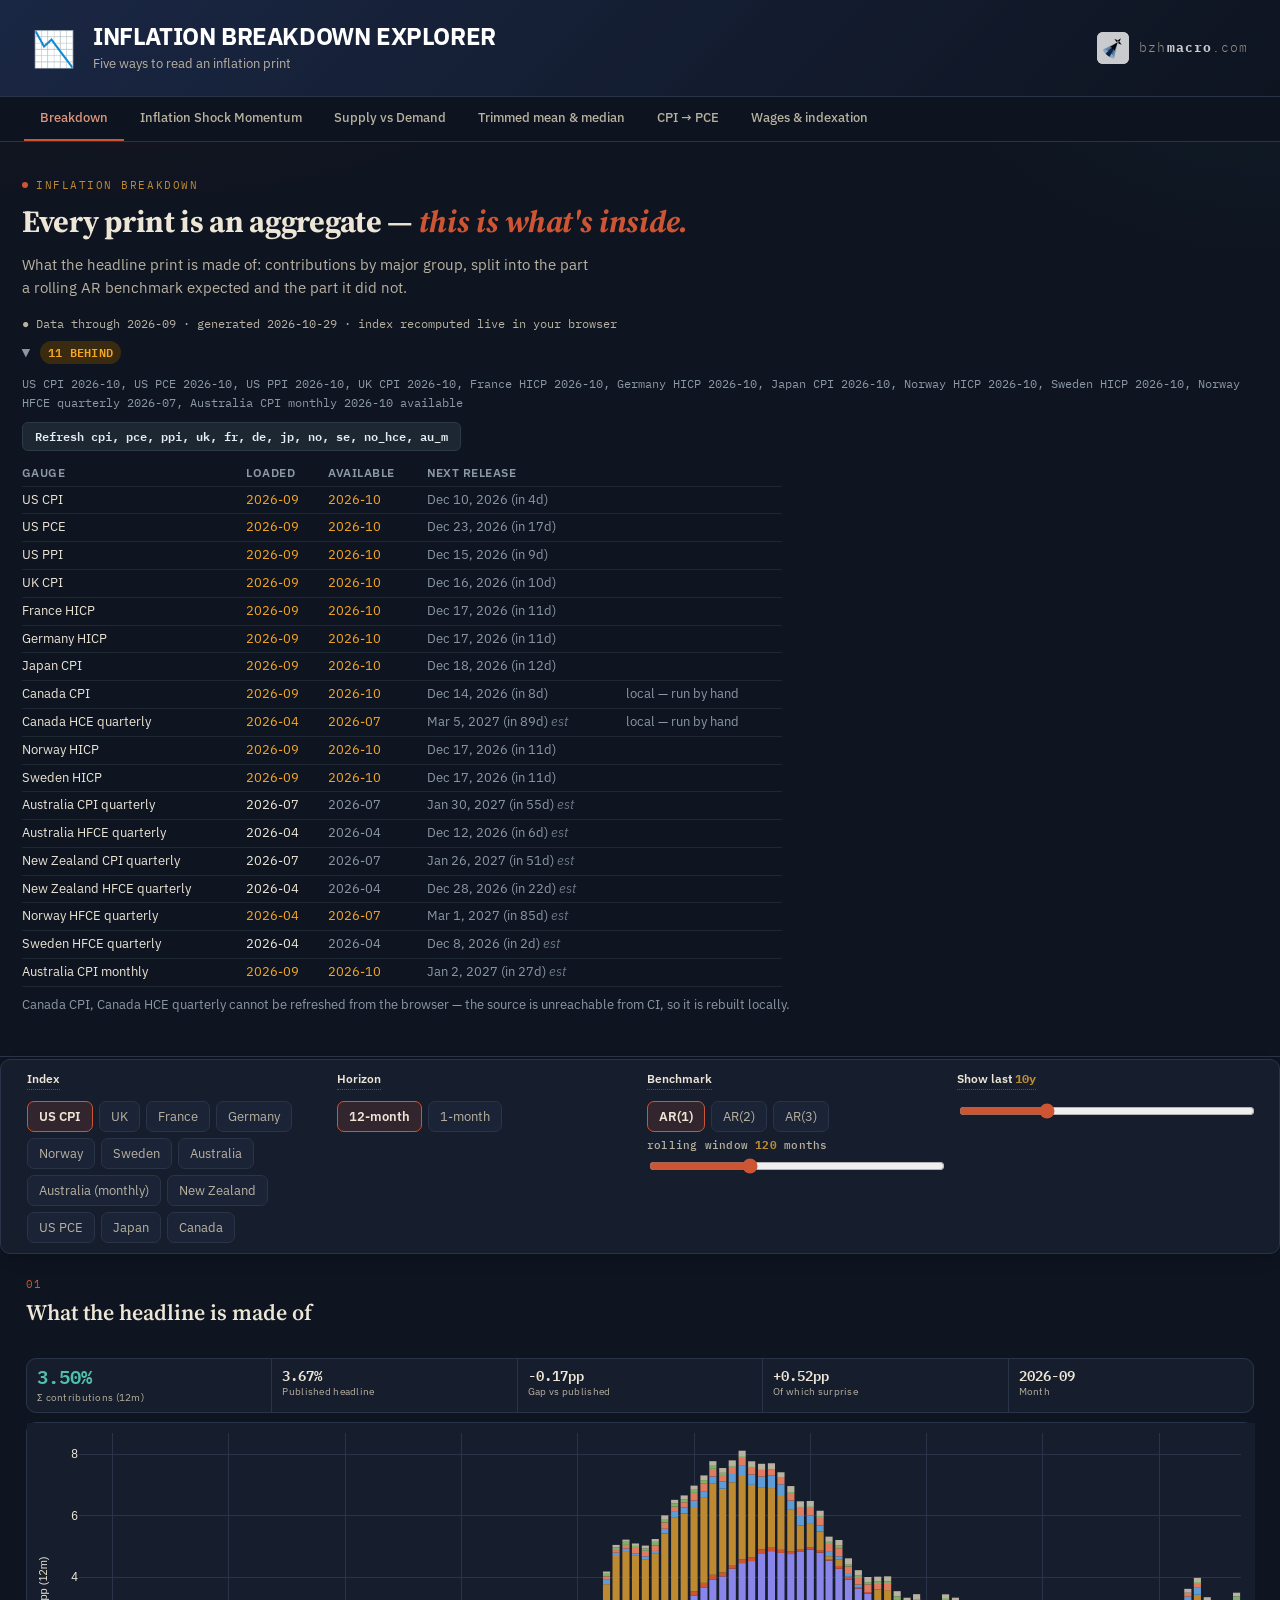
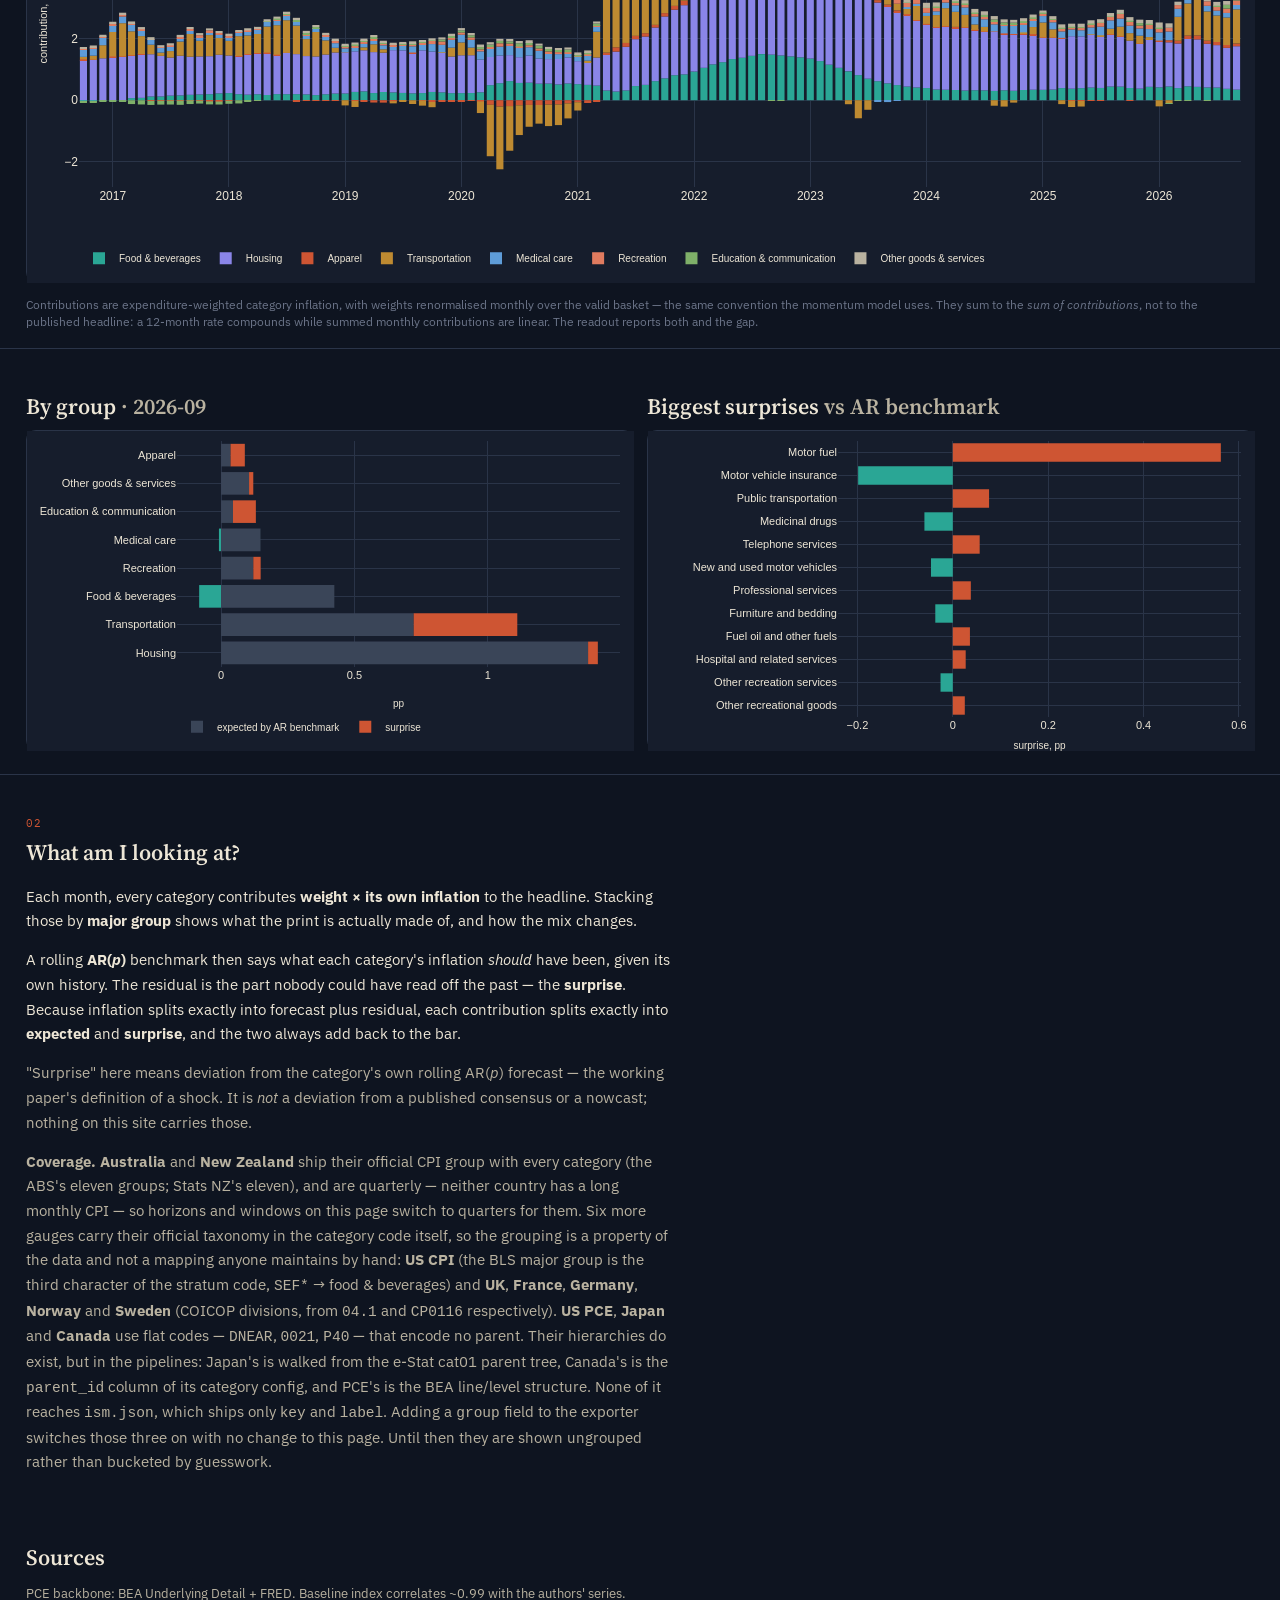
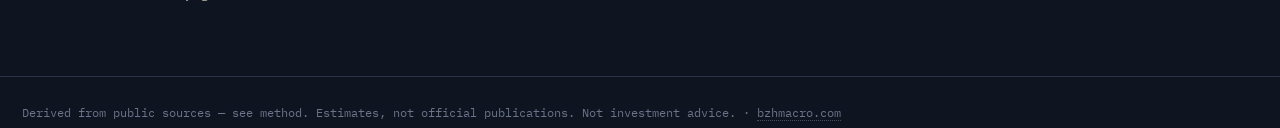
==== web/index.html @ 8781e0fb "Breakdown: add Australia's monthly CPI (other models keep the quarterly) - New `au_m` backbone: ABS " ====
<!doctype html>
<html lang="en">
<head>
  <meta charset="utf-8" />
  <meta name="viewport" content="width=device-width, initial-scale=1" />
  <title>Inflation Breakdown Explorer</title>
  <meta name="description" content="Interactive explorer for five inflation models — the Inflation Shock Momentum index (Lansing &amp; Shapiro 2026), the Supply/Demand decomposition (Shapiro 2022-18), trimmed-mean and median inflation validated against the Cleveland and Dallas Feds, a CPI-to-PCE bridge, and a wage model in which statutory wage floors, indexed benefits and one-off handouts count as part of the wage. Recomputed live in your browser." />
  <!-- bzhmacro house identity. Hosted first, vendored fallback second — see
       assets/bzh.css. styles.css is the project layer and MUST load after it:
       it carries no :root block and expresses everything in the house tokens,
       so on its own it styles nothing. -->
  <link rel="preconnect" href="https://fonts.googleapis.com" />
  <link rel="preconnect" href="https://fonts.gstatic.com" crossorigin />
  <link rel="stylesheet"
        href="https://fonts.googleapis.com/css2?family=IBM+Plex+Sans:wght@400;500;600;700&family=IBM+Plex+Mono:wght@300;400;600&family=Source+Serif+4:ital,wght@0,600;0,700;1,600&display=swap" />
  <link rel="stylesheet" href="https://www.bzhmacro.com/brand/bzh.css"
        onerror="this.onerror=null;this.href='assets/bzh.css';" />
  <link rel="stylesheet" href="styles.css" />
  <style>
    /* .toggles sets display:flex, which outranks the UA sheet's [hidden] rule,
       so a hidden toggle control would still show. Make hidden win. */
    [hidden] { display:none !important }
    /* Everything else that used to live here (.modelbar, .tbl, .notes,
       .stat.big) moved to styles.css so it sits on the house tokens — the old
       rules hard-coded #0d141b / #f5605a / #3fb950 and referenced --accent,
       which no longer exists. */
  </style>
  <script src="https://cdn.plot.ly/plotly-2.35.2.min.js" charset="utf-8"></script>
</head>
<body>
  <!-- House banner. First element in <body>, on every page, unmodified. -->
  <div class="site-banner">
    <span class="header-flag">📉</span>
    <div>
      <h1>INFLATION BREAKDOWN EXPLORER</h1>
      <p>Five ways to read an inflation print</p>
    </div>
    <div class="header-right">
      <a class="bzh-brand" href="https://www.bzhmacro.com" target="_blank" rel="noopener">
        <img src="https://www.bzhmacro.com/brand/bzhmacro-logo.png" alt="bzhmacro"
             onerror="this.src='assets/bzhmacro-logo.png';">
        <span class="bzh-wordmark">bzh<strong>macro</strong>.com</span>
      </a>
    </div>
  </div>

  <!-- The four models are toggled views, not regions of one scrolling page, so
       these links switch views rather than scrolling. They keep real hrefs so
       each model is deep-linkable (#ism, #decomp, #trim, #cpipce). models.js
       builds the links from the registered models — it emits .snav-link
       anchors, so this MUST be the .section-nav and not the old .seg bar. -->
  <nav class="section-nav" id="model" aria-label="Model"></nav>

  <div class="wrap wide">
  <header class="page-head">
    <div class="eyebrow"><span class="dot"></span> Inflation breakdown</div>
    <h1>Every print is an aggregate — <em>this is what's inside.</em></h1>
    <p class="sub" id="model-sub">
      Replication of Lansing &amp; Shapiro (2026): the share of categories with
      sustained inflation surprises, recomputed live in your browser.
    </p>
    <!-- Lives in the page head, not inside a model view: it reports freshness
         for every gauge, and refresh.js anchors its panel here. Inside
         #ism-view it would disappear whenever another model was selected. -->
    <p id="asof" class="asof"></p>
  </header>

  <main>
    <!-- ================ BREAKDOWN (default view) ================ -->
    <div id="breakdown-view" class="model-view">

    <section class="paramgrid">
      <div class="control">
        <label>Index</label>
        <div class="seg" id="b-gauge"></div>
        <small id="b-gauge-note" style="color:var(--c4,#BE8A31)" hidden></small>
        <small>US CPI uses the BLS major expenditure groups; UK, France, Germany, Norway and Sweden use COICOP divisions; Australia and New Zealand use their statistics offices' own CPI groups and are <em>quarterly</em>; <em>Australia (monthly)</em> is the ABS complete monthly CPI from April 2024, on this page only — the other models use the quarterly prints. US PCE, Japan and Canada have flat category codes with no parent in the data yet — see the note below.</small>
      </div>
      <div class="control">
        <label>Horizon</label>
        <div class="seg" id="b-horizon"></div>
        <small>12-month contributions sum the last twelve monthly contributions — the standard linear approximation to a compounding y/y rate.</small>
      </div>
      <div class="control">
        <label>Benchmark</label>
        <div class="seg" id="b-ar"></div>
        <div class="subctl">
          <label class="mini">rolling window <b id="b-W-label">120</b> <span id="b-W-unit">months</span></label>
          <input type="range" id="b-W" min="60" max="240" step="6" value="120" />
        </div>
        <small>The AR(p) forecast each category is measured against. Its residual is the "surprise"; everything else is expected.</small>
      </div>
      <div class="control range">
        <label>Show last <b id="b-span-label">10y</b></label>
        <input type="range" id="b-span" min="24" max="360" step="12" value="120" />
        <small>Length of the stacked history. Click any bar to inspect that month below.</small>
      </div>
    </section>

    <section>
      <h2>What the headline is made of</h2>
      <p id="b-status" class="status"></p>
      <div class="statrow readout-compact" id="b-readout"></div>
      <div id="b-chart" class="chart"></div>
      <p class="note">
        Contributions are expenditure-weighted category inflation, with weights
        renormalised monthly over the valid basket — the same convention the
        momentum model uses. They sum to the <em>sum of contributions</em>, not
        to the published headline: a 12-month rate compounds while summed
        monthly contributions are linear. The readout reports both and the gap.
      </p>
    </section>

    <section class="grid2">
      <div>
        <h2>By group <span id="b-sel-date" class="muted"></span></h2>
        <div id="b-groups" class="chart small"></div>
      </div>
      <div>
        <h2>Biggest surprises <span class="muted">vs AR benchmark</span></h2>
        <div id="b-surprises" class="chart small"></div>
      </div>
    </section>

    <section class="explain">
      <h2>What am I looking at?</h2>
      <p>
        Each month, every category contributes
        <strong>weight × its own inflation</strong> to the headline. Stacking
        those by <strong>major group</strong> shows what the print is actually
        made of, and how the mix changes.
      </p>
      <p>
        A rolling <strong>AR(<em>p</em>)</strong> benchmark then says what each
        category's inflation <em>should</em> have been, given its own history.
        The residual is the part nobody could have read off the past — the
        <strong>surprise</strong>. Because inflation splits exactly into
        forecast plus residual, each contribution splits exactly into
        <strong>expected</strong> and <strong>surprise</strong>, and the two
        always add back to the bar.
      </p>
      <p class="muted">
        "Surprise" here means deviation from the category's own rolling
        AR(<em>p</em>) forecast — the working paper's definition of a shock. It
        is <em>not</em> a deviation from a published consensus or a nowcast;
        nothing on this site carries those.
      </p>
      <p class="muted">
        <strong>Coverage.</strong> <strong>Australia</strong> and
        <strong>New Zealand</strong> ship their official CPI group with every
        category (the ABS's eleven groups; Stats NZ's eleven), and are quarterly —
        neither country has a long monthly CPI — so horizons and windows on this
        page switch to quarters for them. Six more gauges carry their official taxonomy in
        the category code itself, so the grouping is a property of the data and
        not a mapping anyone maintains by hand: <strong>US CPI</strong> (the
        BLS major group is the third character of the stratum code, <code>SEF*</code>
        → food &amp; beverages) and <strong>UK</strong>, <strong>France</strong>,
        <strong>Germany</strong>, <strong>Norway</strong> and <strong>Sweden</strong>
        (COICOP divisions, from <code>04.1</code> and <code>CP0116</code> respectively).
        <strong>US PCE</strong>, <strong>Japan</strong> and <strong>Canada</strong>
        use flat codes — <code>DNEAR</code>, <code>0021</code>, <code>P40</code> —
        that encode no parent. Their hierarchies do exist, but in the pipelines:
        Japan's is walked from the e-Stat cat01 parent tree, Canada's is the
        <code>parent_id</code> column of its category config, and PCE's is the
        BEA line/level structure. None of it reaches <code>ism.json</code>, which
        ships only <code>key</code> and <code>label</code>. Adding a
        <code>group</code> field to the exporter switches those three on with no
        change to this page. Until then they are shown ungrouped rather than
        bucketed by guesswork.
      </p>
    </section>
    </div>

    <!-- ===================== MODEL 1: ISM ===================== -->
    <div id="ism-view" class="model-view">
    <p id="demo-banner" class="banner" hidden></p>

    <section class="paramgrid">
      <div class="control">
        <label>Price gauge</label>
        <div class="seg" id="backbone"></div>
        <small>PCE = BEA underlying detail (the paper's gauge); CPI = BLS item strata; UK = ONS; FR/DE/NO/SE = Eurostat HICP; JP = e-Stat; CA = Statistics Canada; AU = ABS and NZ = Stats NZ, both <em>quarterly</em> (window in quarters, run length k = 2 quarters by default).</small>
      </div>
      <div class="control">
        <label>Benchmark model</label>
        <div class="seg" id="ar"></div>
        <div class="subctl" id="W-ctl">
          <label class="mini">rolling window <b id="W-label">120</b> <span id="W-unit">months</span></label>
          <input type="range" id="W" min="60" max="240" step="6" value="120" />
        </div>
        <small>AR(p) estimated on a rolling W-month window (Eq. 3).</small>
      </div>
      <div class="control">
        <label>Run length <em>k</em> = <span id="k-label">3</span></label>
        <div class="seg" id="k" hidden></div>
        <input type="range" id="k-slider" min="2" max="8" step="1" value="3" />
        <small>Consecutive same-signed residuals to flag momentum (Eqs. 4-5).</small>
      </div>
      <div class="control">
        <label>Weighting</label>
        <div class="seg" id="scheme"></div>
        <div class="subctl" id="rho-ctl" hidden>
          <label class="mini">ρ̂ cap <b id="rho-label">0.90</b></label>
          <input type="range" id="rho" min="0.5" max="0.99" step="0.01" value="0.9" />
        </div>
        <small>extensive = sign only; size = ×|Σ residuals|; stickiness = ×1/(1−ρ̂). <span id="weight-note" class="muted"></span></small>
      </div>
      <div class="control toggles">
        <label class="chk"><input type="checkbox" id="t-author" checked /> Author series</label>
        <label class="chk"><input type="checkbox" id="t-components" /> Components S⁺ / S⁻</label>
        <label class="chk"><input type="checkbox" id="t-pce" checked /> <span id="t-headline-text">PCE inflation (12m)</span></label>
      </div>
      <div class="control range">
        <label>Sample start: <span id="start-label"></span></label>
        <input type="range" id="start" min="0" max="0" value="0" />
      </div>
      <div class="control cats" id="cats-ctl">
        <label>Categories <span class="muted" id="cat-summary"></span></label>
        <details id="cat-details">
          <summary>choose categories…</summary>
          <input type="search" id="cat-search" placeholder="filter, e.g. gasoline" autocomplete="off" />
          <div class="catlist" id="catlist"></div>
          <div class="catbtns">
            <button type="button" id="cat-all">include all</button>
            <button type="button" id="cat-none">exclude shown</button>
          </div>
        </details>
        <small>Untick to drop a category; weights renormalise over the rest.</small>
      </div>
    </section>

    <section>
      <h2>Momentum index</h2>
      <p id="status" class="status"></p>
      <div class="statrow readout-compact" id="readout"></div>
      <div id="chart" class="chart"></div>
    </section>

    <section class="grid2">
      <div>
        <h2>Last 22 ISM prints</h2>
        <div id="bars" class="chart small"></div>
      </div>
      <div>
        <h2>Top drivers <span id="drivers-date" class="muted"></span></h2>
        <div id="drivers" class="chart small"></div>
      </div>
    </section>

    <!-- Per-view CSV replaced by per-chart export (chart_export.js). -->
    <p class="note" id="meta"></p>

    <section class="explain">
      <h2>What am I looking at?</h2>
      <p>
        For each of <span id="cat-count">~130 disaggregated PCE categories</span> we fit a rolling AR(p)
        benchmark for monthly inflation and keep the latest residual. A category
        has <strong>positive momentum</strong> when its last <em>k</em> residuals
        are all positive, <strong>negative</strong> when all negative. The
        <strong>ISM index</strong> is the expenditure-weighted positive share
        (S⁺) minus the negative share (S⁻).
      </p>
      <p class="muted">
        Everything is computed <strong>client-side</strong>: the site ships the raw
        category panels, and a Web Worker re-runs the rolling-regression pipeline
        (a parity-tested port of the Python engine) whenever you move a control.
      </p>
    </section>
    </div>

    <!-- ================ MODEL 2: SUPPLY/DEMAND DECOMPOSITION ================ -->
    <div id="decomp-view" class="model-view" hidden>
    <p id="d-demo-banner" class="banner" hidden></p>

    <section class="paramgrid">
      <div class="control">
        <label>Scope</label>
        <div class="seg" id="d-scope"></div>
        <small>US = monthly BEA PCE (headline / core, ex food &amp; energy). Quarterly national-accounts ports: Canada (StatCan HCE, total / goods / services, Bank of Canada SAP 2026-33), UK (ONS Consumer Trends), France (INSEE), Germany (Eurostat, by durability), Japan (Cabinet Office SNA, by type), Australia (ABS 5206.0, 17 categories), New Zealand (Stats NZ, 10 COICOP divisions), Norway (SSB, 13) and Sweden (SCB, 13).</small>
      </div>
      <div class="control">
        <label>VAR lags <em>J</em></label>
        <div class="seg" id="d-lags"></div>
        <div class="subctl">
          <label class="mini">rolling window <b id="d-W-label">120</b> <span id="d-W-unit">months</span></label>
          <input type="range" id="d-W" min="60" max="240" step="6" value="120" />
        </div>
        <small>Reduced-form VAR of log price &amp; log quantity on J lags of both, rolling W periods (Eqs. 12-13).</small>
      </div>
      <div class="control">
        <label>Precision cut <span id="d-cut-label">0 (binary)</span></label>
        <input type="range" id="d-cut" min="0" max="0.3" step="0.05" value="0" />
        <small>0 = binary labels (working-paper baseline). 0.10 marks near-zero residuals "ambiguous" — the FRBSF published variant (Fig. 5).</small>
      </div>
      <div class="control">
        <label>View</label>
        <div class="seg" id="d-view"></div>
        <small>Contributions to inflation (pp, stacked, summing to the total) or the share of the basket under each shock type (Eq. 14).</small>
      </div>
      <div class="control toggles">
        <label class="chk"><input type="checkbox" id="d-t-author" checked /> FRBSF series</label>
        <label class="chk"><input type="checkbox" id="d-t-headline" checked /> Total &amp; published inflation</label>
      </div>
      <div class="control range">
        <label>Sample start: <span id="d-start-label"></span></label>
        <input type="range" id="d-start" min="0" max="0" value="0" />
      </div>
      <div class="control cats">
        <label>Categories <span class="muted" id="d-cat-summary"></span></label>
        <details>
          <summary>choose categories…</summary>
          <input type="search" id="d-cat-search" placeholder="filter, e.g. gasoline" autocomplete="off" />
          <div class="catlist" id="d-catlist"></div>
        </details>
        <small>Untick to drop a category; weights renormalise over the rest.</small>
      </div>
    </section>

    <section>
      <h2>Supply vs demand contributions</h2>
      <p id="d-status" class="status"></p>
      <div class="statrow readout-compact" id="d-readout"></div>
      <div id="d-chart" class="chart"></div>
    </section>

    <section class="grid2">
      <div>
        <h2>Last 22 periods (supply vs demand)</h2>
        <div id="d-bars" class="chart small"></div>
      </div>
      <div>
        <h2>Top category drivers <span id="d-drivers-date" class="muted"></span></h2>
        <div id="d-drivers" class="chart small"></div>
      </div>
    </section>

    <p class="note" id="d-meta"></p>

    <section class="explain">
      <h2>What am I looking at?</h2>
      <p>
        For each PCE category we estimate a rolling reduced-form VAR of its log
        price and log quantity on <em>J</em> lags of both (Eqs. 12-13), and keep
        the one-step residuals. A category-month is <strong>demand-driven</strong>
        when the price and quantity surprises move the <em>same</em> way
        (both up or both down), and <strong>supply-driven</strong> when they move
        <em>opposite</em> ways. The <strong>supply/demand contributions</strong>
        to inflation are the expenditure-weighted (Laspeyres) sums of those
        categories' inflation (Eq. 15); the year-over-year version is the running
        12-month product. Raising the <em>precision cut</em> moves near-zero
        residuals into an <strong>ambiguous</strong> bucket — the variant FRBSF
        publishes.
      </p>
      <p class="muted">
        The decomposition needs category <em>quantity</em> as well as price. For
        the US, only the BEA PCE underlying detail provides this monthly (headline
        and core). Other countries publish it in their <em>quarterly</em>
        national accounts, so the same estimator (4 lags, 40-quarter window) runs
        on those via the Scope selector: <strong>Canada</strong> (Bank of Canada
        variant, Kang–Sekkel–Taskin–Yang SAP 2026-33; total / goods / services),
        <strong>UK</strong> (ONS Consumer Trends), <strong>France</strong> (INSEE),
        <strong>Germany</strong> (Eurostat, by durability),
        <strong>Japan</strong> (Cabinet Office SNA, by type),
        <strong>Australia</strong> (ABS national accounts, 17 categories),
        <strong>New Zealand</strong> (Stats NZ, 10 COICOP divisions — health and
        education are confidential in the seasonally adjusted series),
        <strong>Norway</strong> (SSB, 13 divisions; SSB adjusts only the volumes,
        so the deflator's seasonal is removed here) and
        <strong>Sweden</strong> (SCB, 13 divisions). Everything is
        recomputed
        <strong>client-side</strong> by a parity-tested port of the Python engine;
        drag <em>J</em>, the window, the precision cut or the category set and
        watch it update. <span id="d-note" class="muted"></span>
      </p>
    </section>
    </div>

    <!-- ================ MODEL 3: TRIMMED MEAN & MEDIAN ================ -->
    <div id="trim-view" class="model-view" hidden>

    <section class="paramgrid">
      <div class="control">
        <label>Cross-section</label>
        <div class="seg" id="t-scope"></div>
        <small>The Cleveland cut is the 45-component cross-section behind the published median CPI (owners' equivalent rent split by census region); the 70-strata cut is this repo's finer CPI partition; PCE is the BEA underlying detail the Dallas Fed trims. The foreign gauges reuse the other models' category panels — only Canada, Japan and Australia have a published measure to check against (Australia's ABS trimmed mean and weighted median are quarterly, like its panel).</small>
      </div>
      <div class="control">
        <label>Preset</label>
        <div class="seg" id="t-preset"></div>
        <small>Or move the two sliders — the asymmetry is the point.</small>
      </div>
      <div class="control">
        <label>Trim from the bottom <b id="t-lower-label">8%</b></label>
        <input type="range" id="t-lower" min="0" max="50" step="1" value="8" />
        <label style="margin-top:8px">Trim from the top <b id="t-upper-label">8%</b></label>
        <input type="range" id="t-upper" min="0" max="50" step="1" value="8" />
        <small><span id="t-keep-label">84% of the basket kept</span>. Fractions of <em>weight</em>, not of categories; the categories straddling each cut enter partially.</small>
      </div>
      <div class="control">
        <label>Weight vintage</label>
        <div class="seg" id="t-weights"></div>
        <small>Versioned = the relative importances that actually applied that month. Freeze them and you are using today's shelter weight in 1998.</small>
      </div>
      <div class="control">
        <label>Seasonal adjustment</label>
        <div class="seg" id="t-sa"></div>
        <small id="t-sa-note"></small>
      </div>
      <div class="control">
        <label>Horizon</label>
        <div class="seg" id="t-view"></div>
        <small>The 12-month rate is the 12-month change of the chained index, not a trim of the cross-section of 12-month changes.</small>
      </div>
      <div class="control toggles">
        <label class="chk"><input type="checkbox" id="t-t-official" checked /> Published series</label>
        <label class="chk"><input type="checkbox" id="t-t-headline" checked /> Headline inflation</label>
      </div>
      <div class="control range">
        <label>Sample start: <span id="t-start-label"></span></label>
        <input type="range" id="t-start" min="0" max="0" value="0" />
      </div>
      <div class="control cats">
        <label>Categories <span class="muted" id="t-cat-summary"></span></label>
        <details>
          <summary>choose categories…</summary>
          <input type="search" id="t-cat-search" placeholder="filter, e.g. shelter" autocomplete="off" />
          <div class="catlist" id="t-catlist"></div>
        </details>
        <small>Untick a line and the trim points move — the trim is a share of the weight that remains.</small>
      </div>
    </section>

    <section>
      <h2>Trimmed mean &amp; median</h2>
      <p id="t-status" class="status"></p>
      <div class="statrow readout-compact" id="t-readout"></div>
      <p class="notes" id="t-spec"></p>
      <p class="notes" id="t-cond"></p>
      <div id="t-chart" class="chart"></div>
      <div class="notes" id="t-notes"></div>
    </section>

    <section class="grid2">
      <div>
        <h2>This month's cross-section <span id="t-cross-date" class="muted"></span></h2>
        <div id="t-cross" class="chart small"></div>
      </div>
      <div>
        <h2>Weights that moved most</h2>
        <div id="t-weights-chart" class="chart small"></div>
        <p class="notes" id="t-weights-note"></p>
      </div>
    </section>


    <section class="explain">
      <h2>What am I looking at?</h2>
      <p>
        Each month the categories are sorted by their seasonally adjusted,
        annualised price change and lined up along their <strong>expenditure
        weight</strong>. Throw away the lowest <em>α</em> and the highest
        <em>β</em> of that weight and average what is left: that is a
        <strong>trimmed mean</strong>. Push both cuts to 50% and you are left
        with the single category holding the middle of the basket — the
        <strong>weighted median</strong>, which is why the Cleveland Fed can
        name it each month.
      </p>
      <p>
        Trimming is not cosmetic. Cross-sectional price changes are fat-tailed,
        so the plain mean — headline inflation — is a noisy estimate of its own
        centre. The trim buys a large variance reduction for a small bias, and
        the bias is removed by choosing the cuts to track a smooth trend, which
        is how the Dallas Fed arrived at cutting <strong>24% off the bottom and
        31% off the top</strong>: the PCE cross-section is right-skewed, so
        symmetric trimming inherits a downward bias.
      </p>
      <p class="muted">
        Everything is recomputed <strong>client-side</strong> by a
        parity-tested port of the Python engine. Our Cleveland-cut median
        reproduces the published median CPI at a 12-month correlation of 0.997
        and the 16% trimmed mean at 0.998; the PCE trim reproduces the Dallas
        Fed series at 0.990 since 1998 (0.997 on the full sample).
      </p>
    </section>
    </div>

    <!-- ================ MODEL 4: CPI -> PCE ================ -->
    <div id="cpipce-view" class="model-view" hidden>

    <section class="paramgrid">
      <div class="control">
        <label>View</label>
        <div class="seg" id="x-view"></div>
        <small>The nowcast is the point of the page; the other three show what it is built from and why it is needed.</small>
      </div>
      <div class="control" id="x-scope-ctl">
        <label>Measure</label>
        <div class="seg" id="x-scope"></div>
        <small>Core is what the Fed targets. Core excludes food and energy on the BEA definition pinned in <code>config/pce_core_exclusions.csv</code>.</small>
      </div>
      <div class="control" id="x-horizon-ctl">
        <label>Horizon</label>
        <div class="seg" id="x-horizon"></div>
        <small>A 12-month estimate is eleven published months plus one estimated month — not a guess about all twelve.</small>
      </div>
      <div class="control toggles" id="x-smooth-ctl" hidden>
        <label class="chk"><input type="checkbox" id="x-smooth" /> Smooth the stack (12m mean)</label>
      </div>
      <div class="control range">
        <label>Sample start: <span id="x-start-label"></span></label>
        <input type="range" id="x-start" min="0" max="0" value="0" />
      </div>
    </section>

    <section>
      <h2>CPI to PCE bridge</h2>
      <div class="statrow readout-compact" id="x-readout"></div>
      <div id="x-chart" class="chart"></div>
      <div id="x-table" hidden></div>
      <div class="notes" id="x-notes"></div>
    </section>

    <section class="grid2" id="x-bridge-panels" hidden>
      <div>
        <h2>What adds up to it <span id="x-bars-date" class="muted"></span></h2>
        <div id="x-bars" class="chart small"></div>
      </div>
      <div class="explain">
        <h2>Why this can be done at all</h2>
        <p>
          The CPI and the producer price index for a month are published about
          two weeks before the PCE for the same month. Between those two dates
          most of the PCE is already determined and simply not yet assembled:
          shelter comes straight from the CPI, food and energy nearly so, and
          the pieces that do <em>not</em> follow the CPI — medical services,
          portfolio management, air fares — follow producer prices that are also
          already out.
        </p>
        <p>
          So the estimate is not a forecast of prices. It is a translation of
          readings that already exist into the aggregate BEA has not published
          yet, group by group, with each group's mapping fitted only on months
          that came before the one being estimated.
        </p>
      </div>
    </section>


    <section class="explain">
      <h2>What am I looking at?</h2>
      <p>
        PCE inflation has run about <strong>0.3pp below</strong> CPI inflation
        since 2000, and the Fed targets the lower one. The <em>Why they differ</em>
        view splits that wedge into the four things that generate it — a different
        aggregation <strong>formula</strong>, different <strong>weights</strong>
        over the same spending, different <strong>price sources</strong> for the
        same goods, and different <strong>scope</strong> — plus the CPI lines PCE
        has no counterpart for, and an explicitly reported rebuild residual. Each
        term is one substitution in a chain from the published CPI to the
        published PCE, so the six add up to the gap by construction.
      </p>
      <p>
        The weight term is the one that moves: shelter is roughly a third of the
        CPI basket and a sixth of PCE, so the 2021-22 rent surge added well over
        a point to CPI relative to PCE and then went into reverse. The price term
        is the one that persists, and it is mostly medical care — which is also
        why the producer price index does most of the work in the nowcast.
      </p>
    </section>
    </div>


    <!-- ================ WAGES & INDEXATION (model 5) ================ -->
    <div id="wage-view" class="model-view" hidden>

    <section class="paramgrid">
      <div class="control">
        <label>Country</label>
        <div class="seg" id="w-country"></div>
        <small>The first four are the paper's subject. Belgium, Italy and Spain are reference cases: &lambda; barely moves inside any one country, so the indexation interaction is identified across the panel, and Belgium and Germany share a currency, a central bank and the 2022 energy shock while differing in exactly the institution under study.</small>
      </div>
      <div class="control">
        <label>View</label>
        <div class="seg" id="w-view"></div>
        <small>Spiral gain is the headline object. Effective wage is what a household actually received. Indexation is the institutional database. Simulator closes the loop. Handouts is the 2021-26 scheme register.</small>
      </div>
      <div class="control" id="w-group-ctl" hidden>
        <label>Income group</label>
        <div class="seg" id="w-group"></div>
        <small>Income composition weights from CBO (US), ONS (UK), INSEE (France) and Destatis EVS (Germany). The bottom quartile takes 39% of its income from indexed benefits in the United States and 52% in Germany; the top quartile takes none from the statutory floor.</small>
      </div>
      <div class="control" id="w-fit-ctl">
        <label>Lag length</label>
        <div class="seg" id="w-lags"></div>
        <label style="margin-top:10px">Gain horizon</label>
        <div class="seg" id="w-horizon"></div>
        <div class="subctl" id="w-anchor"></div>
        <small>The long-run pass-through is one by construction &mdash; the homogeneity restriction makes the Phillips curve vertical &mdash; so the gains are always read at a finite horizon. Three years is the horizon the euro-area pass-through literature reports.</small>
      </div>
      <div class="control" id="w-el-ctl">
        <label>Channel elasticities</label>
        <div class="subctl" id="w-el-automatic"></div>
        <div class="subctl" id="w-el-public"></div>
        <div class="subctl" id="w-el-minwage"></div>
        <div class="subctl" id="w-el-benchmark"></div>
        <small>&lambda; is not measured. It is documented coverage weighted by an assumed pass-through per channel: 0.90 for a contractual escalator (Card 1986), 1.00 for statutory public pay, 0.35 for a minimum-wage-benchmarked agreement (Cengiz et al. 2019 put spillovers at about 40% of the wage gain), 0.30 for a formal inflation reference (ECB OP 299). These four numbers carry the institutional story, so they are the first thing you should be able to disagree with.</small>
      </div>
      <div class="control" id="w-sim-ctl" hidden>
        <label>Simulator</label>
        <div class="subctl" id="w-sim-lam"></div>
        <div class="subctl" id="w-sim-phiE"></div>
        <div class="subctl" id="w-sim-mpc"></div>
        <div class="subctl" id="w-sim-taylor"></div>
        <div class="subctl" id="w-sim-shock"></div>
        <small>The fiscal dial is percentage points of household income handed out per point of inflation above trend. The monetary dial is slack opened per point of excess inflation &mdash; a reduced-form sacrifice rate, not a Taylor rule.</small>
      </div>
    </section>

    <div class="statrow" id="w-stats"></div>

    <div class="chart-wrap"><div class="chart" id="w-chart"></div></div>
    <div class="chart-wrap"><div class="chart" id="w-chart2"></div></div>

    <div id="w-table" hidden></div>

    <p class="status" id="w-status"></p>
    <div class="notes"><p id="w-note"></p></div>

    <div class="explain">
      <h3>What this model is</h3>
      <p>The other four models on this site break a price index apart. This one asks the
      question from the other side: when prices move, what happens to what households are
      paid &mdash; and does that feed back?</p>
      <p>Three things pay a household, and only one of them is a wage. There is the market
      bargain; there is the statutory floor, which in France has been indexed to prices by
      formula since 1970 and in the United States has not moved since 2009; and there are
      indexed benefits and pensions, which cover about 70 million Americans and rose 8.7%
      in a single January in 2023. Since 2021 there is a fourth: discretionary payments and
      energy subsidies worth several percent of GDP across Europe, some of which enter the
      consumer price index and some of which do not. The <strong>effective wage index</strong>
      adds all four, weighted by an income group's actual composition.</p>
      <p>The <strong>spiral gain</strong> is the product of two pass-throughs: how much of a
      real-wage loss gets recovered (&Lambda;), and how much of a wage impulse reaches prices
      (M). A spiral needs both. Belgium has the highest indexation intensity in the panel
      and among the lowest wage-to-price pass-through, which is why automatic indexation
      there did not produce excess inflation; Italy under the <em>scala mobile</em> had
      both, and a gain of 0.76.</p>
      <p><a href="paper/wage_inflation.html"><strong>Read the paper →</strong></a>
      &nbsp;·&nbsp; <a href="paper/wage_inflation.html">The Spiral Gain</a> sets out the
      literature, the institutional database, the twelve equations and the limitations.
      The maths-to-code map is <code>docs/wage_methodology.md</code>; every institutional
      number is sourced row by row in <code>config/indexation_coverage.csv</code>.</p>
    </div>

    </div>

  </main>

  <section id="sources" class="nonum">
    <h2>Sources</h2>
    <div class="src" id="foot-source">
      <div><span class="tag">SRC</span> <b>Momentum</b> — BEA Underlying Detail + FRED (corr ~0.99 vs authors); BLS CPI item strata; ONS, Eurostat, e-Stat and Statistics Canada for the country ports.</div>
      <div><span class="tag">SRC</span> <b>Supply vs demand</b> — Shapiro (2022-18), validated against the FRBSF published series; quarterly national-accounts ports for CA/UK/FR/DE/JP.</div>
      <div><span class="tag">SRC</span> <b>Trimmed mean &amp; median</b> — BLS CPI and BEA PCE, validated against the <a href="https://www.clevelandfed.org/indicators-and-data/median-cpi">Cleveland Fed</a> (corr 0.997) and the <a href="https://www.dallasfed.org/research/pce">Dallas Fed</a>.</div>
      <div><span class="tag">SRC</span> <b>CPI&nbsp;→&nbsp;PCE</b> — exact gap identity plus a rolling group-level bridge.</div>
      <div><span class="tag">SRC</span> <b>Release calendar</b> — agency calendars transcribed in <code>config/release_calendar.yaml</code>.</div>
      <div><span class="tag">SRC</span> <b>Data refresh</b> — rebuilt automatically after each release. <a href="#" id="force-update">Force update</a> to re-fetch every source now (takes a few minutes; the page offers a reload when it lands).<span id="force-update-msg" class="muted"></span></div>
    </div>
  </section>

  </div><!-- /.wrap -->

  <footer class="site-footer">
    Derived from public sources — see method. Estimates, not official publications.
    Not investment advice. · <a href="https://www.bzhmacro.com">bzhmacro.com</a>
  </footer>

  <script src="models.js"></script>
  <!-- Registration order is display order, and the first registered model is
       the default view — so breakdown_app.js must load before app.js. -->
  <script src="breakdown_app.js"></script>
  <script src="app.js"></script>
  <script src="decomp_app.js"></script>
  <script src="trim_app.js"></script>
  <script src="cpipce_app.js"></script>
  <script src="wage_engine.js"></script>
  <script src="wage_app.js"></script>
  <!-- Freshness panel + on-demand refresh button. Self-contained: it injects
       its own markup under #asof and its own styles, reads
       data/release_calendar.json, and hides itself if that file is absent. -->
  <script src="refresh.js"></script>
  <!-- Per-chart PNG / paper-PNG / CSV export. Reads the figure straight off the
       Plotly div, so the four view apps need no knowledge of it. -->
  <script src="chart_export.js"></script>
</body>
</html>
---- web/assets/bzh.css ----
/* ===========================================================================
   bzh.css — bzhmacro.com house design system
   VENDORED FALLBACK COPY. The canonical file is
   https://www.bzhmacro.com/brand/bzh.css and index.html links that first; this
   copy is only used if the hosted one is unreachable (see the onerror handler
   on the <link>).

   DO NOT EDIT. Not the token block, not anything else. Tokens are generated
   from brand/tokens.json by tools/build.py in the brand kit; this file is a
   snapshot. To change the identity, change tokens.json there and re-vendor.
   Fetched 2026-09-12.
   =========================================================================== */

/* @generated:tokens — everything between these markers is rewritten by build.py */
:root{
  /* surfaces */
  --ink:#0E1420;
  --panel:#161D2C;
  --panel-2:#1B2436;
  --line:#2A3448;
  --banner-a:#1A2744;
  --banner-b:#0E1420;

  /* text */
  --paper:#EDE6D6;
  --paper-dim:#B9B2A0;
  --muted:#6B7488;

  /* brand accents */
  --seal:#CE5533;
  --gold:#BE8A31;
  --teal:#2AA695;
  --azure:#5E9CD8;
  --navy:#2A3560;

  /* semantic */
  --pos:#4FBFAE;
  --neg:#E07B5F;
  --warn:#BE8A31;

  /* categorical series — use IN THIS ORDER for charts */
  --c1:#2AA695; --c2:#8A85E8; --c3:#CE5533; --c4:#BE8A31;
  --c5:#5E9CD8; --c6:#E07B5F; --c7:#7FB069; --c8:#B9B2A0;

  /* type */
  --font-sans:'IBM Plex Sans',-apple-system,BlinkMacSystemFont,'Segoe UI',sans-serif;
  --font-mono:'IBM Plex Mono',ui-monospace,SFMono-Regular,Menlo,monospace;
  --font-serif:'Source Serif 4',Georgia,'Times New Roman',serif;
  --fs-base:15px;
  --lh-base:1.6;
  --fs-h1:31px;
  --fs-h2:22px;
  --tracking:0.14em;

  /* shape + density */
  --radius:10px;
  --radius-sm:7px;
  --radius-card:12px;
  --bw:1px;
  --sec-pad-y:36px;
  --sec-pad-x:22px;
  --panel-pad:14px;
  --row-pad:7px;
  --gap:14px;
  --wrap:960px;
  --wrap-wide:1380px;

  /* banner */
  --banner-pad-y:22px;
  --banner-pad-x:32px;
  --banner-title:1.5rem;
  --banner-title-font:var(--font-sans);
  --logo-size:32px;
  --logo-radius:6px;
  --banner-angle:135deg;

  /* nav */
  --nav-pad-y:11px;
  --nav-fs:0.8rem;
  --nav-blur:10px;
  --nav-underline:2px;

  /* hero */
  --stat-cols:4;
  --glow:0.1;
}
/* @end:tokens */

*{box-sizing:border-box;}
html{scroll-behavior:smooth;scroll-padding-top:56px;}

body{
  margin:0;
  background:var(--ink);
  background-image:
    radial-gradient(ellipse 900px 500px at 10% -10%, rgb(206 85 51 / var(--glow)), transparent 60%),
    radial-gradient(ellipse 700px 500px at 100% 0%, rgb(42 166 149 / calc(var(--glow) * 0.7)), transparent 55%);
  background-attachment:fixed;
  color:var(--paper);
  font-family:var(--font-sans);
  font-size:var(--fs-base);
  line-height:var(--lh-base);
  -webkit-font-smoothing:antialiased;
}
body.no-glow{background-image:none;}

.wrap{max-width:var(--wrap);margin:0 auto;padding:0 0 60px;}
.wrap.wide{max-width:var(--wrap-wide);}
.wrap.wide section{padding-left:calc(var(--sec-pad-x) + 4px);padding-right:calc(var(--sec-pad-x) + 4px);}

/* ── Site banner (MANDATORY on every bzhmacro page) ──────────────────────── */
.site-banner{
  background:linear-gradient(var(--banner-angle),var(--banner-a) 0%,var(--banner-b) 100%);
  border-bottom:var(--bw) solid var(--line);
  padding:var(--banner-pad-y) var(--banner-pad-x);
  display:flex;align-items:center;gap:18px;
}
.site-banner .header-flag{font-size:calc(var(--banner-title) * 1.45);line-height:1;flex-shrink:0;}
.site-banner h1{
  font-family:var(--banner-title-font);font-size:var(--banner-title);font-weight:700;
  letter-spacing:-.4px;color:#fff;margin:0;line-height:1.2;
}
.site-banner p{font-size:calc(var(--banner-title) * 0.55);color:var(--paper-dim);margin:2px 0 0;}
.site-banner .header-right{margin-left:auto;display:inline-flex;align-items:center;gap:16px;}
/* left-hand lockup variant */
.site-banner.logo-left{flex-direction:row-reverse;}
.site-banner.logo-left .header-right{margin-left:0;margin-right:auto;}

/* the bzhmacro lockup — never alter proportions, never recolour */
.bzh-brand{display:inline-flex;align-items:center;gap:10px;text-decoration:none;color:inherit;opacity:.78;transition:opacity .2s ease;}
.bzh-brand:hover{opacity:1;}
.bzh-brand img{height:var(--logo-size);width:var(--logo-size);display:block;flex-shrink:0;border-radius:var(--logo-radius);background:#fff;object-fit:contain;}
.bzh-wordmark{font-family:var(--font-mono);font-size:.82rem;font-weight:300;letter-spacing:.08em;color:var(--paper-dim);line-height:1;white-space:nowrap;}
.bzh-wordmark strong{color:#fff;font-weight:700;}

@media(max-width:640px){
  .site-banner{padding:16px 18px;gap:12px;}
  .site-banner h1{font-size:calc(var(--banner-title) * 0.78);}
  .site-banner p,.bzh-wordmark{display:none;}
}

/* ── Sticky section nav ──────────────────────────────────────────────────── */
.section-nav{
  position:sticky;top:0;z-index:100;
  background:color-mix(in srgb,var(--ink) 92%,transparent);
  backdrop-filter:blur(var(--nav-blur));
  border-bottom:var(--bw) solid var(--line);
  display:flex;gap:0;padding:0 24px;overflow-x:auto;scrollbar-width:none;
}
.section-nav.static{position:static;}
.section-nav::-webkit-scrollbar{display:none;}
.snav-link{
  padding:var(--nav-pad-y) 16px;font-size:var(--nav-fs);font-weight:500;color:var(--paper-dim);
  text-decoration:none;border-bottom:var(--nav-underline) solid transparent;white-space:nowrap;
  transition:color .15s ease,border-color .15s ease,background .15s ease;
}
.snav-link:hover{color:var(--paper);}
.snav-link.active{color:color-mix(in srgb,var(--seal) 55%,var(--paper));border-bottom-color:var(--seal);}

/* nav style: pill */
.section-nav.style-pill{gap:4px;padding:6px 24px;}
.section-nav.style-pill .snav-link{border-bottom:none;border-radius:var(--radius-sm);padding:5px 12px;}
.section-nav.style-pill .snav-link.active{
  background:color-mix(in srgb,var(--seal) 14%,transparent);
  border:var(--bw) solid color-mix(in srgb,var(--seal) 45%,transparent);
  color:var(--paper);
}
/* nav style: minimal */
.section-nav.style-minimal{border-bottom:none;background:transparent;backdrop-filter:none;}
.section-nav.style-minimal .snav-link{border-bottom:none;opacity:.6;}
.section-nav.style-minimal .snav-link.active{opacity:1;color:var(--seal);}

/* cross-site pill link, valid in any nav style */
.snav-link.snav-pill{
  --pill:var(--azure);color:var(--pill);
  border:var(--bw) solid color-mix(in srgb,var(--pill) 40%,transparent);
  background:color-mix(in srgb,var(--pill) 10%,transparent);
  border-radius:var(--radius-sm);margin:6px 4px;padding:5px 12px;
  border-bottom:var(--nav-underline) solid transparent;
}

/* ── Page header / hero ──────────────────────────────────────────────────── */
header.page-head{padding:calc(var(--sec-pad-y) * 0.95) var(--sec-pad-x) calc(var(--sec-pad-y) * 0.72);border-bottom:var(--bw) solid var(--line);}
.eyebrow{font-family:var(--font-mono);font-size:11px;letter-spacing:var(--tracking);text-transform:uppercase;color:var(--gold);display:flex;align-items:center;gap:8px;}
.eyebrow .dot{width:6px;height:6px;border-radius:50%;background:var(--seal);display:inline-block;}
h1{font-family:var(--font-serif);font-weight:700;font-size:var(--fs-h1);line-height:1.15;margin:10px 0 6px;letter-spacing:-.01em;}
h1 em{font-style:italic;color:var(--seal);}
.sub{color:var(--paper-dim);font-size:calc(var(--fs-base) - 0.5px);line-height:1.55;max-width:64ch;}

.hero-stats,.statrow{
  display:grid;grid-template-columns:repeat(var(--stat-cols),1fr);gap:1px;background:var(--line);
  margin-top:22px;border:var(--bw) solid var(--line);border-radius:var(--radius);overflow:hidden;
}
.statrow{margin:0 0 16px;}
.stat{background:var(--panel);padding:var(--panel-pad);}
.stat .num{font-family:var(--font-mono);font-size:18px;font-weight:600;}
.stat .num small{font-size:11px;color:var(--paper-dim);font-weight:400;}
.stat .lbl{font-size:11px;color:var(--paper-dim);margin-top:4px;letter-spacing:.03em;line-height:1.4;}

/* ── Sections ────────────────────────────────────────────────────────────── */
section{padding:var(--sec-pad-y) var(--sec-pad-x) 10px;border-bottom:var(--bw) solid var(--line);}
section:last-of-type{border-bottom:none;}
.sec-num{font-family:var(--font-mono);font-size:11px;color:var(--seal);letter-spacing:.08em;}
h2{font-family:var(--font-serif);font-size:var(--fs-h2);font-weight:600;margin:4px 0 6px;}
h3{font-family:var(--font-sans);font-size:13px;font-weight:600;margin:22px 0 8px;color:var(--paper);letter-spacing:.02em;}
.sec-note{font-size:calc(var(--fs-base) - 1.5px);color:var(--paper-dim);line-height:1.6;margin:0 0 16px;max-width:70ch;}

.grid2{display:grid;grid-template-columns:1fr 1fr;gap:var(--gap);}
.grid3{display:grid;grid-template-columns:repeat(3,1fr);gap:var(--gap);}
@media(max-width:700px){.grid2,.grid3{grid-template-columns:1fr;}}

/* ── Panels, cards, charts ───────────────────────────────────────────────── */
.chart-box,.panel{background:var(--panel);border:var(--bw) solid var(--line);border-radius:var(--radius);padding:var(--panel-pad) calc(var(--panel-pad) - 2px) calc(var(--panel-pad) - 6px);margin-bottom:var(--gap);}
.panel{padding:calc(var(--panel-pad) + 4px);}
.chart-box .cap{font-size:11px;color:var(--muted);font-family:var(--font-mono);margin:6px 4px 2px;}

.card-grid{display:grid;grid-template-columns:repeat(auto-fill,minmax(280px,1fr));gap:var(--gap);margin:18px 0;}
.card{background:var(--panel);border:var(--bw) solid var(--line);border-radius:var(--radius-card);padding:calc(var(--panel-pad) + 4px);display:block;text-decoration:none;color:var(--paper);transition:border-color .15s ease,transform .15s ease;position:relative;}
a.card:hover{border-color:var(--gold);transform:translateY(-2px);}
.card .flag{font-size:1.7rem;}
.card h3{margin:8px 0 2px;font-size:1.02rem;}
.card .figure{font-family:var(--font-mono);font-size:1.15rem;font-weight:600;color:var(--paper);margin:6px 0 2px;}
.card .desc{font-size:12px;color:var(--paper-dim);line-height:1.5;}

.chip-status{position:absolute;top:14px;right:14px;font-family:var(--font-mono);font-size:10px;letter-spacing:.06em;padding:3px 8px;border-radius:10px;border:var(--bw) solid;}
.chip-live{color:var(--pos);border-color:color-mix(in srgb,var(--pos) 50%,transparent);background:color-mix(in srgb,var(--pos) 8%,transparent);}
.chip-next{color:var(--gold);border-color:color-mix(in srgb,var(--gold) 50%,transparent);background:color-mix(in srgb,var(--gold) 8%,transparent);}
.chip-dim{color:var(--paper-dim);border-color:color-mix(in srgb,var(--paper-dim) 40%,transparent);background:color-mix(in srgb,var(--paper-dim) 6%,transparent);}
.chip-none{color:var(--muted);border-color:color-mix(in srgb,var(--muted) 40%,transparent);}

/* ── Tables ──────────────────────────────────────────────────────────────── */
.table-scroll{overflow-x:auto;border:var(--bw) solid var(--line);border-radius:var(--radius);background:var(--panel);}
table.data{border-collapse:collapse;width:100%;font-size:12.5px;}
table.data th{font-size:10.5px;color:var(--paper-dim);text-transform:uppercase;letter-spacing:.05em;text-align:right;padding:calc(var(--row-pad) + 1px) 8px;border-bottom:var(--bw) solid var(--line);font-weight:500;white-space:nowrap;background:var(--panel);}
table.data td{padding:var(--row-pad) 8px;text-align:right;border-bottom:var(--bw) solid color-mix(in srgb,var(--line) 50%,transparent);font-family:var(--font-mono);font-size:11.5px;}
table.data th:first-child,table.data td:first-child{text-align:left;font-family:var(--font-sans);font-size:12.5px;}
table.data tbody tr:hover td{background:color-mix(in srgb,var(--azure) 5%,transparent);}
table.data th.sortable{cursor:pointer;user-select:none;}
table.data th.on{color:var(--gold);}
table.data td.nm{text-align:left;font-family:var(--font-sans);font-size:12px;max-width:320px;overflow:hidden;text-overflow:ellipsis;}
table.data.sticky th:first-child,table.data.sticky td:first-child{position:sticky;left:0;background:var(--panel);z-index:1;}

.cell-inner{border-radius:4px;padding:3px 6px;display:inline-block;min-width:54px;cursor:default;}
.legend-strip{display:flex;align-items:center;gap:8px;font-size:11px;color:var(--paper-dim);margin:10px 0 4px;font-family:var(--font-mono);}
.legend-strip .grad{width:120px;height:8px;border-radius:4px;background:linear-gradient(90deg,#243049,var(--seal));}
.ownbar{display:inline-block;height:7px;border-radius:3px;background:var(--seal);vertical-align:middle;margin-right:6px;}
.pos{color:var(--pos);} .neg{color:var(--neg);}

/* ── Controls ────────────────────────────────────────────────────────────── */
.controls{display:flex;flex-wrap:wrap;gap:10px;margin:14px 0 16px;align-items:center;}
.controls select,.controls input{background:var(--panel-2);color:var(--paper);border:var(--bw) solid var(--line);border-radius:var(--radius-sm);padding:7px 10px;font-family:var(--font-sans);font-size:13px;}
.controls input[type=search]{min-width:220px;}
.controls .lbl{font-size:11px;color:var(--muted);font-family:var(--font-mono);text-transform:uppercase;letter-spacing:.06em;}
.chip{cursor:pointer;border:var(--bw) solid var(--line);border-radius:14px;padding:4px 11px;font-size:12px;color:var(--paper-dim);background:transparent;}
.chip.on{border-color:var(--seal);color:var(--paper);background:color-mix(in srgb,var(--seal) 13%,transparent);}
.btn{cursor:pointer;background:var(--panel-2);border:var(--bw) solid var(--line);color:var(--paper-dim);border-radius:var(--radius-sm);padding:7px 12px;font-size:12px;font-family:var(--font-mono);}
.btn:hover{color:var(--paper);border-color:var(--gold);}

/* ── Prose, callouts, links, footer ──────────────────────────────────────── */
a{color:var(--teal);}
.prose a,.src a{color:var(--teal);text-decoration:none;border-bottom:1px dotted color-mix(in srgb,var(--teal) 50%,transparent);}
.prose a:hover,.src a:hover{color:var(--paper);}
.prose p{font-size:calc(var(--fs-base) - 0.5px);line-height:1.7;color:var(--paper);max-width:72ch;}
.prose blockquote{margin:16px 0;padding:2px 0 2px 16px;border-left:3px solid var(--seal);color:var(--paper-dim);font-style:italic;}
.prose code{font-family:var(--font-mono);font-size:.88em;background:var(--panel-2);border:var(--bw) solid var(--line);border-radius:4px;padding:1px 5px;color:var(--gold);}
.prose pre{background:var(--panel);border:var(--bw) solid var(--line);border-radius:var(--radius);padding:14px;overflow-x:auto;font-family:var(--font-mono);font-size:12px;line-height:1.55;}
.prose pre code{background:none;border:none;padding:0;color:var(--paper);}
.prose hr{border:none;border-top:var(--bw) solid var(--line);margin:28px 0;}

.caveat,.callout{background:color-mix(in srgb,var(--seal) 8%,transparent);border:var(--bw) solid color-mix(in srgb,var(--seal) 30%,transparent);border-radius:8px;padding:12px 14px;font-size:12.5px;color:var(--paper-dim);line-height:1.6;margin:8px 0;}
.caveat b,.callout b{color:var(--paper);}
.callout.info{background:color-mix(in srgb,var(--teal) 8%,transparent);border-color:color-mix(in srgb,var(--teal) 30%,transparent);}
.callout.warn{background:color-mix(in srgb,var(--gold) 8%,transparent);border-color:color-mix(in srgb,var(--gold) 35%,transparent);}

.src{font-size:13px;line-height:1.95;color:var(--paper-dim);}
.src .tag{font-family:var(--font-mono);font-size:10px;color:var(--gold);border:var(--bw) solid color-mix(in srgb,var(--gold) 40%,transparent);border-radius:4px;padding:1px 5px;margin-right:8px;}
details{margin:8px 0 14px;}
summary{cursor:pointer;font-size:12px;color:var(--muted);font-family:var(--font-mono);}
.note{font-size:11.5px;color:var(--muted);margin:8px 0;line-height:1.5;}

footer.site-footer{padding:26px var(--sec-pad-x) 10px;font-size:11.5px;color:var(--muted);font-family:var(--font-mono);line-height:1.7;border-top:var(--bw) solid var(--line);}
footer.site-footer a{color:var(--muted);border-bottom:1px dotted color-mix(in srgb,var(--muted) 60%,transparent);text-decoration:none;}
footer.site-footer a:hover{color:var(--paper-dim);}

@media(max-width:560px){
  h1{font-size:calc(var(--fs-h1) * 0.78);}
  .hero-stats,.statrow{grid-template-columns:1fr 1fr;}
  section{padding:calc(var(--sec-pad-y) * 0.78) 16px 8px;}
  header.page-head{padding:26px 16px 22px;}
}

/* ── Print — light "paper" fallback for a site page ──────────────────────── */
@media print{
/* @generated:print */
  :root{
    --ink:#FFFFFF; --panel:#F7F4EC; --panel-2:#FAF7F0; --line:#DAD2C0;
    --paper:#191D26; --paper-dim:#4E5464; --muted:#7B8192;
    --seal:#C75130; --gold:#956D27; --teal:#218174;
  }
/* @end:print */
  body{background:var(--ink);background-image:none;color:var(--paper);font-size:10.5pt;}
  .section-nav,.controls,.btn,.chip{display:none !important;}
  .wrap,.wrap.wide{max-width:none;padding-bottom:0;}
  h1,h2,h3{break-after:avoid;}
  .card,.panel,.chart-box,.table-scroll,table{break-inside:avoid;}
  .prose a,.src a{border-bottom:none;}
  .site-banner,.chip-status,.callout,.caveat,.cell-inner,.stat{-webkit-print-color-adjust:exact;print-color-adjust:exact;}
}
---- web/styles.css ----
/* styles.css — project layer for the inflation-models explorer.
   ===========================================================================
   Loads AFTER bzh.css and only adds what the house system does not already
   own: the parameter grid, segmented buttons, category pickers, Plotly chart
   frames, and the chart export toolbar.

   HOUSE RULES OBSERVED HERE
   -------------------------
   * No :root block. Tokens live in bzh.css and are generated from
     brand/tokens.json — redefining one here would silently fork this site from
     every other bzhmacro surface. Everything below is expressed in var(--…).
   * No shared bzh class is restyled. The old stylesheet used `.controls` for
     the parameter grid, which collides head-on with bzh's `.controls` flex
     filter row — that is why the markup now says `.paramgrid`. `.stat`,
     `.grid2`, `.panel`, `.btn`, `table.data` etc. are used as the system
     defines them.
   * Numerals are mono and the type trio is inherited. The one place raw
     <b>/<span> are styled is inside `.statrow`, where the four view apps emit
     `.stat > b + span` rather than bzh's `.num`/`.lbl`; scoping it to
     `.statrow` keeps `.stat` itself untouched.
   =========================================================================== */

/* ── Parameter grid (was `.controls` — renamed to clear the bzh collision) ── */
/* Compact by design. The controls are the thing you move while watching the
   chart, so they must not push it below the fold: the per-control help text is
   the bulk of the height, and it now lives in a hover/focus tooltip rather than
   permanently under every lever. Labels carrying help get a dotted underline so
   the tooltip is discoverable. */
.paramgrid{
  display:grid;grid-template-columns:repeat(auto-fit,minmax(168px,1fr));
  gap:9px 14px;background:var(--panel);border:var(--bw) solid var(--line);
  border-radius:var(--radius);padding:10px 12px;margin:2px 0 8px;
  /* Stays put while you scroll the chart, so the effect of a change is visible
     without scrolling back up. Offset clears the sticky section nav. */
  position:sticky;top:40px;z-index:20;
  box-shadow:0 6px 18px -12px rgb(0 0 0 / .8);
}
.paramgrid .control{position:relative;min-width:0;}
.paramgrid .control label{
  display:block;font-weight:600;font-size:.74rem;margin-bottom:4px;color:var(--paper);
  white-space:nowrap;overflow:hidden;text-overflow:ellipsis;
}
.paramgrid .control label.mini{
  font-weight:500;font-size:.68rem;color:var(--paper-dim);
  font-family:var(--font-mono);letter-spacing:.02em;margin-bottom:2px;
}
.paramgrid .control label b{font-family:var(--font-mono);color:var(--gold);}
.paramgrid .control:has(small) > label:first-child{
  border-bottom:1px dotted color-mix(in srgb,var(--muted) 60%,transparent);
  display:inline-block;cursor:help;
}
.paramgrid .control small{
  position:absolute;left:0;top:calc(100% + 6px);z-index:40;
  width:max(240px,100%);background:var(--panel-2);
  border:var(--bw) solid var(--line);border-radius:var(--radius-sm);
  padding:8px 10px;color:var(--paper-dim);font-size:.72rem;line-height:1.5;
  box-shadow:0 8px 24px rgb(0 0 0 / .55);
  opacity:0;visibility:hidden;transition:opacity .12s;pointer-events:none;
}
.paramgrid .control:hover > small,
.paramgrid .control:focus-within > small{opacity:1;visibility:visible;}
.paramgrid .subctl{margin-top:5px;}

/* Pull the first content section up against the controls. */
.model-view > .paramgrid + section{padding-top:10px;}

@media(max-width:700px){
  /* Sticky controls would eat a phone screen; let them scroll away, and show
     the help inline again since there is no hover. */
  .paramgrid{position:static;}
  .paramgrid .control small{
    position:static;opacity:1;visibility:visible;box-shadow:none;
    width:auto;background:none;border:none;padding:4px 0 0;
  }
  .paramgrid .control:has(small) > label:first-child{border-bottom:none;cursor:default;}
}
.paramgrid .range input,.paramgrid input[type=range]{width:100%;accent-color:var(--seal);}
.paramgrid .toggles{display:flex;flex-direction:column;gap:7px;justify-content:center;}
.paramgrid input[type=search]{
  width:100%;background:var(--panel-2);color:var(--paper);
  border:var(--bw) solid var(--line);border-radius:var(--radius-sm);
  padding:6px 9px;font-family:var(--font-sans);font-size:12.5px;margin:6px 0;
}

.chk{
  font-weight:500;font-size:.82rem;display:flex;align-items:center;gap:8px;
  cursor:pointer;color:var(--paper-dim);
}
.chk:hover{color:var(--paper);}
.chk input{accent-color:var(--seal);}
.chk input:disabled{cursor:not-allowed;}
.chk:has(input:disabled){cursor:not-allowed;opacity:.55;}

/* ── Segmented button groups ─────────────────────────────────────────────── */
.seg{display:flex;flex-wrap:wrap;gap:6px;}
.seg button{
  background:var(--panel-2);border:var(--bw) solid var(--line);color:var(--paper-dim);
  border-radius:var(--radius-sm);padding:6px 11px;cursor:pointer;
  font-family:var(--font-sans);font-size:.8rem;transition:.12s;
}
.seg button:hover{border-color:var(--gold);color:var(--paper);}
.seg button[aria-pressed="true"]{
  background:color-mix(in srgb,var(--seal) 16%,transparent);
  border-color:var(--seal);color:var(--paper);font-weight:600;
}
/* Scopes whose cross-section is too small for the supply/demand model to be
   meaningful (Japan/Germany): greyed out but still selectable, with a tooltip. */
.seg button.caution{position:relative;opacity:.45;border-style:dashed;}
.seg button.caution:hover{opacity:.7;}
.seg button.caution[aria-pressed="true"]{opacity:.95;border-style:solid;}
.seg button.caution .tip{
  position:absolute;bottom:calc(100% + 9px);left:50%;transform:translateX(-50%);
  width:236px;background:var(--panel-2);border:var(--bw) solid var(--line);
  color:var(--paper);border-radius:var(--radius-sm);padding:9px 11px;
  font-size:.74rem;line-height:1.45;font-weight:400;text-align:left;
  white-space:normal;opacity:0;visibility:hidden;transition:opacity .12s;
  z-index:30;box-shadow:0 6px 22px rgb(0 0 0 / .5);pointer-events:none;
}
.seg button.caution .tip::after{
  content:"";position:absolute;top:100%;left:50%;transform:translateX(-50%);
  border:6px solid transparent;border-top-color:var(--line);
}
.seg button.caution:hover .tip{opacity:1;visibility:visible;}

/* ── Readout strip ───────────────────────────────────────────────────────
   The view apps emit `.stat > b + span`; bzh's own `.stat` expects
   `.num`/`.lbl`. Scoped to `.statrow` so the shared class keeps its
   definition — see the house-rules note at the top. */
.statrow .stat b{
  display:block;font-family:var(--font-mono);font-size:18px;font-weight:600;
  color:var(--paper);
}
.statrow .stat span{
  display:block;font-size:11px;color:var(--paper-dim);margin-top:4px;
  letter-spacing:.03em;line-height:1.4;text-transform:none;
}

/* Compact variant of the house .statrow, used for the per-view result strips.
   bzh's own .statrow is a 4-column hero band sized for a landing page; these
   readouts carry 4-7 short numbers and sat far too tall next to their chart.
   Applied as a co-class so the shared .statrow keeps its definition — see the
   house-rules note at the top. */
.statrow.readout-compact{
  grid-template-columns:repeat(auto-fit,minmax(104px,1fr));
  margin:0 0 9px;
}
.statrow.readout-compact .stat{padding:7px 10px;}
.statrow.readout-compact .stat b{font-size:14px;line-height:1.25;}
.statrow.readout-compact .stat span{font-size:9.5px;margin-top:2px;line-height:1.3;}
/* Headline stat, emphasised by the trim / bridge views. Was 2rem, which
   towered over the chart it was describing. */
.statrow.readout-compact .stat.big{border-color:var(--pos);}
.statrow.readout-compact .stat.big b{font-size:19px;color:var(--pos);}

/* ── Category picker ─────────────────────────────────────────────────────── */
.catlist{
  max-height:210px;overflow:auto;border:var(--bw) solid var(--line);
  border-radius:var(--radius-sm);background:var(--panel-2);padding:6px 8px;
}
.catlist label{
  display:flex;gap:7px;align-items:flex-start;font-size:.76rem;font-weight:400;
  padding:2px 0;color:var(--paper-dim);cursor:pointer;margin:0;
}
.catlist label:hover{color:var(--paper);}
.catbtns{display:flex;gap:7px;margin-top:8px;}
.catbtns button{
  background:var(--panel-2);border:var(--bw) solid var(--line);color:var(--paper-dim);
  border-radius:var(--radius-sm);padding:5px 10px;cursor:pointer;
  font-family:var(--font-mono);font-size:.72rem;
}
.catbtns button:hover{border-color:var(--gold);color:var(--paper);}

/* ── Charts ──────────────────────────────────────────────────────────────── */
.chart{
  height:460px;background:var(--panel);border:var(--bw) solid var(--line);
  border-radius:var(--radius);
}
.chart.small{height:320px;}

/* Wrapper injected by chart_export.js around every registered chart. */
.chart-wrap{position:relative;margin-bottom:var(--gap);}
.chart-tools{
  position:absolute;top:8px;right:10px;z-index:5;display:flex;gap:5px;
  opacity:0;transition:opacity .15s ease;
}
.chart-wrap:hover .chart-tools,
.chart-tools:focus-within{opacity:1;}
.chart-tools button{
  cursor:pointer;background:color-mix(in srgb,var(--panel-2) 88%,transparent);
  border:var(--bw) solid var(--line);color:var(--paper-dim);
  border-radius:var(--radius-sm);padding:3px 8px;
  font-family:var(--font-mono);font-size:10.5px;letter-spacing:.04em;
  backdrop-filter:blur(4px);
}
.chart-tools button:hover{color:var(--paper);border-color:var(--gold);}
.chart-tools button:disabled{opacity:.4;cursor:default;}
.chart-tools .done{color:var(--pos);border-color:color-mix(in srgb,var(--pos) 50%,transparent);}

/* Offscreen stage used to render the paper-palette copy before export.
   Kept in the layout (not display:none) because Plotly cannot measure a
   zero-size node, so it is pushed far off-canvas instead. */
#chart-export-stage{
  position:fixed;left:-10000px;top:0;width:1200px;height:675px;
  pointer-events:none;opacity:0;
}

/* ── Status / notices ────────────────────────────────────────────────────── */
.status{font-size:.76rem;color:var(--muted);font-family:var(--font-mono);margin:2px 0 10px;min-height:1em;}
.asof{font-size:.76rem;color:var(--paper-dim);font-family:var(--font-mono);margin:0 0 10px;}
.banner{
  background:color-mix(in srgb,var(--gold) 10%,transparent);
  border:var(--bw) solid color-mix(in srgb,var(--gold) 38%,transparent);
  color:var(--gold);padding:9px 13px;border-radius:var(--radius-sm);
  font-size:.84rem;margin:0 0 12px;
}

/* ── Model views ─────────────────────────────────────────────────────────── */
/* Section numbering comes from a CSS counter rather than hand-written
   `.sec-num` divs, so the four views stay numbered 01..n independently and the
   markup does not have to carry it. */
.model-view{counter-reset:sec;}
.model-view > section > h2::before{
  counter-increment:sec;content:counter(sec,decimal-leading-zero);
  display:block;font-family:var(--font-mono);font-size:11px;color:var(--seal);
  letter-spacing:.08em;font-weight:400;margin-bottom:2px;
}
.model-view > section.nonum > h2::before{content:none;counter-increment:none;}

.explain p{
  font-size:calc(var(--fs-base) - 0.5px);line-height:1.7;color:var(--paper);max-width:72ch;
}
.explain p.muted{color:var(--paper-dim);}
.muted{color:var(--paper-dim);}

/* Legacy table class used by the CPI→PCE bridge view. bzh's `table.data` is
   the house table; this keeps the existing markup readable until that view is
   migrated to `.table-scroll > table.data`. */
.tbl{
  width:100%;border-collapse:collapse;font-size:.8rem;background:var(--panel);
  border:var(--bw) solid var(--line);border-radius:var(--radius);overflow:hidden;
}
.tbl th,.tbl td{
  padding:7px 10px;text-align:right;border-bottom:var(--bw) solid var(--line);
  font-family:var(--font-mono);font-size:11.5px;
}
.tbl th:first-child,.tbl td:first-child{text-align:left;font-family:var(--font-sans);font-size:12.5px;}
.tbl thead th{
  background:var(--panel);font-size:10.5px;text-transform:uppercase;
  letter-spacing:.05em;color:var(--paper-dim);font-weight:500;
}
.tbl tbody tr:hover td{background:color-mix(in srgb,var(--azure) 5%,transparent);}
.tbl td.low{color:var(--neg);font-weight:600;}
.tbl td.high{color:var(--pos);font-weight:600;}
.tbl td.small,.tbl th.small{font-size:.72rem;}
/* Group separator in the CPI→PCE bridge table. Was `2px solid var(--accent)`;
   --accent did not survive the move to house tokens, so it is the seal red. */
.tbl tr.sep td{border-top:2px solid var(--seal);}
.notes{color:var(--muted);font-size:.76rem;margin:6px 0 14px;max-width:900px;}
.notes div{margin:3px 0;}

/* ---------------------------------------------------------------------------
   Wage model (model 5). Everything here is expressed in the house tokens; the
   only new idea is the scheme-kind chip, which needs three states because the
   price/income/wage distinction is the whole point of that table.
   --------------------------------------------------------------------------- */
#wage-view .subctl { margin-top: 10px; }
#wage-view .subctl input[type="range"] { width: 100%; }
#wage-view .subctl .mini { display: block; margin-bottom: 2px; }

#w-table { margin: 18px 0 8px; overflow-x: auto; }
#w-table .tbl { width: 100%; min-width: 720px; }
#w-table .tbl td.num { text-align: right; font-variant-numeric: tabular-nums; }
#w-table .tbl td.src { font-size: 11px; color: var(--ink-dim, #8b98a5); max-width: 260px; }

.kind {
  display: inline-block; padding: 1px 7px; border-radius: 3px;
  font-size: 11px; font-weight: 600; letter-spacing: .02em; text-transform: uppercase;
}
/* A price measure lowers the recorded index; an income measure never enters it;
   a wage measure arrives through the payslip and lands in measured wages but not
   in the wage base. Three colours because they are three different animals. */
.kind-price  { background: rgba(76,154,255,.18); color: #8fc0ff; }
.kind-income { background: rgba(245,166,35,.18); color: #f5c56a; }
.kind-wage   { background: rgba(63,185,80,.18);  color: #7fd08c; }
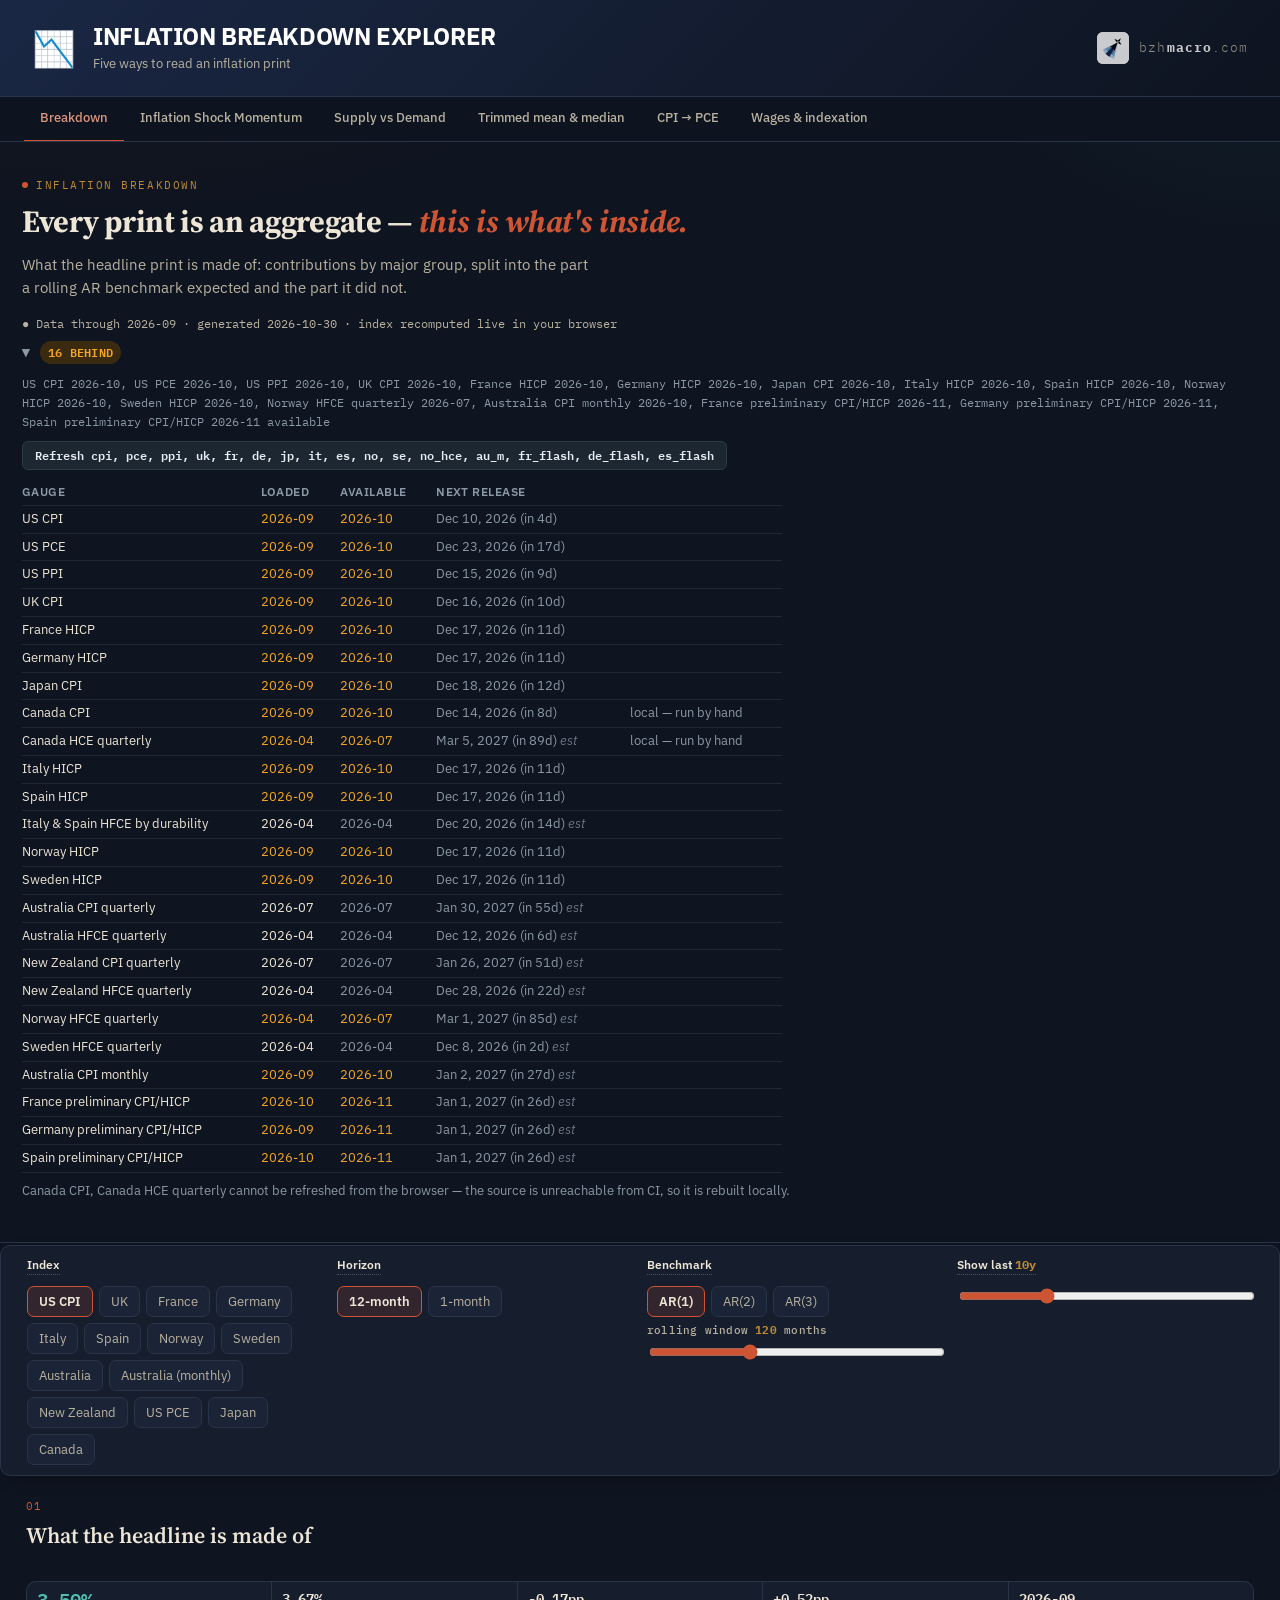
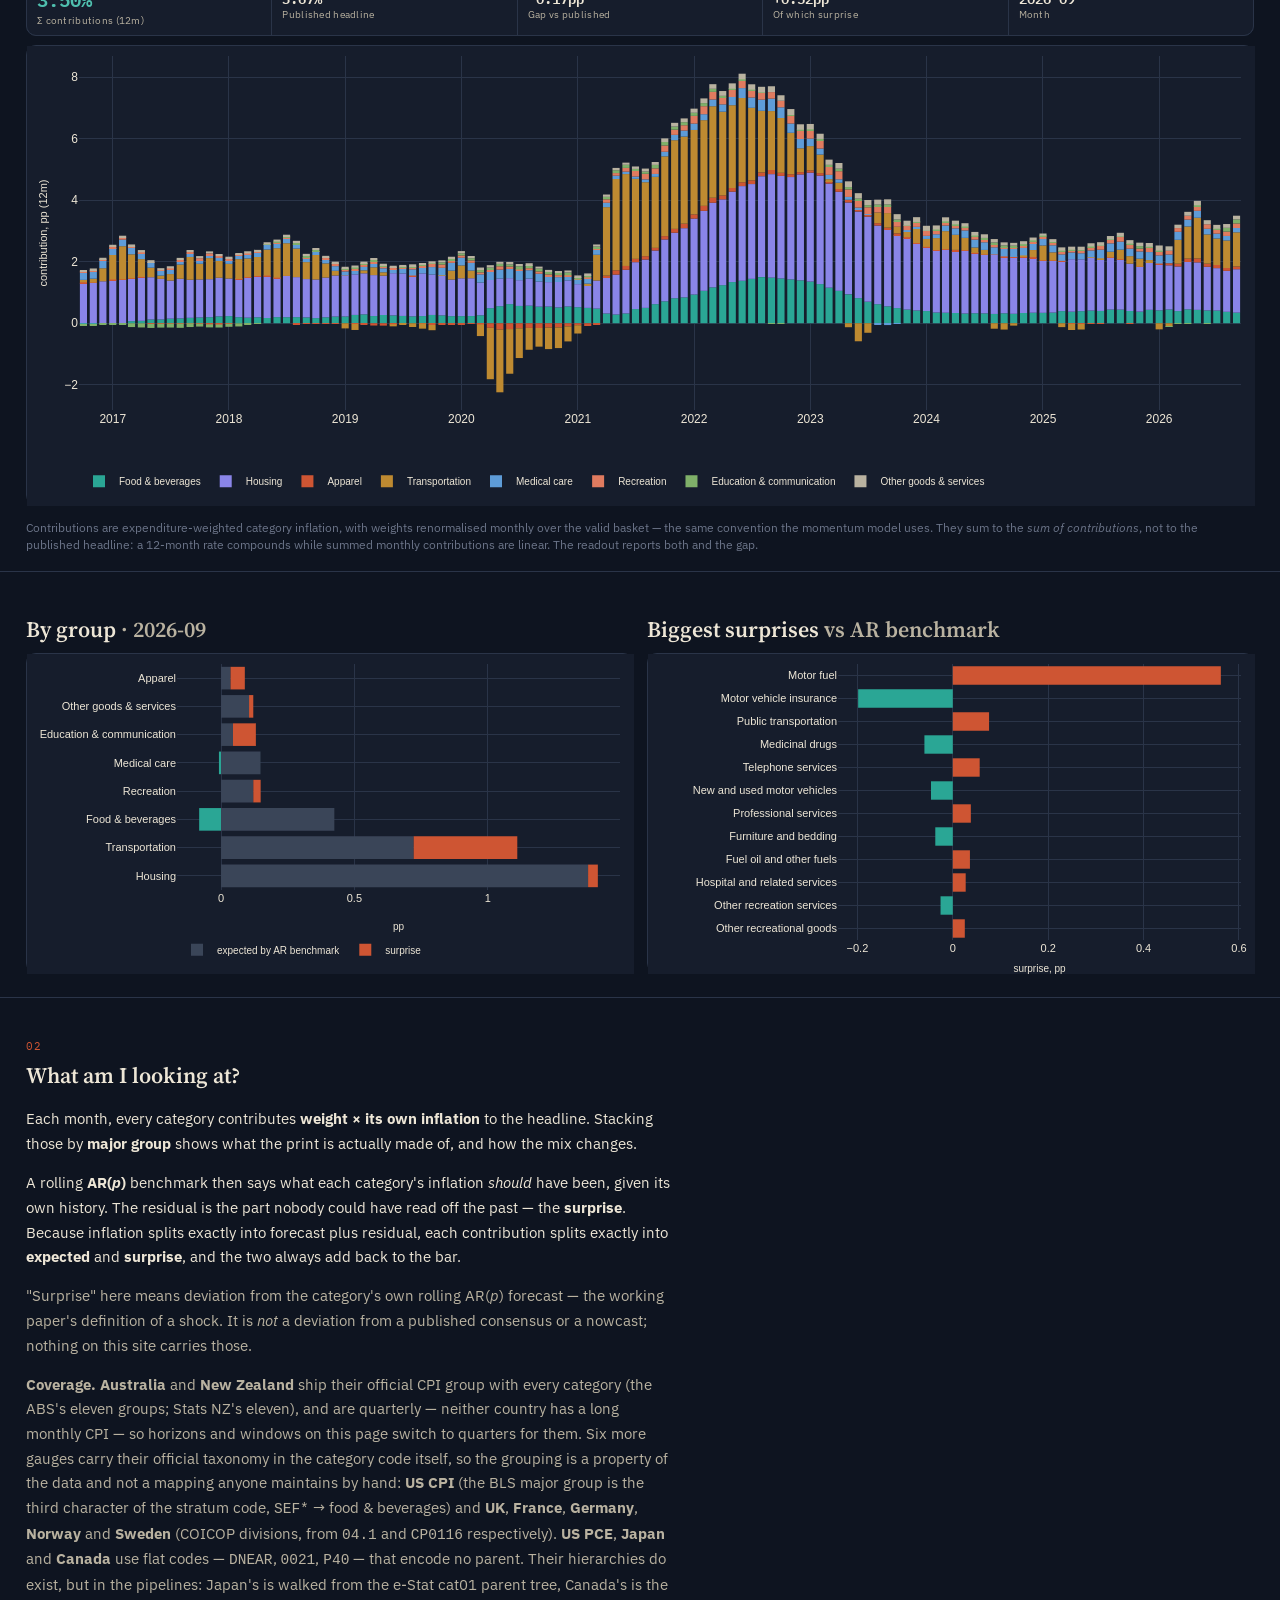
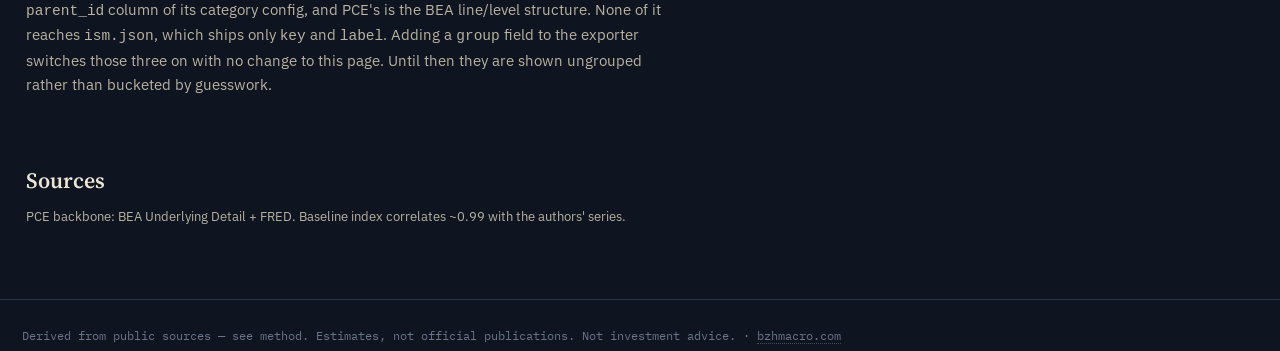
==== commit 3f63da32: "Add Italy and Spain; preliminary (flash) prints; HICP special aggregates - Italy, Spain on every pag" ====
--- a/web/index.html
+++ b/web/index.html
@@ -74,7 +74,12 @@
         <label>Index</label>
         <div class="seg" id="b-gauge"></div>
         <small id="b-gauge-note" style="color:var(--c4,#BE8A31)" hidden></small>
-        <small>US CPI uses the BLS major expenditure groups; UK, France, Germany, Norway and Sweden use COICOP divisions; Australia and New Zealand use their statistics offices' own CPI groups and are <em>quarterly</em>; <em>Australia (monthly)</em> is the ABS complete monthly CPI from April 2024, on this page only — the other models use the quarterly prints. US PCE, Japan and Canada have flat category codes with no parent in the data yet — see the note below.</small>
+        <small>US CPI uses the BLS major expenditure groups; UK, France, Germany, Italy, Spain, Norway and Sweden use COICOP divisions (the HICP gauges can also be grouped by food / energy / goods / services); Australia and New Zealand use their statistics offices' own CPI groups and are <em>quarterly</em>; <em>Australia (monthly)</em> is the ABS complete monthly CPI from April 2024, on this page only — the other models use the quarterly prints. US PCE, Japan and Canada have flat category codes with no parent in the data yet — see the note below.</small>
+      </div>
+      <div class="control" id="b-grouping-ctl" hidden>
+        <label>Group by</label>
+        <div class="seg" id="b-grouping"></div>
+        <small>Food / energy / goods / services are the HICP special aggregates — the only split a preliminary (flash) print comes with.</small>
       </div>
       <div class="control">
         <label>Horizon</label>
@@ -102,6 +107,7 @@
       <p id="b-status" class="status"></p>
       <div class="statrow readout-compact" id="b-readout"></div>
       <div id="b-chart" class="chart"></div>
+      <p id="b-flash-note" class="muted" style="font-size:12px;margin:4px 0 0" hidden></p>
       <p class="note">
         Contributions are expenditure-weighted category inflation, with weights
         renormalised monthly over the valid basket — the same convention the
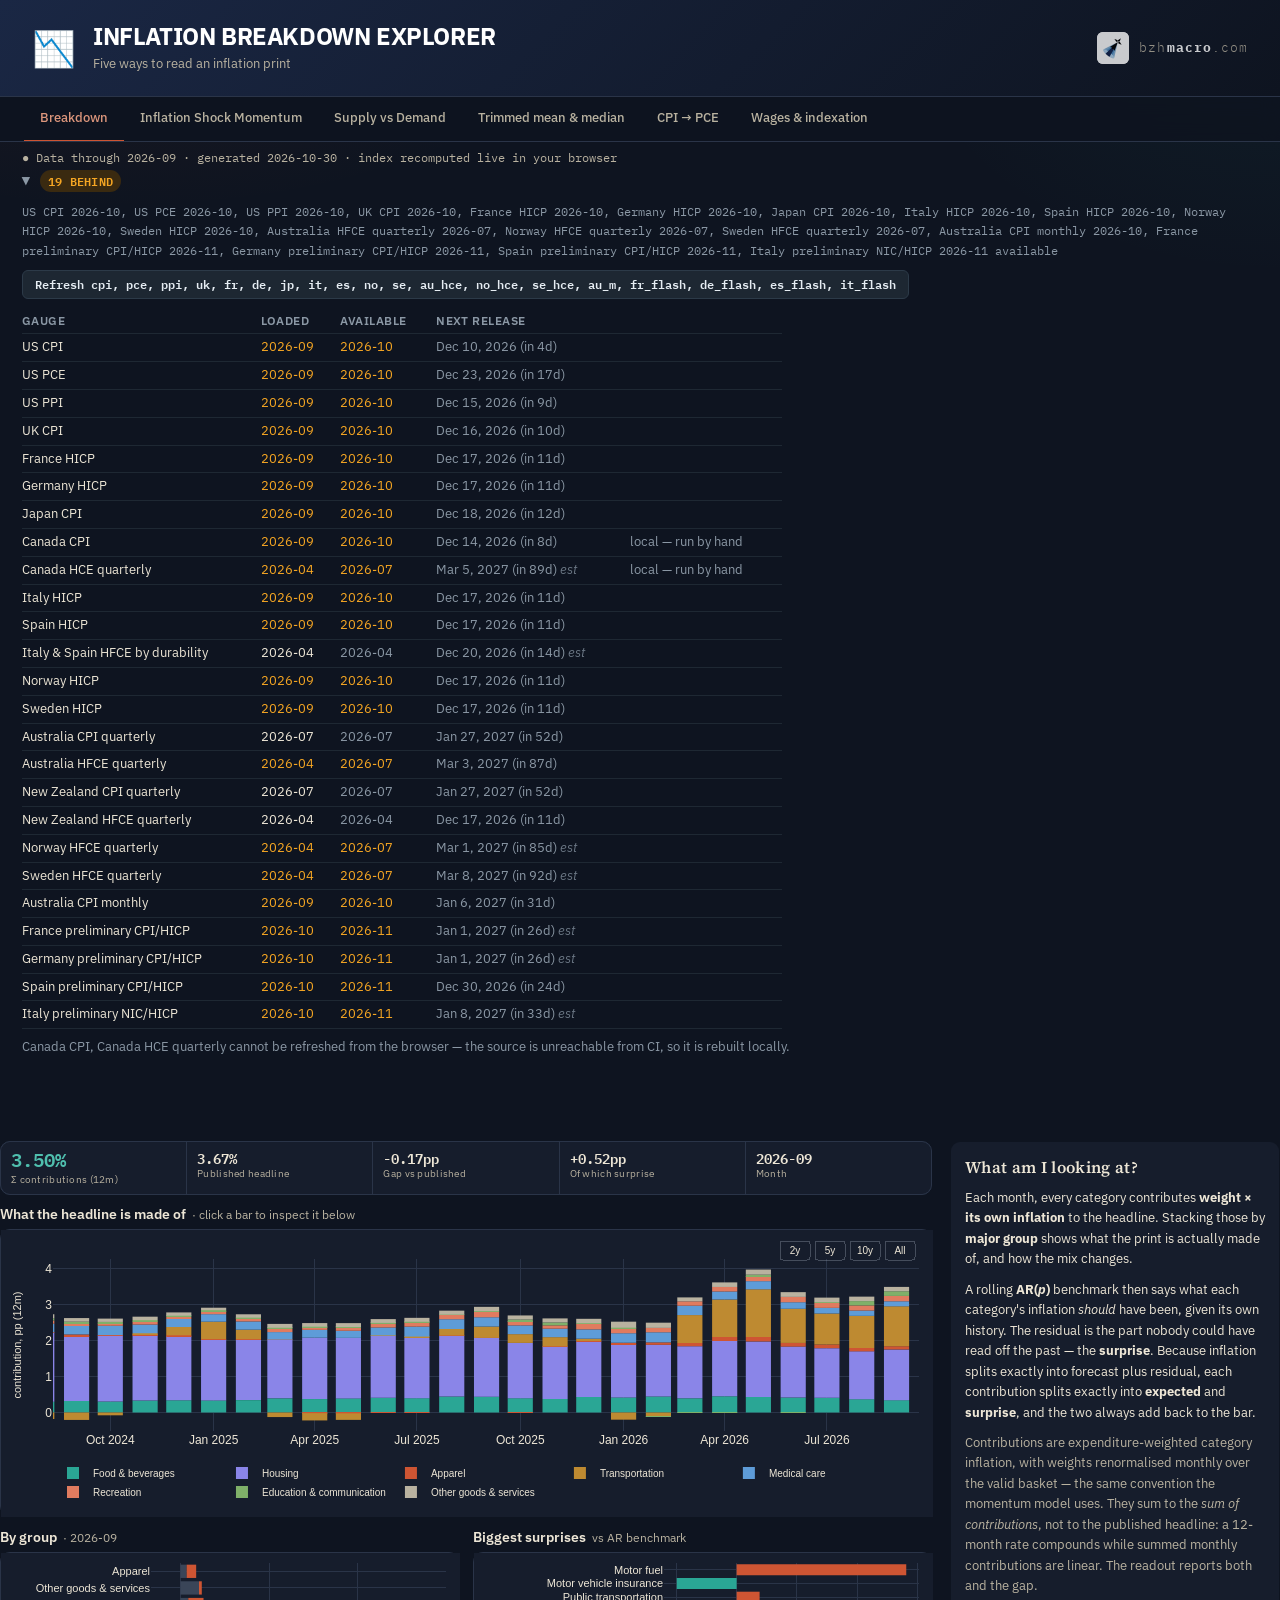
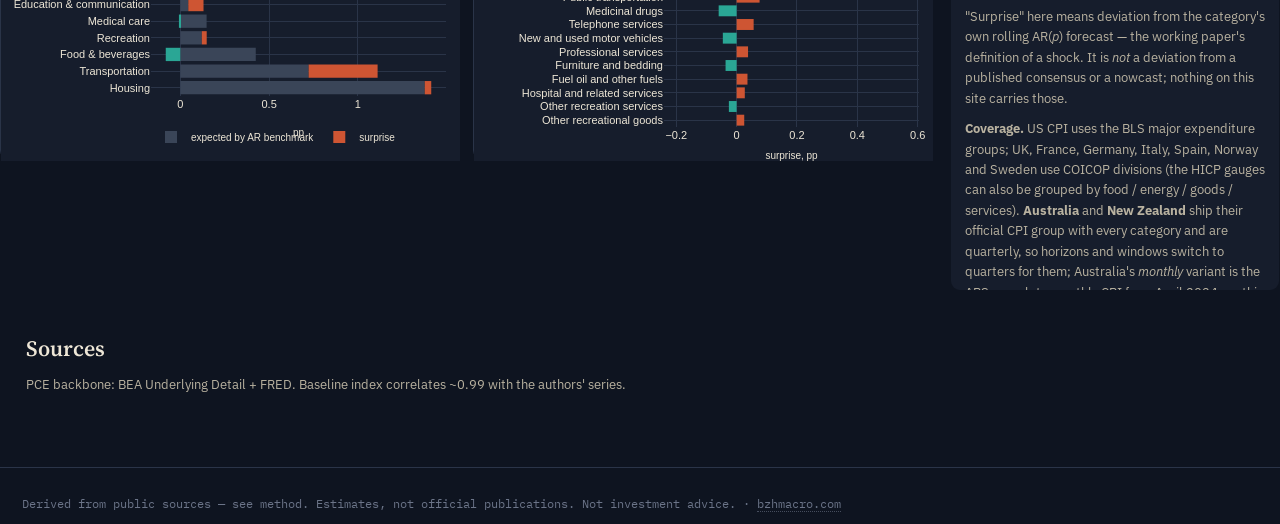
==== commit 8ee3808f: "web: compact shared layout for the first four model tabs - One country picker (name + flag) on Break" ====
--- a/web/index.html
+++ b/web/index.html
@@ -26,6 +26,8 @@
        which no longer exists. */
   </style>
   <script src="https://cdn.plot.ly/plotly-2.35.2.min.js" charset="utf-8"></script>
+  <!-- Must load right after Plotly: wraps Plotly.react for the main charts. -->
+  <script src="chart_window.js"></script>
 </head>
 <body>
   <!-- House banner. First element in <body>, on every page, unmodified. -->
@@ -52,442 +54,447 @@
   <nav class="section-nav" id="model" aria-label="Model"></nav>
 
   <div class="wrap wide">
-  <header class="page-head">
-    <div class="eyebrow"><span class="dot"></span> Inflation breakdown</div>
-    <h1>Every print is an aggregate — <em>this is what's inside.</em></h1>
-    <p class="sub" id="model-sub">
-      Replication of Lansing &amp; Shapiro (2026): the share of categories with
-      sustained inflation surprises, recomputed live in your browser.
-    </p>
-    <!-- Lives in the page head, not inside a model view: it reports freshness
-         for every gauge, and refresh.js anchors its panel here. Inside
-         #ism-view it would disappear whenever another model was selected. -->
+  <!-- The big page title and the per-section numbering are gone: the nav names
+       the model, and the space goes to the charts. #asof stays — refresh.js
+       anchors the freshness panel here for every gauge. -->
+  <header class="page-head slim">
+    <p class="sub" id="model-sub" hidden></p>
     <p id="asof" class="asof"></p>
   </header>
 
   <main>
+    <!-- Layout shared by the first four views:
+           .viewbar   one country picker (flags, country_bar.js) + a Settings
+                      button that opens every other lever, closed by default
+           .view-body main column (readout, main chart, two side-by-side
+                      charts) and a sidebar with the explanation, so all three
+                      charts fit on one screen.
+         Each app's own gauge segment (b-gauge, backbone, d-scope, t-scope) is
+         kept, hidden, as the source of truth the country bar drives.
+         The main chart opens on the last two years (chart_window.js); zoom out
+         in the chart for the full history — there is no time slider. -->
+
     <!-- ================ BREAKDOWN (default view) ================ -->
     <div id="breakdown-view" class="model-view">
 
-    <section class="paramgrid">
-      <div class="control">
-        <label>Index</label>
-        <div class="seg" id="b-gauge"></div>
-        <small id="b-gauge-note" style="color:var(--c4,#BE8A31)" hidden></small>
-        <small>US CPI uses the BLS major expenditure groups; UK, France, Germany, Italy, Spain, Norway and Sweden use COICOP divisions (the HICP gauges can also be grouped by food / energy / goods / services); Australia and New Zealand use their statistics offices' own CPI groups and are <em>quarterly</em>; <em>Australia (monthly)</em> is the ABS complete monthly CPI from April 2024, on this page only — the other models use the quarterly prints. US PCE, Japan and Canada have flat category codes with no parent in the data yet — see the note below.</small>
-      </div>
-      <div class="control" id="b-grouping-ctl" hidden>
-        <label>Group by</label>
-        <div class="seg" id="b-grouping"></div>
-        <small>Food / energy / goods / services are the HICP special aggregates — the only split a preliminary (flash) print comes with.</small>
-      </div>
-      <div class="control">
-        <label>Horizon</label>
-        <div class="seg" id="b-horizon"></div>
-        <small>12-month contributions sum the last twelve monthly contributions — the standard linear approximation to a compounding y/y rate.</small>
-      </div>
-      <div class="control">
-        <label>Benchmark</label>
-        <div class="seg" id="b-ar"></div>
-        <div class="subctl">
-          <label class="mini">rolling window <b id="b-W-label">120</b> <span id="b-W-unit">months</span></label>
-          <input type="range" id="b-W" min="60" max="240" step="6" value="120" />
-        </div>
-        <small>The AR(p) forecast each category is measured against. Its residual is the "surprise"; everything else is expected.</small>
-      </div>
-      <div class="control range">
-        <label>Show last <b id="b-span-label">10y</b></label>
-        <input type="range" id="b-span" min="24" max="360" step="12" value="120" />
-        <small>Length of the stacked history. Click any bar to inspect that month below.</small>
-      </div>
-    </section>
-
-    <section>
-      <h2>What the headline is made of</h2>
-      <p id="b-status" class="status"></p>
-      <div class="statrow readout-compact" id="b-readout"></div>
-      <div id="b-chart" class="chart"></div>
-      <p id="b-flash-note" class="muted" style="font-size:12px;margin:4px 0 0" hidden></p>
-      <p class="note">
-        Contributions are expenditure-weighted category inflation, with weights
-        renormalised monthly over the valid basket — the same convention the
-        momentum model uses. They sum to the <em>sum of contributions</em>, not
-        to the published headline: a 12-month rate compounds while summed
-        monthly contributions are linear. The readout reports both and the gap.
-      </p>
-    </section>
-
-    <section class="grid2">
-      <div>
-        <h2>By group <span id="b-sel-date" class="muted"></span></h2>
-        <div id="b-groups" class="chart small"></div>
-      </div>
-      <div>
-        <h2>Biggest surprises <span class="muted">vs AR benchmark</span></h2>
-        <div id="b-surprises" class="chart small"></div>
-      </div>
-    </section>
-
-    <section class="explain">
-      <h2>What am I looking at?</h2>
-      <p>
-        Each month, every category contributes
-        <strong>weight × its own inflation</strong> to the headline. Stacking
-        those by <strong>major group</strong> shows what the print is actually
-        made of, and how the mix changes.
-      </p>
-      <p>
-        A rolling <strong>AR(<em>p</em>)</strong> benchmark then says what each
-        category's inflation <em>should</em> have been, given its own history.
-        The residual is the part nobody could have read off the past — the
-        <strong>surprise</strong>. Because inflation splits exactly into
-        forecast plus residual, each contribution splits exactly into
-        <strong>expected</strong> and <strong>surprise</strong>, and the two
-        always add back to the bar.
-      </p>
-      <p class="muted">
-        "Surprise" here means deviation from the category's own rolling
-        AR(<em>p</em>) forecast — the working paper's definition of a shock. It
-        is <em>not</em> a deviation from a published consensus or a nowcast;
-        nothing on this site carries those.
-      </p>
-      <p class="muted">
-        <strong>Coverage.</strong> <strong>Australia</strong> and
-        <strong>New Zealand</strong> ship their official CPI group with every
-        category (the ABS's eleven groups; Stats NZ's eleven), and are quarterly —
-        neither country has a long monthly CPI — so horizons and windows on this
-        page switch to quarters for them. Six more gauges carry their official taxonomy in
-        the category code itself, so the grouping is a property of the data and
-        not a mapping anyone maintains by hand: <strong>US CPI</strong> (the
-        BLS major group is the third character of the stratum code, <code>SEF*</code>
-        → food &amp; beverages) and <strong>UK</strong>, <strong>France</strong>,
-        <strong>Germany</strong>, <strong>Norway</strong> and <strong>Sweden</strong>
-        (COICOP divisions, from <code>04.1</code> and <code>CP0116</code> respectively).
-        <strong>US PCE</strong>, <strong>Japan</strong> and <strong>Canada</strong>
-        use flat codes — <code>DNEAR</code>, <code>0021</code>, <code>P40</code> —
-        that encode no parent. Their hierarchies do exist, but in the pipelines:
-        Japan's is walked from the e-Stat cat01 parent tree, Canada's is the
-        <code>parent_id</code> column of its category config, and PCE's is the
-        BEA line/level structure. None of it reaches <code>ism.json</code>, which
-        ships only <code>key</code> and <code>label</code>. Adding a
-        <code>group</code> field to the exporter switches those three on with no
-        change to this page. Until then they are shown ungrouped rather than
-        bucketed by guesswork.
-      </p>
-    </section>
+    <div class="viewbar">
+      <div id="b-country"></div>
+      <button type="button" class="settings-toggle" aria-expanded="false" aria-controls="b-settings">Settings</button>
+      <section class="paramgrid settings-panel" id="b-settings" hidden>
+          <div class="control" id="b-grouping-ctl" hidden>
+            <label>Group by</label>
+            <div class="seg" id="b-grouping"></div>
+            <small>Food / energy / goods / services are the HICP special aggregates — the only split a preliminary (flash) print comes with.</small>
+          </div>
+          <div class="control">
+            <label>Horizon</label>
+            <div class="seg" id="b-horizon"></div>
+            <small>12-month contributions sum the last twelve monthly contributions — the standard linear approximation to a compounding y/y rate.</small>
+          </div>
+          <div class="control">
+            <label>Benchmark</label>
+            <div class="seg" id="b-ar"></div>
+            <div class="subctl">
+              <label class="mini">rolling window <b id="b-W-label">120</b> <span id="b-W-unit">months</span></label>
+              <input type="range" id="b-W" min="60" max="240" step="6" value="120" />
+            </div>
+            <small>The AR(p) forecast each category is measured against. Its residual is the "surprise"; everything else is expected.</small>
+          </div>
+        </section>
+    </div>
+    <div class="control" hidden><div class="seg" id="b-gauge"></div></div>
+    <small id="b-gauge-note" class="viewbar-note" hidden></small>
+
+    <div class="view-body">
+      <div class="view-main">
+        <div class="statrow readout-compact" id="b-readout"></div>
+        <section>
+          <h2 class="chart-title">What the headline is made of <span class="muted">· click a bar to inspect it below</span><span id="b-status" class="status"></span></h2>
+          <div id="b-chart" class="chart"></div>
+          <p id="b-flash-note" class="muted" style="font-size:12px;margin:4px 0 0" hidden></p>
+        </section>
+        <section class="grid2">
+          <div>
+            <h2 class="chart-title">By group <span id="b-sel-date" class="muted"></span></h2>
+            <div id="b-groups" class="chart small"></div>
+          </div>
+          <div>
+            <h2 class="chart-title">Biggest surprises <span class="muted">vs AR benchmark</span></h2>
+            <div id="b-surprises" class="chart small"></div>
+          </div>
+        </section>
+      </div>
+
+      <aside class="view-side explain">
+        <h3>What am I looking at?</h3>
+        <p>
+          Each month, every category contributes
+          <strong>weight × its own inflation</strong> to the headline. Stacking
+          those by <strong>major group</strong> shows what the print is actually
+          made of, and how the mix changes.
+        </p>
+        <p>
+          A rolling <strong>AR(<em>p</em>)</strong> benchmark then says what each
+          category's inflation <em>should</em> have been, given its own history.
+          The residual is the part nobody could have read off the past — the
+          <strong>surprise</strong>. Because inflation splits exactly into
+          forecast plus residual, each contribution splits exactly into
+          <strong>expected</strong> and <strong>surprise</strong>, and the two
+          always add back to the bar.
+        </p>
+        <p class="muted">
+          Contributions are expenditure-weighted category inflation, with weights
+          renormalised monthly over the valid basket — the same convention the
+          momentum model uses. They sum to the <em>sum of contributions</em>, not
+          to the published headline: a 12-month rate compounds while summed
+          monthly contributions are linear. The readout reports both and the gap.
+        </p>
+        <p class="muted">
+          "Surprise" here means deviation from the category's own rolling
+          AR(<em>p</em>) forecast — the working paper's definition of a shock. It
+          is <em>not</em> a deviation from a published consensus or a nowcast;
+          nothing on this site carries those.
+        </p>
+        <p class="muted">
+          <strong>Coverage.</strong> US CPI uses the BLS major expenditure groups;
+          UK, France, Germany, Italy, Spain, Norway and Sweden use COICOP divisions
+          (the HICP gauges can also be grouped by food / energy / goods / services).
+          <strong>Australia</strong> and <strong>New Zealand</strong> ship their
+          official CPI group with every category and are quarterly, so horizons and
+          windows switch to quarters for them; Australia's <em>monthly</em> variant
+          is the ABS complete monthly CPI from April 2024, on this page only.
+          The grouping is a property of the data, not a hand-kept mapping: the BLS
+          major group is the third character of the stratum code
+          (<code>SEF*</code> → food &amp; beverages) and COICOP divisions come from
+          <code>04.1</code> / <code>CP0116</code>.
+          <strong>US PCE</strong>, <strong>Japan</strong> and <strong>Canada</strong>
+          use flat codes — <code>DNEAR</code>, <code>0021</code>, <code>P40</code> —
+          that encode no parent. Their hierarchies exist in the pipelines (e-Stat's
+          cat01 tree, Canada's <code>parent_id</code>, BEA's line/level structure)
+          but none of it reaches <code>ism.json</code>, which ships only
+          <code>key</code> and <code>label</code>; adding a <code>group</code> field
+          to the exporter switches them on with no change to this page. Until then
+          they are shown ungrouped rather than bucketed by guesswork.
+        </p>
+      </aside>
+    </div>
     </div>
 
     <!-- ===================== MODEL 1: ISM ===================== -->
     <div id="ism-view" class="model-view">
     <p id="demo-banner" class="banner" hidden></p>
 
-    <section class="paramgrid">
-      <div class="control">
-        <label>Price gauge</label>
-        <div class="seg" id="backbone"></div>
-        <small>PCE = BEA underlying detail (the paper's gauge); CPI = BLS item strata; UK = ONS; FR/DE/NO/SE = Eurostat HICP; JP = e-Stat; CA = Statistics Canada; AU = ABS and NZ = Stats NZ, both <em>quarterly</em> (window in quarters, run length k = 2 quarters by default).</small>
-      </div>
-      <div class="control">
-        <label>Benchmark model</label>
-        <div class="seg" id="ar"></div>
-        <div class="subctl" id="W-ctl">
-          <label class="mini">rolling window <b id="W-label">120</b> <span id="W-unit">months</span></label>
-          <input type="range" id="W" min="60" max="240" step="6" value="120" />
-        </div>
-        <small>AR(p) estimated on a rolling W-month window (Eq. 3).</small>
-      </div>
-      <div class="control">
-        <label>Run length <em>k</em> = <span id="k-label">3</span></label>
-        <div class="seg" id="k" hidden></div>
-        <input type="range" id="k-slider" min="2" max="8" step="1" value="3" />
-        <small>Consecutive same-signed residuals to flag momentum (Eqs. 4-5).</small>
-      </div>
-      <div class="control">
-        <label>Weighting</label>
-        <div class="seg" id="scheme"></div>
-        <div class="subctl" id="rho-ctl" hidden>
-          <label class="mini">ρ̂ cap <b id="rho-label">0.90</b></label>
-          <input type="range" id="rho" min="0.5" max="0.99" step="0.01" value="0.9" />
-        </div>
-        <small>extensive = sign only; size = ×|Σ residuals|; stickiness = ×1/(1−ρ̂). <span id="weight-note" class="muted"></span></small>
-      </div>
-      <div class="control toggles">
-        <label class="chk"><input type="checkbox" id="t-author" checked /> Author series</label>
-        <label class="chk"><input type="checkbox" id="t-components" /> Components S⁺ / S⁻</label>
-        <label class="chk"><input type="checkbox" id="t-pce" checked /> <span id="t-headline-text">PCE inflation (12m)</span></label>
-      </div>
-      <div class="control range">
-        <label>Sample start: <span id="start-label"></span></label>
-        <input type="range" id="start" min="0" max="0" value="0" />
-      </div>
-      <div class="control cats" id="cats-ctl">
-        <label>Categories <span class="muted" id="cat-summary"></span></label>
-        <details id="cat-details">
-          <summary>choose categories…</summary>
-          <input type="search" id="cat-search" placeholder="filter, e.g. gasoline" autocomplete="off" />
-          <div class="catlist" id="catlist"></div>
-          <div class="catbtns">
-            <button type="button" id="cat-all">include all</button>
-            <button type="button" id="cat-none">exclude shown</button>
-          </div>
-        </details>
-        <small>Untick to drop a category; weights renormalise over the rest.</small>
-      </div>
-    </section>
-
-    <section>
-      <h2>Momentum index</h2>
-      <p id="status" class="status"></p>
-      <div class="statrow readout-compact" id="readout"></div>
-      <div id="chart" class="chart"></div>
-    </section>
-
-    <section class="grid2">
-      <div>
-        <h2>Last 22 ISM prints</h2>
-        <div id="bars" class="chart small"></div>
-      </div>
-      <div>
-        <h2>Top drivers <span id="drivers-date" class="muted"></span></h2>
-        <div id="drivers" class="chart small"></div>
-      </div>
-    </section>
-
-    <!-- Per-view CSV replaced by per-chart export (chart_export.js). -->
-    <p class="note" id="meta"></p>
-
-    <section class="explain">
-      <h2>What am I looking at?</h2>
-      <p>
-        For each of <span id="cat-count">~130 disaggregated PCE categories</span> we fit a rolling AR(p)
-        benchmark for monthly inflation and keep the latest residual. A category
-        has <strong>positive momentum</strong> when its last <em>k</em> residuals
-        are all positive, <strong>negative</strong> when all negative. The
-        <strong>ISM index</strong> is the expenditure-weighted positive share
-        (S⁺) minus the negative share (S⁻).
-      </p>
-      <p class="muted">
-        Everything is computed <strong>client-side</strong>: the site ships the raw
-        category panels, and a Web Worker re-runs the rolling-regression pipeline
-        (a parity-tested port of the Python engine) whenever you move a control.
-      </p>
-    </section>
+    <div class="viewbar">
+      <div id="ism-country"></div>
+      <button type="button" class="settings-toggle" aria-expanded="false" aria-controls="ism-settings">Settings</button>
+      <section class="paramgrid settings-panel" id="ism-settings" hidden>
+          <div class="control">
+            <label>Benchmark model</label>
+            <div class="seg" id="ar"></div>
+            <div class="subctl" id="W-ctl">
+              <label class="mini">rolling window <b id="W-label">120</b> <span id="W-unit">months</span></label>
+              <input type="range" id="W" min="60" max="240" step="6" value="120" />
+            </div>
+            <small>AR(p) estimated on a rolling W-month window (Eq. 3).</small>
+          </div>
+          <div class="control">
+            <label>Run length <em>k</em> = <span id="k-label">3</span></label>
+            <div class="seg" id="k" hidden></div>
+            <input type="range" id="k-slider" min="2" max="8" step="1" value="3" />
+            <small>Consecutive same-signed residuals to flag momentum (Eqs. 4-5).</small>
+          </div>
+          <div class="control">
+            <label>Weighting</label>
+            <div class="seg" id="scheme"></div>
+            <div class="subctl" id="rho-ctl" hidden>
+              <label class="mini">ρ̂ cap <b id="rho-label">0.90</b></label>
+              <input type="range" id="rho" min="0.5" max="0.99" step="0.01" value="0.9" />
+            </div>
+            <small>extensive = sign only; size = ×|Σ residuals|; stickiness = ×1/(1−ρ̂). <span id="weight-note" class="muted"></span></small>
+          </div>
+          <div class="control toggles">
+            <label class="chk"><input type="checkbox" id="t-author" checked /> Author series</label>
+            <label class="chk"><input type="checkbox" id="t-components" /> Components S⁺ / S⁻</label>
+            <label class="chk"><input type="checkbox" id="t-pce" checked /> <span id="t-headline-text">PCE inflation (12m)</span></label>
+          </div>
+          <div class="control cats" id="cats-ctl">
+            <label>Categories <span class="muted" id="cat-summary"></span></label>
+            <details id="cat-details">
+              <summary>choose categories…</summary>
+              <input type="search" id="cat-search" placeholder="filter, e.g. gasoline" autocomplete="off" />
+              <div class="catlist" id="catlist"></div>
+              <div class="catbtns">
+                <button type="button" id="cat-all">include all</button>
+                <button type="button" id="cat-none">exclude shown</button>
+              </div>
+            </details>
+            <small>Untick to drop a category; weights renormalise over the rest.</small>
+          </div>
+        </section>
+    </div>
+    <div class="control" hidden><div class="seg" id="backbone"></div></div>
+
+    <div class="view-body">
+      <div class="view-main">
+        <div class="statrow readout-compact" id="readout"></div>
+        <section>
+          <h2 class="chart-title">Momentum index<span id="status" class="status"></span></h2>
+          <div id="chart" class="chart"></div>
+        </section>
+        <section class="grid2">
+          <div>
+            <h2 class="chart-title">Last 22 ISM prints</h2>
+            <div id="bars" class="chart small"></div>
+          </div>
+          <div>
+            <h2 class="chart-title">Top drivers <span id="drivers-date" class="muted"></span></h2>
+            <div id="drivers" class="chart small"></div>
+          </div>
+        </section>
+      </div>
+
+      <aside class="view-side explain">
+        <h3>What am I looking at?</h3>
+        <p>
+          For each of <span id="cat-count">~130 disaggregated PCE categories</span> we fit a rolling AR(p)
+          benchmark for monthly inflation and keep the latest residual. A category
+          has <strong>positive momentum</strong> when its last <em>k</em> residuals
+          are all positive, <strong>negative</strong> when all negative. The
+          <strong>ISM index</strong> is the expenditure-weighted positive share
+          (S⁺) minus the negative share (S⁻).
+        </p>
+        <p class="muted">
+          Everything is computed <strong>client-side</strong>: the site ships the raw
+          category panels, and a Web Worker re-runs the rolling-regression pipeline
+          (a parity-tested port of the Python engine) whenever you move a control.
+        </p>
+        <p class="muted">
+          <strong>Coverage.</strong> US PCE = BEA underlying detail (the paper's
+          gauge); US CPI = BLS item strata; UK = ONS; European countries = Eurostat
+          HICP; Japan = e-Stat; Canada = Statistics Canada; Australia = ABS and New
+          Zealand = Stats NZ, both <em>quarterly</em> (window in quarters, run length
+          k = 2 quarters by default).
+        </p>
+        <p class="note" id="meta"></p>
+      </aside>
+    </div>
     </div>
 
     <!-- ================ MODEL 2: SUPPLY/DEMAND DECOMPOSITION ================ -->
     <div id="decomp-view" class="model-view" hidden>
     <p id="d-demo-banner" class="banner" hidden></p>
 
-    <section class="paramgrid">
-      <div class="control">
-        <label>Scope</label>
-        <div class="seg" id="d-scope"></div>
-        <small>US = monthly BEA PCE (headline / core, ex food &amp; energy). Quarterly national-accounts ports: Canada (StatCan HCE, total / goods / services, Bank of Canada SAP 2026-33), UK (ONS Consumer Trends), France (INSEE), Germany (Eurostat, by durability), Japan (Cabinet Office SNA, by type), Australia (ABS 5206.0, 17 categories), New Zealand (Stats NZ, 10 COICOP divisions), Norway (SSB, 13) and Sweden (SCB, 13).</small>
-      </div>
-      <div class="control">
-        <label>VAR lags <em>J</em></label>
-        <div class="seg" id="d-lags"></div>
-        <div class="subctl">
-          <label class="mini">rolling window <b id="d-W-label">120</b> <span id="d-W-unit">months</span></label>
-          <input type="range" id="d-W" min="60" max="240" step="6" value="120" />
-        </div>
-        <small>Reduced-form VAR of log price &amp; log quantity on J lags of both, rolling W periods (Eqs. 12-13).</small>
-      </div>
-      <div class="control">
-        <label>Precision cut <span id="d-cut-label">0 (binary)</span></label>
-        <input type="range" id="d-cut" min="0" max="0.3" step="0.05" value="0" />
-        <small>0 = binary labels (working-paper baseline). 0.10 marks near-zero residuals "ambiguous" — the FRBSF published variant (Fig. 5).</small>
-      </div>
-      <div class="control">
-        <label>View</label>
-        <div class="seg" id="d-view"></div>
-        <small>Contributions to inflation (pp, stacked, summing to the total) or the share of the basket under each shock type (Eq. 14).</small>
-      </div>
-      <div class="control toggles">
-        <label class="chk"><input type="checkbox" id="d-t-author" checked /> FRBSF series</label>
-        <label class="chk"><input type="checkbox" id="d-t-headline" checked /> Total &amp; published inflation</label>
-      </div>
-      <div class="control range">
-        <label>Sample start: <span id="d-start-label"></span></label>
-        <input type="range" id="d-start" min="0" max="0" value="0" />
-      </div>
-      <div class="control cats">
-        <label>Categories <span class="muted" id="d-cat-summary"></span></label>
-        <details>
-          <summary>choose categories…</summary>
-          <input type="search" id="d-cat-search" placeholder="filter, e.g. gasoline" autocomplete="off" />
-          <div class="catlist" id="d-catlist"></div>
-        </details>
-        <small>Untick to drop a category; weights renormalise over the rest.</small>
-      </div>
-    </section>
-
-    <section>
-      <h2>Supply vs demand contributions</h2>
-      <p id="d-status" class="status"></p>
-      <div class="statrow readout-compact" id="d-readout"></div>
-      <div id="d-chart" class="chart"></div>
-    </section>
-
-    <section class="grid2">
-      <div>
-        <h2>Last 22 periods (supply vs demand)</h2>
-        <div id="d-bars" class="chart small"></div>
-      </div>
-      <div>
-        <h2>Top category drivers <span id="d-drivers-date" class="muted"></span></h2>
-        <div id="d-drivers" class="chart small"></div>
-      </div>
-    </section>
-
-    <p class="note" id="d-meta"></p>
-
-    <section class="explain">
-      <h2>What am I looking at?</h2>
-      <p>
-        For each PCE category we estimate a rolling reduced-form VAR of its log
-        price and log quantity on <em>J</em> lags of both (Eqs. 12-13), and keep
-        the one-step residuals. A category-month is <strong>demand-driven</strong>
-        when the price and quantity surprises move the <em>same</em> way
-        (both up or both down), and <strong>supply-driven</strong> when they move
-        <em>opposite</em> ways. The <strong>supply/demand contributions</strong>
-        to inflation are the expenditure-weighted (Laspeyres) sums of those
-        categories' inflation (Eq. 15); the year-over-year version is the running
-        12-month product. Raising the <em>precision cut</em> moves near-zero
-        residuals into an <strong>ambiguous</strong> bucket — the variant FRBSF
-        publishes.
-      </p>
-      <p class="muted">
-        The decomposition needs category <em>quantity</em> as well as price. For
-        the US, only the BEA PCE underlying detail provides this monthly (headline
-        and core). Other countries publish it in their <em>quarterly</em>
-        national accounts, so the same estimator (4 lags, 40-quarter window) runs
-        on those via the Scope selector: <strong>Canada</strong> (Bank of Canada
-        variant, Kang–Sekkel–Taskin–Yang SAP 2026-33; total / goods / services),
-        <strong>UK</strong> (ONS Consumer Trends), <strong>France</strong> (INSEE),
-        <strong>Germany</strong> (Eurostat, by durability),
-        <strong>Japan</strong> (Cabinet Office SNA, by type),
-        <strong>Australia</strong> (ABS national accounts, 17 categories),
-        <strong>New Zealand</strong> (Stats NZ, 10 COICOP divisions — health and
-        education are confidential in the seasonally adjusted series),
-        <strong>Norway</strong> (SSB, 13 divisions; SSB adjusts only the volumes,
-        so the deflator's seasonal is removed here) and
-        <strong>Sweden</strong> (SCB, 13 divisions). Everything is
-        recomputed
-        <strong>client-side</strong> by a parity-tested port of the Python engine;
-        drag <em>J</em>, the window, the precision cut or the category set and
-        watch it update. <span id="d-note" class="muted"></span>
-      </p>
-    </section>
+    <div class="viewbar">
+      <div id="d-country"></div>
+      <button type="button" class="settings-toggle" aria-expanded="false" aria-controls="d-settings">Settings</button>
+      <section class="paramgrid settings-panel" id="d-settings" hidden>
+          <div class="control">
+            <label>View</label>
+            <div class="seg" id="d-view"></div>
+            <small>Contributions to inflation (pp, stacked, summing to the total) or the share of the basket under each shock type (Eq. 14).</small>
+          </div>
+          <div class="control">
+            <label>VAR lags <em>J</em></label>
+            <div class="seg" id="d-lags"></div>
+            <div class="subctl">
+              <label class="mini">rolling window <b id="d-W-label">120</b> <span id="d-W-unit">months</span></label>
+              <input type="range" id="d-W" min="60" max="240" step="6" value="120" />
+            </div>
+            <small>Reduced-form VAR of log price &amp; log quantity on J lags of both, rolling W periods (Eqs. 12-13).</small>
+          </div>
+          <div class="control">
+            <label>Precision cut <span id="d-cut-label">0 (binary)</span></label>
+            <input type="range" id="d-cut" min="0" max="0.3" step="0.05" value="0" />
+            <small>0 = binary labels (working-paper baseline). 0.10 marks near-zero residuals "ambiguous" — the FRBSF published variant (Fig. 5).</small>
+          </div>
+          <div class="control toggles">
+            <label class="chk"><input type="checkbox" id="d-t-author" checked /> FRBSF series</label>
+            <label class="chk"><input type="checkbox" id="d-t-headline" checked /> Total &amp; published inflation</label>
+          </div>
+          <div class="control cats">
+            <label>Categories <span class="muted" id="d-cat-summary"></span></label>
+            <details>
+              <summary>choose categories…</summary>
+              <input type="search" id="d-cat-search" placeholder="filter, e.g. gasoline" autocomplete="off" />
+              <div class="catlist" id="d-catlist"></div>
+            </details>
+            <small>Untick to drop a category; weights renormalise over the rest.</small>
+          </div>
+        </section>
+    </div>
+    <div class="control" hidden><div class="seg" id="d-scope"></div></div>
+
+    <div class="view-body">
+      <div class="view-main">
+        <div class="statrow readout-compact" id="d-readout"></div>
+        <section>
+          <h2 class="chart-title">Supply vs demand contributions<span id="d-status" class="status"></span></h2>
+          <div id="d-chart" class="chart"></div>
+        </section>
+        <section class="grid2">
+          <div>
+            <h2 class="chart-title">Last 22 periods (supply vs demand)</h2>
+            <div id="d-bars" class="chart small"></div>
+          </div>
+          <div>
+            <h2 class="chart-title">Top category drivers <span id="d-drivers-date" class="muted"></span></h2>
+            <div id="d-drivers" class="chart small"></div>
+          </div>
+        </section>
+      </div>
+
+      <aside class="view-side explain">
+        <h3>What am I looking at?</h3>
+        <p>
+          For each PCE category we estimate a rolling reduced-form VAR of its log
+          price and log quantity on <em>J</em> lags of both (Eqs. 12-13), and keep
+          the one-step residuals. A category-month is <strong>demand-driven</strong>
+          when the price and quantity surprises move the <em>same</em> way
+          (both up or both down), and <strong>supply-driven</strong> when they move
+          <em>opposite</em> ways. The <strong>supply/demand contributions</strong>
+          to inflation are the expenditure-weighted (Laspeyres) sums of those
+          categories' inflation (Eq. 15); the year-over-year version is the running
+          12-month product. Raising the <em>precision cut</em> moves near-zero
+          residuals into an <strong>ambiguous</strong> bucket — the variant FRBSF
+          publishes.
+        </p>
+        <p class="muted">
+          The decomposition needs category <em>quantity</em> as well as price. For
+          the US, only the BEA PCE underlying detail provides this monthly (headline,
+          core, goods, services). Other countries publish it in their
+          <em>quarterly</em> national accounts, so the same estimator (4 lags,
+          40-quarter window) runs on those: <strong>Canada</strong> (Bank of Canada
+          variant, Kang–Sekkel–Taskin–Yang SAP 2026-33; total / goods / services),
+          <strong>Italy</strong> and <strong>Spain</strong> (Eurostat, by durability
+          — coarse, flagged with a dashed outline),
+          <strong>Australia</strong> (ABS national accounts, 17 categories),
+          <strong>New Zealand</strong> (Stats NZ, 10 COICOP divisions — health and
+          education are confidential in the seasonally adjusted series),
+          <strong>Norway</strong> (SSB, 13 divisions; SSB adjusts only the volumes,
+          so the deflator's seasonal is removed here) and
+          <strong>Sweden</strong> (SCB, 13 divisions). Everything is recomputed
+          <strong>client-side</strong> by a parity-tested port of the Python engine.
+          <span id="d-note" class="muted"></span>
+        </p>
+        <p class="note" id="d-meta"></p>
+      </aside>
+    </div>
     </div>
 
     <!-- ================ MODEL 3: TRIMMED MEAN & MEDIAN ================ -->
     <div id="trim-view" class="model-view" hidden>
 
-    <section class="paramgrid">
-      <div class="control">
-        <label>Cross-section</label>
-        <div class="seg" id="t-scope"></div>
-        <small>The Cleveland cut is the 45-component cross-section behind the published median CPI (owners' equivalent rent split by census region); the 70-strata cut is this repo's finer CPI partition; PCE is the BEA underlying detail the Dallas Fed trims. The foreign gauges reuse the other models' category panels — only Canada, Japan and Australia have a published measure to check against (Australia's ABS trimmed mean and weighted median are quarterly, like its panel).</small>
-      </div>
-      <div class="control">
-        <label>Preset</label>
-        <div class="seg" id="t-preset"></div>
-        <small>Or move the two sliders — the asymmetry is the point.</small>
-      </div>
-      <div class="control">
-        <label>Trim from the bottom <b id="t-lower-label">8%</b></label>
-        <input type="range" id="t-lower" min="0" max="50" step="1" value="8" />
-        <label style="margin-top:8px">Trim from the top <b id="t-upper-label">8%</b></label>
-        <input type="range" id="t-upper" min="0" max="50" step="1" value="8" />
-        <small><span id="t-keep-label">84% of the basket kept</span>. Fractions of <em>weight</em>, not of categories; the categories straddling each cut enter partially.</small>
-      </div>
-      <div class="control">
-        <label>Weight vintage</label>
-        <div class="seg" id="t-weights"></div>
-        <small>Versioned = the relative importances that actually applied that month. Freeze them and you are using today's shelter weight in 1998.</small>
-      </div>
-      <div class="control">
-        <label>Seasonal adjustment</label>
-        <div class="seg" id="t-sa"></div>
-        <small id="t-sa-note"></small>
-      </div>
-      <div class="control">
-        <label>Horizon</label>
-        <div class="seg" id="t-view"></div>
-        <small>The 12-month rate is the 12-month change of the chained index, not a trim of the cross-section of 12-month changes.</small>
-      </div>
-      <div class="control toggles">
-        <label class="chk"><input type="checkbox" id="t-t-official" checked /> Published series</label>
-        <label class="chk"><input type="checkbox" id="t-t-headline" checked /> Headline inflation</label>
-      </div>
-      <div class="control range">
-        <label>Sample start: <span id="t-start-label"></span></label>
-        <input type="range" id="t-start" min="0" max="0" value="0" />
-      </div>
-      <div class="control cats">
-        <label>Categories <span class="muted" id="t-cat-summary"></span></label>
-        <details>
-          <summary>choose categories…</summary>
-          <input type="search" id="t-cat-search" placeholder="filter, e.g. shelter" autocomplete="off" />
-          <div class="catlist" id="t-catlist"></div>
-        </details>
-        <small>Untick a line and the trim points move — the trim is a share of the weight that remains.</small>
-      </div>
-    </section>
-
-    <section>
-      <h2>Trimmed mean &amp; median</h2>
-      <p id="t-status" class="status"></p>
-      <div class="statrow readout-compact" id="t-readout"></div>
-      <p class="notes" id="t-spec"></p>
-      <p class="notes" id="t-cond"></p>
-      <div id="t-chart" class="chart"></div>
-      <div class="notes" id="t-notes"></div>
-    </section>
-
-    <section class="grid2">
-      <div>
-        <h2>This month's cross-section <span id="t-cross-date" class="muted"></span></h2>
-        <div id="t-cross" class="chart small"></div>
-      </div>
-      <div>
-        <h2>Weights that moved most</h2>
-        <div id="t-weights-chart" class="chart small"></div>
+    <div class="viewbar">
+      <div id="t-country"></div>
+      <button type="button" class="settings-toggle" aria-expanded="false" aria-controls="t-settings">Settings</button>
+      <section class="paramgrid settings-panel" id="t-settings" hidden>
+          <div class="control">
+            <label>Preset</label>
+            <div class="seg" id="t-preset"></div>
+            <small>Or move the two sliders — the asymmetry is the point.</small>
+          </div>
+          <div class="control">
+            <label>Trim from the bottom <b id="t-lower-label">8%</b></label>
+            <input type="range" id="t-lower" min="0" max="50" step="1" value="8" />
+            <label style="margin-top:8px">Trim from the top <b id="t-upper-label">8%</b></label>
+            <input type="range" id="t-upper" min="0" max="50" step="1" value="8" />
+            <small><span id="t-keep-label">84% of the basket kept</span>. Fractions of <em>weight</em>, not of categories; the categories straddling each cut enter partially.</small>
+          </div>
+          <div class="control">
+            <label>Horizon</label>
+            <div class="seg" id="t-view"></div>
+            <small>The 12-month rate is the 12-month change of the chained index, not a trim of the cross-section of 12-month changes.</small>
+          </div>
+          <div class="control">
+            <label>Weight vintage</label>
+            <div class="seg" id="t-weights"></div>
+            <small>Versioned = the relative importances that actually applied that month. Freeze them and you are using today's shelter weight in 1998.</small>
+          </div>
+          <div class="control">
+            <label>Seasonal adjustment</label>
+            <div class="seg" id="t-sa"></div>
+            <small id="t-sa-note"></small>
+          </div>
+          <div class="control toggles">
+            <label class="chk"><input type="checkbox" id="t-t-official" checked /> Published series</label>
+            <label class="chk"><input type="checkbox" id="t-t-headline" checked /> Headline inflation</label>
+          </div>
+          <div class="control cats">
+            <label>Categories <span class="muted" id="t-cat-summary"></span></label>
+            <details>
+              <summary>choose categories…</summary>
+              <input type="search" id="t-cat-search" placeholder="filter, e.g. shelter" autocomplete="off" />
+              <div class="catlist" id="t-catlist"></div>
+            </details>
+            <small>Untick a line and the trim points move — the trim is a share of the weight that remains.</small>
+          </div>
+        </section>
+    </div>
+    <div class="control" hidden><div class="seg" id="t-scope"></div></div>
+
+    <div class="view-body">
+      <div class="view-main">
+        <div class="statrow readout-compact" id="t-readout"></div>
+        <section>
+          <h2 class="chart-title">Trimmed mean &amp; median<span id="t-status" class="status"></span></h2>
+          <div id="t-chart" class="chart"></div>
+        </section>
+        <section class="grid2">
+          <div>
+            <h2 class="chart-title">This month's cross-section <span id="t-cross-date" class="muted"></span></h2>
+            <div id="t-cross" class="chart small scroll-y"></div>
+          </div>
+          <div>
+            <h2 class="chart-title">Weights that moved most</h2>
+            <div id="t-weights-chart" class="chart small"></div>
+          </div>
+        </section>
+      </div>
+
+      <aside class="view-side explain">
+        <h3>What am I looking at?</h3>
+        <p class="notes" id="t-spec"></p>
+        <p class="notes" id="t-cond"></p>
+        <p>
+          Each month the categories are sorted by their seasonally adjusted,
+          annualised price change and lined up along their <strong>expenditure
+          weight</strong>. Throw away the lowest <em>α</em> and the highest
+          <em>β</em> of that weight and average what is left: that is a
+          <strong>trimmed mean</strong>. Push both cuts to 50% and you are left
+          with the single category holding the middle of the basket — the
+          <strong>weighted median</strong>, which is why the Cleveland Fed can
+          name it each month.
+        </p>
+        <p>
+          Trimming is not cosmetic. Cross-sectional price changes are fat-tailed,
+          so the plain mean — headline inflation — is a noisy estimate of its own
+          centre. The trim buys a large variance reduction for a small bias, and
+          the bias is removed by choosing the cuts to track a smooth trend, which
+          is how the Dallas Fed arrived at cutting <strong>24% off the bottom and
+          31% off the top</strong>: the PCE cross-section is right-skewed, so
+          symmetric trimming inherits a downward bias.
+        </p>
+        <p class="muted">
+          <strong>Coverage.</strong> The Cleveland cut is the 45-component
+          cross-section behind the published median CPI (owners' equivalent rent
+          split by census region); the 70-strata cut is this repo's finer CPI
+          partition; PCE is the BEA underlying detail the Dallas Fed trims. The
+          other countries reuse the other models' category panels — only Canada,
+          Japan and Australia have a published measure to check against
+          (Australia's ABS trimmed mean and weighted median are quarterly, like its
+          panel).
+        </p>
+        <p class="muted">
+          Everything is recomputed <strong>client-side</strong> by a
+          parity-tested port of the Python engine. Our Cleveland-cut median
+          reproduces the published median CPI at a 12-month correlation of 0.997
+          and the 16% trimmed mean at 0.998; the PCE trim reproduces the Dallas
+          Fed series at 0.990 since 1998 (0.997 on the full sample).
+        </p>
+        <div class="notes" id="t-notes"></div>
         <p class="notes" id="t-weights-note"></p>
-      </div>
-    </section>
-
-
-    <section class="explain">
-      <h2>What am I looking at?</h2>
-      <p>
-        Each month the categories are sorted by their seasonally adjusted,
-        annualised price change and lined up along their <strong>expenditure
-        weight</strong>. Throw away the lowest <em>α</em> and the highest
-        <em>β</em> of that weight and average what is left: that is a
-        <strong>trimmed mean</strong>. Push both cuts to 50% and you are left
-        with the single category holding the middle of the basket — the
-        <strong>weighted median</strong>, which is why the Cleveland Fed can
-        name it each month.
-      </p>
-      <p>
-        Trimming is not cosmetic. Cross-sectional price changes are fat-tailed,
-        so the plain mean — headline inflation — is a noisy estimate of its own
-        centre. The trim buys a large variance reduction for a small bias, and
-        the bias is removed by choosing the cuts to track a smooth trend, which
-        is how the Dallas Fed arrived at cutting <strong>24% off the bottom and
-        31% off the top</strong>: the PCE cross-section is right-skewed, so
-        symmetric trimming inherits a downward bias.
-      </p>
-      <p class="muted">
-        Everything is recomputed <strong>client-side</strong> by a
-        parity-tested port of the Python engine. Our Cleveland-cut median
-        reproduces the published median CPI at a 12-month correlation of 0.997
-        and the 16% trimmed mean at 0.998; the PCE trim reproduces the Dallas
-        Fed series at 0.990 since 1998 (0.997 on the full sample).
-      </p>
-    </section>
+      </aside>
+    </div>
     </div>
 
     <!-- ================ MODEL 4: CPI -> PCE ================ -->
@@ -695,6 +702,8 @@
        its own markup under #asof and its own styles, reads
        data/release_calendar.json, and hides itself if that file is absent. -->
   <script src="refresh.js"></script>
+  <!-- One flag picker per model page; drives the apps' hidden gauge segments. -->
+  <script src="country_bar.js"></script>
   <!-- Per-chart PNG / paper-PNG / CSV export. Reads the figure straight off the
        Plotly div, so the four view apps need no knowledge of it. -->
   <script src="chart_export.js"></script>
--- a/web/styles.css
+++ b/web/styles.css
@@ -215,16 +215,8 @@
 }
 
 /* ── Model views ─────────────────────────────────────────────────────────── */
-/* Section numbering comes from a CSS counter rather than hand-written
-   `.sec-num` divs, so the four views stay numbered 01..n independently and the
-   markup does not have to carry it. */
-.model-view{counter-reset:sec;}
-.model-view > section > h2::before{
-  counter-increment:sec;content:counter(sec,decimal-leading-zero);
-  display:block;font-family:var(--font-mono);font-size:11px;color:var(--seal);
-  letter-spacing:.08em;font-weight:400;margin-bottom:2px;
-}
-.model-view > section.nonum > h2::before{content:none;counter-increment:none;}
+/* No section numbering any more (it used to come from a CSS counter on each
+   view's h2s): the charts carry short titles instead. */
 
 .explain p{
   font-size:calc(var(--fs-base) - 0.5px);line-height:1.7;color:var(--paper);max-width:72ch;
@@ -282,3 +274,114 @@
 .kind-price  { background: rgba(76,154,255,.18); color: #8fc0ff; }
 .kind-income { background: rgba(245,166,35,.18); color: #f5c56a; }
 .kind-wage   { background: rgba(63,185,80,.18);  color: #7fd08c; }
+
+/* ---------------------------------------------------------------------------
+   Shared model-page layout (Breakdown, Momentum, Supply vs demand, Trim).
+   One sticky bar — country flags + a Settings drawer — then a main column with
+   the readout and three charts sized to fit one screen, and a sidebar with the
+   explanation. See the layout comment at the top of <main> in index.html.
+   --------------------------------------------------------------------------- */
+/* Freshness line and the refresh drawer (refresh.js) share one row. */
+header.page-head.slim{
+  padding:6px var(--sec-pad-x) 0;border-bottom:none;
+  display:flex;flex-wrap:wrap;align-items:center;gap:2px 16px;
+}
+header.page-head.slim .asof{margin:0;}
+header.page-head.slim > .freshbar{margin:0;}
+header.page-head.slim > .freshbar[open]{flex-basis:100%;}
+
+.viewbar{
+  position:sticky;top:40px;z-index:20;
+  display:flex;flex-wrap:wrap;align-items:center;gap:8px 14px;
+  background:var(--panel);border:var(--bw) solid var(--line);
+  border-radius:var(--radius);padding:7px 10px;margin:6px 0 8px;
+  box-shadow:0 6px 18px -12px rgb(0 0 0 / .8);
+}
+.countrybar{display:flex;flex-wrap:wrap;align-items:center;gap:6px 12px;min-width:0;}
+.cb-flags{display:flex;flex-wrap:wrap;gap:4px;}
+.cb-flag{
+  display:flex;flex-direction:column;align-items:center;gap:3px;
+  min-width:62px;padding:4px 6px 5px;cursor:pointer;
+  background:var(--panel-2);border:var(--bw) solid var(--line);
+  border-radius:var(--radius-sm);color:var(--paper-dim);
+  font-family:var(--font-sans);font-size:.72rem;line-height:1.1;transition:.12s;
+}
+.cb-flag img{width:24px;height:18px;border-radius:2px;object-fit:cover;
+  box-shadow:0 0 0 1px rgb(0 0 0 / .35);opacity:.75;}
+.cb-flag:hover{border-color:var(--gold);color:var(--paper);}
+.cb-flag:hover img{opacity:1;}
+.cb-flag[aria-pressed="true"]{
+  background:color-mix(in srgb,var(--seal) 16%,transparent);
+  border-color:var(--seal);color:var(--paper);font-weight:600;
+}
+.cb-flag[aria-pressed="true"] img{opacity:1;}
+.cb-flag.caution{border-style:dashed;opacity:.6;}
+.cb-flag.caution[aria-pressed="true"]{opacity:1;}
+.cb-variants button{padding:4px 9px;font-size:.76rem;}
+
+.settings-toggle{
+  margin-left:auto;cursor:pointer;white-space:nowrap;
+  background:var(--panel-2);border:var(--bw) solid var(--line);
+  border-radius:var(--radius-sm);padding:6px 11px;
+  font-family:var(--font-sans);font-size:.8rem;color:var(--paper-dim);
+}
+.settings-toggle::after{content:" ▾";font-size:.7rem;}
+.settings-toggle[aria-expanded="true"]{color:var(--paper);border-color:var(--gold);}
+.settings-toggle[aria-expanded="true"]::after{content:" ▴";}
+.settings-toggle:hover{border-color:var(--gold);color:var(--paper);}
+.viewbar .paramgrid.settings-panel{
+  flex-basis:100%;position:static;box-shadow:none;margin:0;padding:10px 0 2px;
+  border:none;border-top:var(--bw) solid var(--line);border-radius:0;background:none;
+}
+.viewbar-note{display:block;color:var(--gold);font-size:.74rem;margin:-2px 0 8px;}
+
+.view-body{display:grid;grid-template-columns:minmax(0,1fr) 330px;gap:18px;align-items:start;}
+.view-main{min-width:0;}
+.view-main .grid2{grid-template-columns:minmax(0,1fr) minmax(0,1fr);}
+.wrap.wide .view-main section{padding:0;border-bottom:none;margin:0 0 10px;}
+.view-main .statrow.readout-compact{margin-bottom:8px;}
+h2.chart-title{
+  font-family:var(--font-sans);font-size:.86rem;font-weight:600;margin:0 0 4px;color:var(--paper);
+}
+h2.chart-title .muted{font-weight:400;font-size:.76rem;}
+/* The app's status line ("computed in your browser · 23 ms") sits at the right
+   end of the main chart's title instead of taking a row of its own. */
+h2.chart-title{display:flex;align-items:baseline;gap:6px;min-width:0;}
+h2.chart-title .status{
+  margin:0 0 0 auto;min-height:0;font-weight:400;font-size:.7rem;
+  overflow:hidden;text-overflow:ellipsis;white-space:nowrap;max-width:55%;
+}
+h2.chart-title .status.warn{color:var(--gold);white-space:normal;}
+/* Charts that are taller than their box by design (one row per category)
+   scroll inside it rather than being cut off. */
+.view-main .chart.scroll-y{overflow-y:auto;overflow-x:hidden;scrollbar-width:thin;}
+/* Three charts on one screen: the main chart and the side-by-side pair share
+   the viewport height that the banner, nav, bar and readout leave. */
+.view-main .chart{height:clamp(205px,calc((100vh - 405px) * .58),500px);}
+.view-main .chart.small{height:clamp(160px,calc((100vh - 405px) * .42),360px);}
+.view-main .chart-wrap{margin-bottom:0;}
+
+.view-side{
+  position:sticky;top:140px;max-height:calc(100vh - 150px);overflow:auto;
+  background:var(--panel);border:var(--bw) solid var(--line);border-radius:var(--radius);
+  padding:12px 14px;scrollbar-width:thin;
+}
+.view-side h3{font-family:var(--font-serif);font-size:1.02rem;margin:0 0 8px;}
+.view-side.explain p{font-size:.8rem;line-height:1.6;margin:0 0 10px;max-width:none;}
+.view-side .notes{margin:0 0 10px;font-size:.74rem;}
+.view-side .notes:empty{display:none;}
+.view-side .note{font-size:.74rem;color:var(--muted);}
+
+@media(max-width:1000px){
+  .view-body{grid-template-columns:1fr;}
+  .view-side{position:static;max-height:none;}
+}
+@media(max-width:700px){
+  .viewbar{position:static;}
+  .cb-flag{min-width:52px;font-size:.66rem;}
+  .view-main .grid2{grid-template-columns:1fr;}
+  /* One column on a phone: the charts stack, so give each a usable height. */
+  .view-main .chart{height:420px;}
+  .view-main .chart.small{height:300px;}
+  header.page-head.slim{padding:6px 16px 0;}
+}
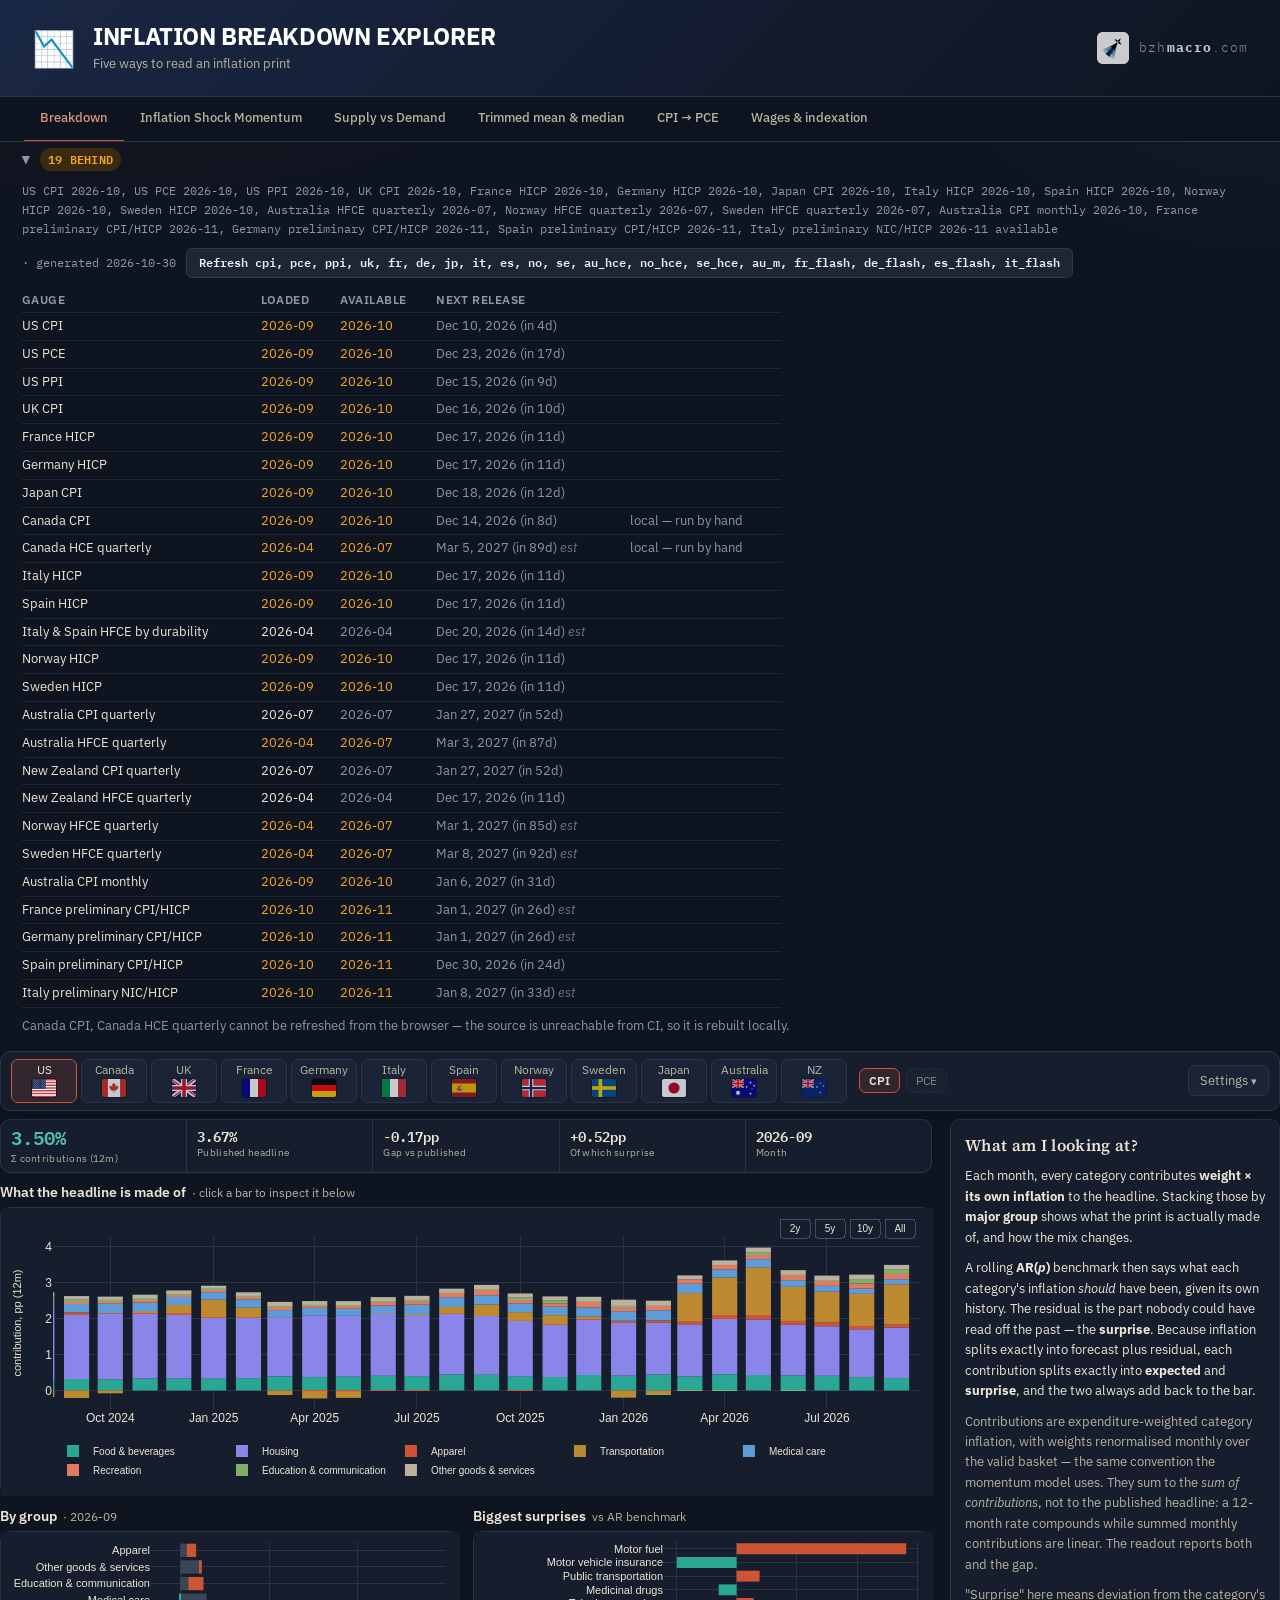
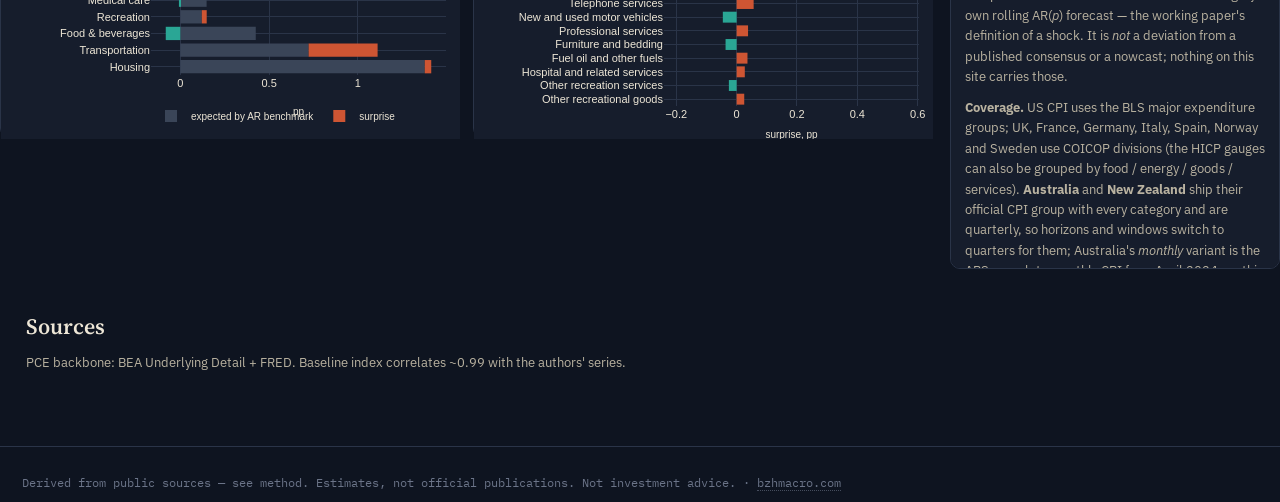
==== commit 15d37112: "breakdown: group Japan and Canada CPI by their major groups The Breakdown page showed "No breakdown " ====
--- a/web/index.html
+++ b/web/index.html
@@ -167,14 +167,14 @@
           major group is the third character of the stratum code
           (<code>SEF*</code> → food &amp; beverages) and COICOP divisions come from
           <code>04.1</code> / <code>CP0116</code>.
-          <strong>US PCE</strong>, <strong>Japan</strong> and <strong>Canada</strong>
-          use flat codes — <code>DNEAR</code>, <code>0021</code>, <code>P40</code> —
-          that encode no parent. Their hierarchies exist in the pipelines (e-Stat's
-          cat01 tree, Canada's <code>parent_id</code>, BEA's line/level structure)
-          but none of it reaches <code>ism.json</code>, which ships only
-          <code>key</code> and <code>label</code>; adding a <code>group</code> field
-          to the exporter switches them on with no change to this page. Until then
-          they are shown ungrouped rather than bucketed by guesswork.
+          <strong>Japan</strong> is grouped by its 10 major groups (大分類), the
+          parents of the 47 medium groups in e-Stat's cat01 tree, and
+          <strong>Canada</strong> by Statistics Canada's 8 major components, read
+          off each leaf's position in the 18-10-0004 member tree; both are exported
+          as a <code>group</code> field with each category.
+          <strong>US PCE</strong> uses flat BEA codes (<code>DNEAR</code>) and its
+          line/level hierarchy is not exported yet, so it is shown ungrouped rather
+          than bucketed by guesswork.
         </p>
       </aside>
     </div>
--- a/web/styles.css
+++ b/web/styles.css
@@ -286,7 +286,10 @@
   padding:6px var(--sec-pad-x) 0;border-bottom:none;
   display:flex;flex-wrap:wrap;align-items:center;gap:2px 16px;
 }
-header.page-head.slim .asof{margin:0;}
+/* One freshness line: the refresh summary (refresh.js) carries the generated
+   date. #asof is kept but hidden — chart exports read "Data through" from it,
+   and refresh.js anchors its panel next to it. */
+header.page-head.slim .asof{display:none;}
 header.page-head.slim > .freshbar{margin:0;}
 header.page-head.slim > .freshbar[open]{flex-basis:100%;}
 
@@ -299,9 +302,12 @@
 }
 .countrybar{display:flex;flex-wrap:wrap;align-items:center;gap:6px 12px;min-width:0;}
 .cb-flags{display:flex;flex-wrap:wrap;gap:4px;}
+/* Every flag button is the same fixed size, selected or not: the selection
+   shows as colour and border only, never a bolder (wider) label. */
 .cb-flag{
   display:flex;flex-direction:column;align-items:center;gap:3px;
-  min-width:62px;padding:4px 6px 5px;cursor:pointer;
+  width:66px;flex:0 0 66px;box-sizing:border-box;padding:4px 4px 5px;cursor:pointer;
+  white-space:nowrap;overflow:hidden;
   background:var(--panel-2);border:var(--bw) solid var(--line);
   border-radius:var(--radius-sm);color:var(--paper-dim);
   font-family:var(--font-sans);font-size:.72rem;line-height:1.1;transition:.12s;
@@ -312,11 +318,17 @@
 .cb-flag:hover img{opacity:1;}
 .cb-flag[aria-pressed="true"]{
   background:color-mix(in srgb,var(--seal) 16%,transparent);
-  border-color:var(--seal);color:var(--paper);font-weight:600;
+  border-color:var(--seal);color:var(--paper);
 }
 .cb-flag[aria-pressed="true"] img{opacity:1;}
+.cb-flag .cb-name{max-width:100%;overflow:hidden;text-overflow:ellipsis;}
 .cb-flag.caution{border-style:dashed;opacity:.6;}
 .cb-flag.caution[aria-pressed="true"]{opacity:1;}
+/* No data for this country on this page. */
+.cb-flag.na,.cb-flag.na:hover{opacity:.32;cursor:not-allowed;filter:grayscale(1);
+  border-color:var(--line);color:var(--paper-dim);}
+.cb-flag.na img{opacity:.6;}
+.cb-variants button.caution{border-style:dashed;opacity:.7;}
 .cb-variants button{padding:4px 9px;font-size:.76rem;}
 
 .settings-toggle{
@@ -352,6 +364,12 @@
   overflow:hidden;text-overflow:ellipsis;white-space:nowrap;max-width:55%;
 }
 h2.chart-title .status.warn{color:var(--gold);white-space:normal;}
+/* The hover export toolbar would sit on the range buttons (both top-right),
+   so on these pages it moves up into the chart's title row, and the title
+   keeps room for it. */
+.view-main section > h2.chart-title{padding-right:150px;}
+.view-main section > .chart-wrap > .chart-tools{top:-24px;right:0;}
+.view-main .grid2 h2.chart-title{padding-right:0;}
 /* Charts that are taller than their box by design (one row per category)
    scroll inside it rather than being cut off. */
 .view-main .chart.scroll-y{overflow-y:auto;overflow-x:hidden;scrollbar-width:thin;}
@@ -378,7 +396,7 @@
 }
 @media(max-width:700px){
   .viewbar{position:static;}
-  .cb-flag{min-width:52px;font-size:.66rem;}
+  .cb-flag{width:56px;flex-basis:56px;font-size:.66rem;}
   .view-main .grid2{grid-template-columns:1fr;}
   /* One column on a phone: the charts stack, so give each a usable height. */
   .view-main .chart{height:420px;}
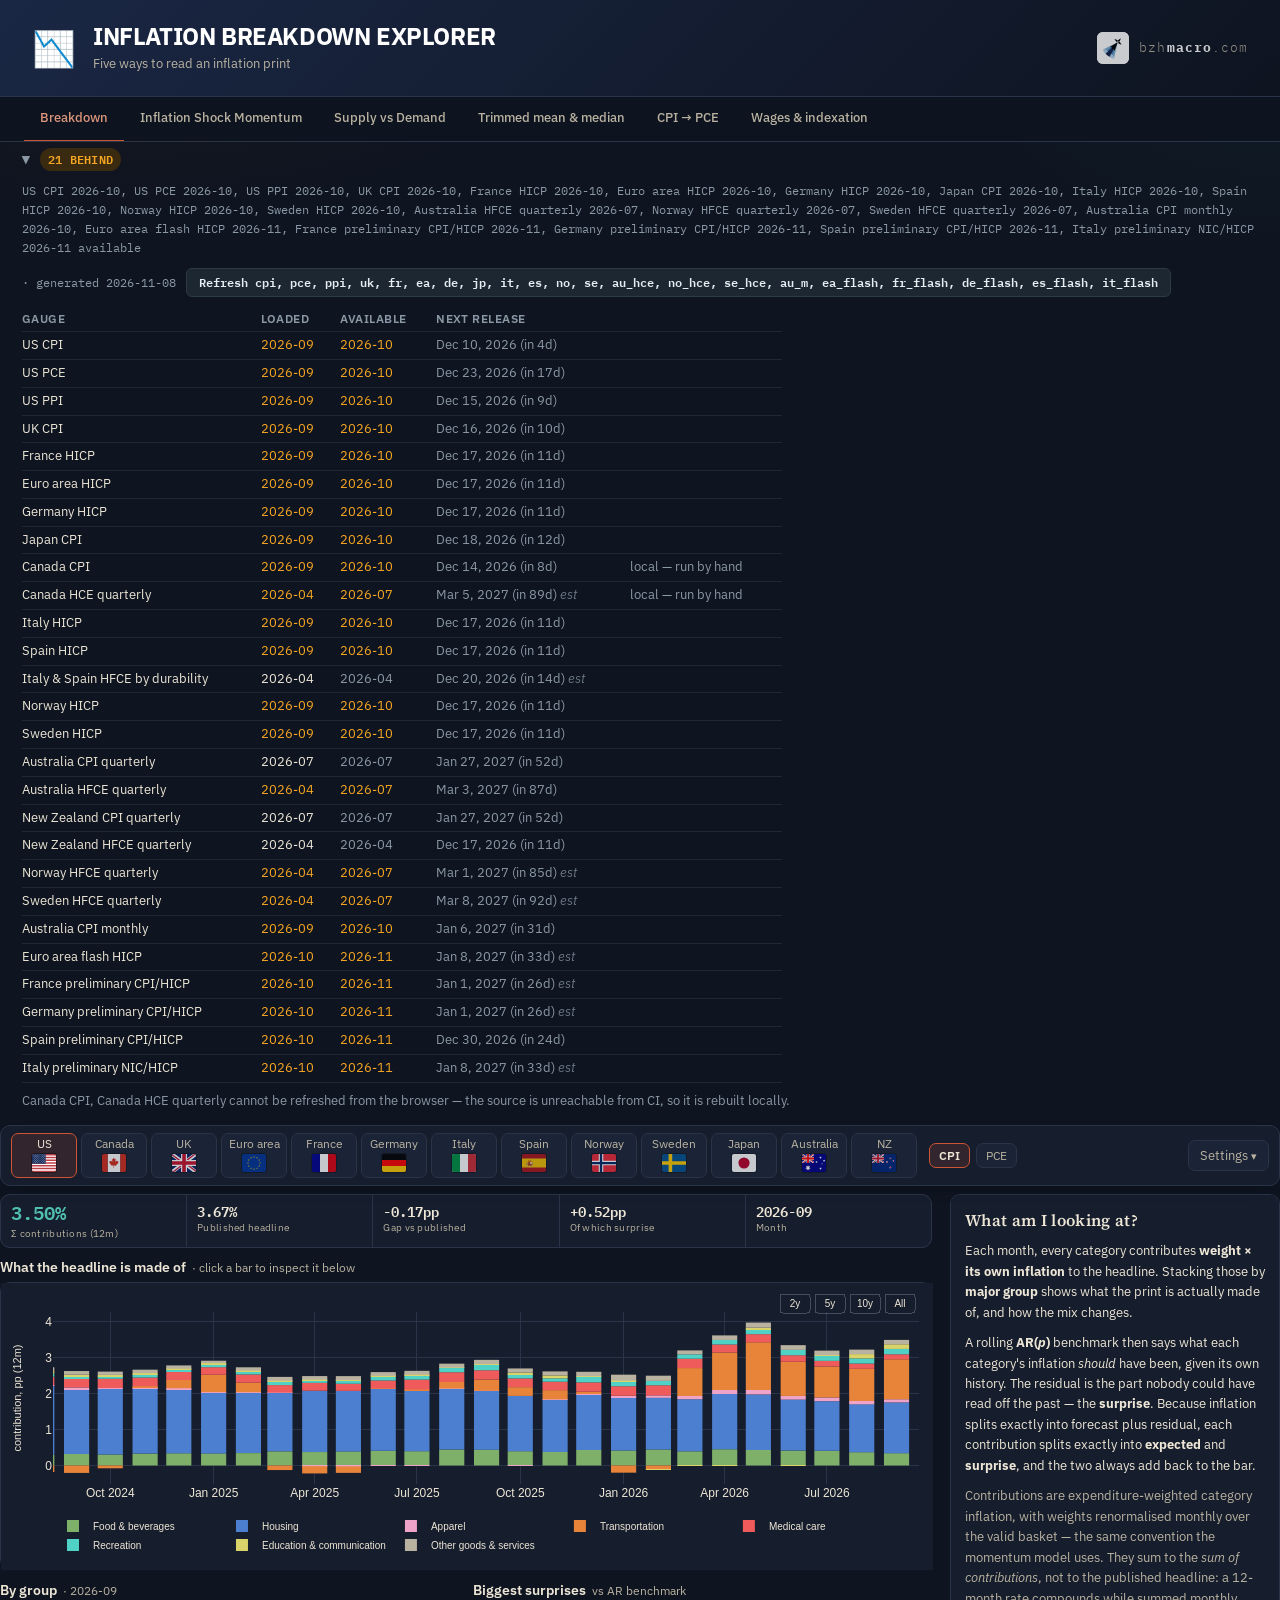
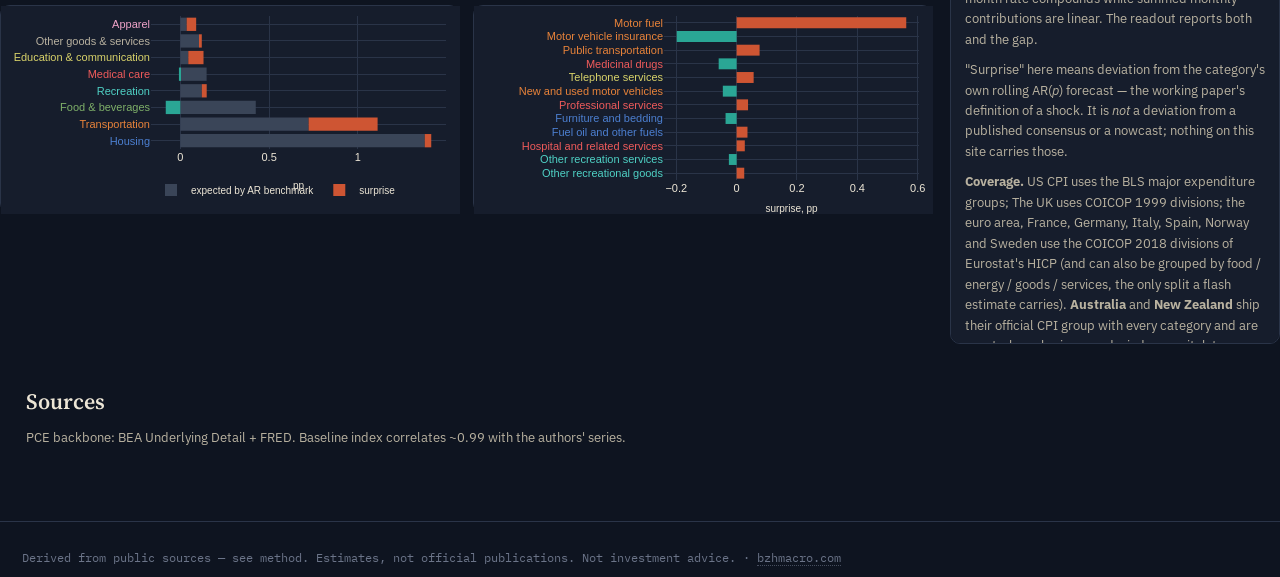
==== commit 1929e253: "Add a euro-area gauge; group US PCE by BEA product type; COICOP 2018 names Euro area (ea) - New back" ====
--- a/web/index.html
+++ b/web/index.html
@@ -157,8 +157,10 @@
         </p>
         <p class="muted">
           <strong>Coverage.</strong> US CPI uses the BLS major expenditure groups;
-          UK, France, Germany, Italy, Spain, Norway and Sweden use COICOP divisions
-          (the HICP gauges can also be grouped by food / energy / goods / services).
+          The UK uses COICOP 1999 divisions; the euro area, France, Germany, Italy,
+          Spain, Norway and Sweden use the COICOP 2018 divisions of Eurostat's HICP
+          (and can also be grouped by food / energy / goods / services, the only
+          split a flash estimate carries).
           <strong>Australia</strong> and <strong>New Zealand</strong> ship their
           official CPI group with every category and are quarterly, so horizons and
           windows switch to quarters for them; Australia's <em>monthly</em> variant
@@ -167,14 +169,14 @@
           major group is the third character of the stratum code
           (<code>SEF*</code> → food &amp; beverages) and COICOP divisions come from
           <code>04.1</code> / <code>CP0116</code>.
-          <strong>Japan</strong> is grouped by its 10 major groups (大分類), the
-          parents of the 47 medium groups in e-Stat's cat01 tree, and
-          <strong>Canada</strong> by Statistics Canada's 8 major components, read
-          off each leaf's position in the 18-10-0004 member tree; both are exported
-          as a <code>group</code> field with each category.
-          <strong>US PCE</strong> uses flat BEA codes (<code>DNEAR</code>) and its
-          line/level hierarchy is not exported yet, so it is shown ungrouped rather
-          than bucketed by guesswork.
+          <strong>US PCE</strong> is grouped by BEA's 16 major product types
+          (motor vehicles, housing &amp; utilities, health care, …, from the NIPA
+          table hierarchy), <strong>Japan</strong> by its 10 major groups (大分類),
+          the parents of the 47 medium groups in e-Stat's cat01 tree, and
+          <strong>Canada</strong> by Statistics Canada's 8 major components; all
+          three are exported as a <code>group</code> field with each category.
+          Colours follow the kind of spending, not the position, so health or
+          transport is the same hue in every country.
         </p>
       </aside>
     </div>
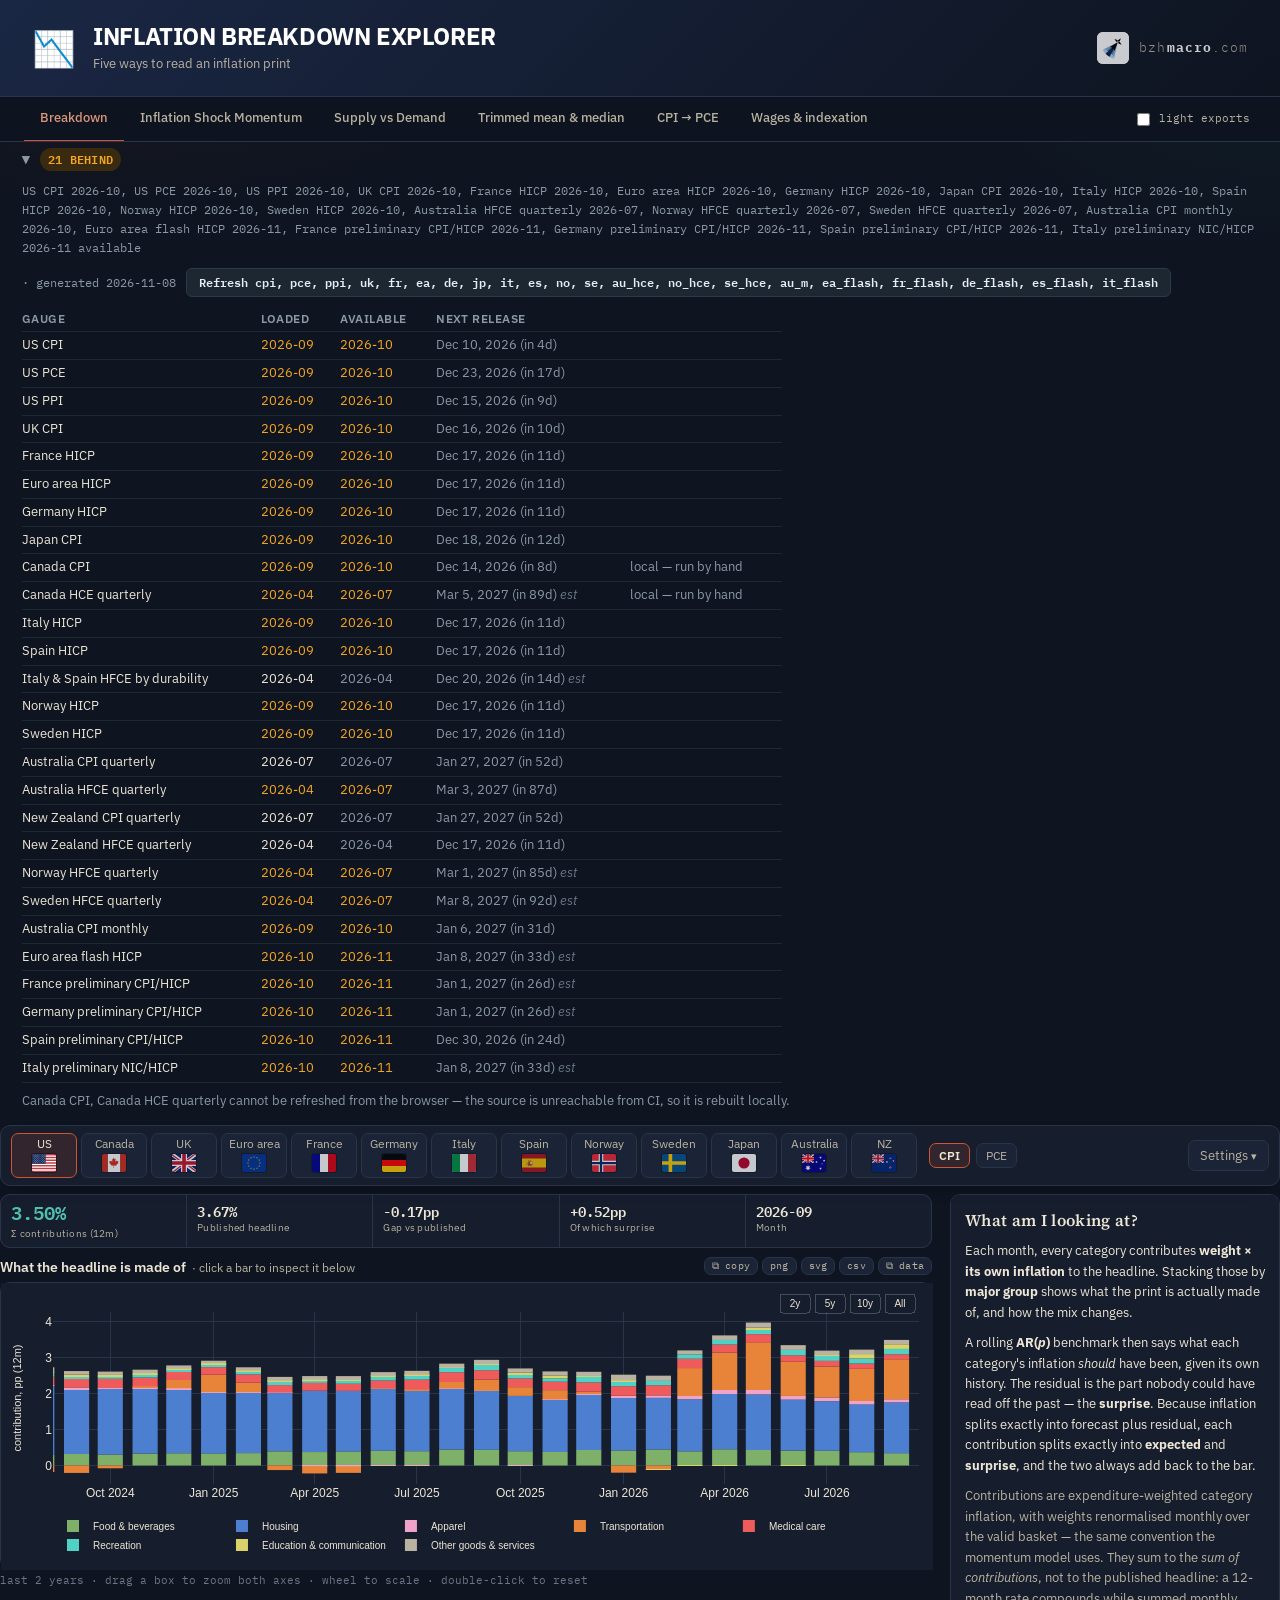
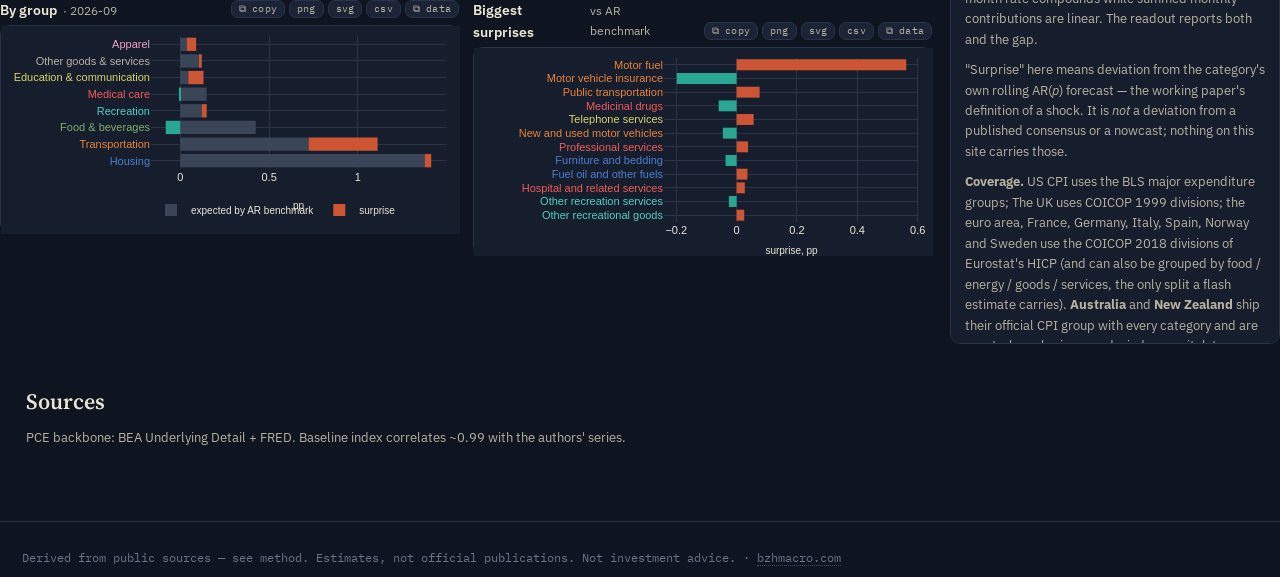
==== commit 12de8460: "Colour categories by their Breakdown group on every page - New web/category_colours.js owns the gaug" ====
--- a/web/index.html
+++ b/web/index.html
@@ -693,6 +693,7 @@
   <script src="models.js"></script>
   <!-- Registration order is display order, and the first registered model is
        the default view — so breakdown_app.js must load before app.js. -->
+  <script src="category_colours.js"></script>
   <script src="breakdown_app.js"></script>
   <script src="app.js"></script>
   <script src="decomp_app.js"></script>
--- a/web/styles.css
+++ b/web/styles.css
@@ -177,24 +177,35 @@
 }
 .chart.small{height:320px;}
 
-/* Wrapper injected by chart_export.js around every registered chart. */
+/* Wrapper injected by chart_export.js around every registered chart. The
+   export toolbar — same five buttons, same order, on every figure — is always
+   visible and sits at the right end of the chart's title row; the title keeps
+   room for it. */
 .chart-wrap{position:relative;margin-bottom:var(--gap);}
 .chart-tools{
-  position:absolute;top:8px;right:10px;z-index:5;display:flex;gap:5px;
-  opacity:0;transition:opacity .15s ease;
-}
-.chart-wrap:hover .chart-tools,
-.chart-tools:focus-within{opacity:1;}
-.chart-tools button{
-  cursor:pointer;background:color-mix(in srgb,var(--panel-2) 88%,transparent);
+  position:absolute;top:-25px;right:0;z-index:5;display:flex;gap:4px;
+}
+h2:has(+ .chart-wrap){padding-right:250px;}
+.tbtn{
+  cursor:pointer;background:var(--panel-2);
   border:var(--bw) solid var(--line);color:var(--paper-dim);
-  border-radius:var(--radius-sm);padding:3px 8px;
-  font-family:var(--font-mono);font-size:10.5px;letter-spacing:.04em;
-  backdrop-filter:blur(4px);
-}
-.chart-tools button:hover{color:var(--paper);border-color:var(--gold);}
-.chart-tools button:disabled{opacity:.4;cursor:default;}
-.chart-tools .done{color:var(--pos);border-color:color-mix(in srgb,var(--pos) 50%,transparent);}
+  border-radius:var(--radius-sm);padding:3px 7px;line-height:1;
+  font-family:var(--font-mono);font-size:10px;letter-spacing:.02em;
+  transition:color .12s,border-color .12s;white-space:nowrap;
+}
+.tbtn:hover{color:var(--paper);border-color:var(--paper-dim);}
+.tbtn:disabled{opacity:.4;cursor:default;}
+.tbtn.done{color:var(--pos);border-color:var(--pos);}
+.tbtn.bad{color:var(--neg);border-color:var(--neg);}
+/* "light exports" switch, at the end of the model nav */
+.lighttog{
+  font-family:var(--font-mono);font-size:.7rem;color:var(--paper-dim);
+  display:inline-flex;align-items:center;gap:.35rem;margin-left:auto;
+  padding:0 .4rem;cursor:pointer;white-space:nowrap;
+}
+/* Zoom state line under each zoomable chart (chart_window.js). */
+.zoomcap{font-family:var(--font-mono);font-size:10.5px;color:var(--muted);margin:3px 0 0;}
+.zoomcap.on{color:var(--gold);}
 
 /* Offscreen stage used to render the paper-palette copy before export.
    Kept in the layout (not display:none) because Plotly cannot measure a
@@ -364,12 +375,6 @@
   overflow:hidden;text-overflow:ellipsis;white-space:nowrap;max-width:55%;
 }
 h2.chart-title .status.warn{color:var(--gold);white-space:normal;}
-/* The hover export toolbar would sit on the range buttons (both top-right),
-   so on these pages it moves up into the chart's title row, and the title
-   keeps room for it. */
-.view-main section > h2.chart-title{padding-right:150px;}
-.view-main section > .chart-wrap > .chart-tools{top:-24px;right:0;}
-.view-main .grid2 h2.chart-title{padding-right:0;}
 /* Charts that are taller than their box by design (one row per category)
    scroll inside it rather than being cut off. */
 .view-main .chart.scroll-y{overflow-y:auto;overflow-x:hidden;scrollbar-width:thin;}
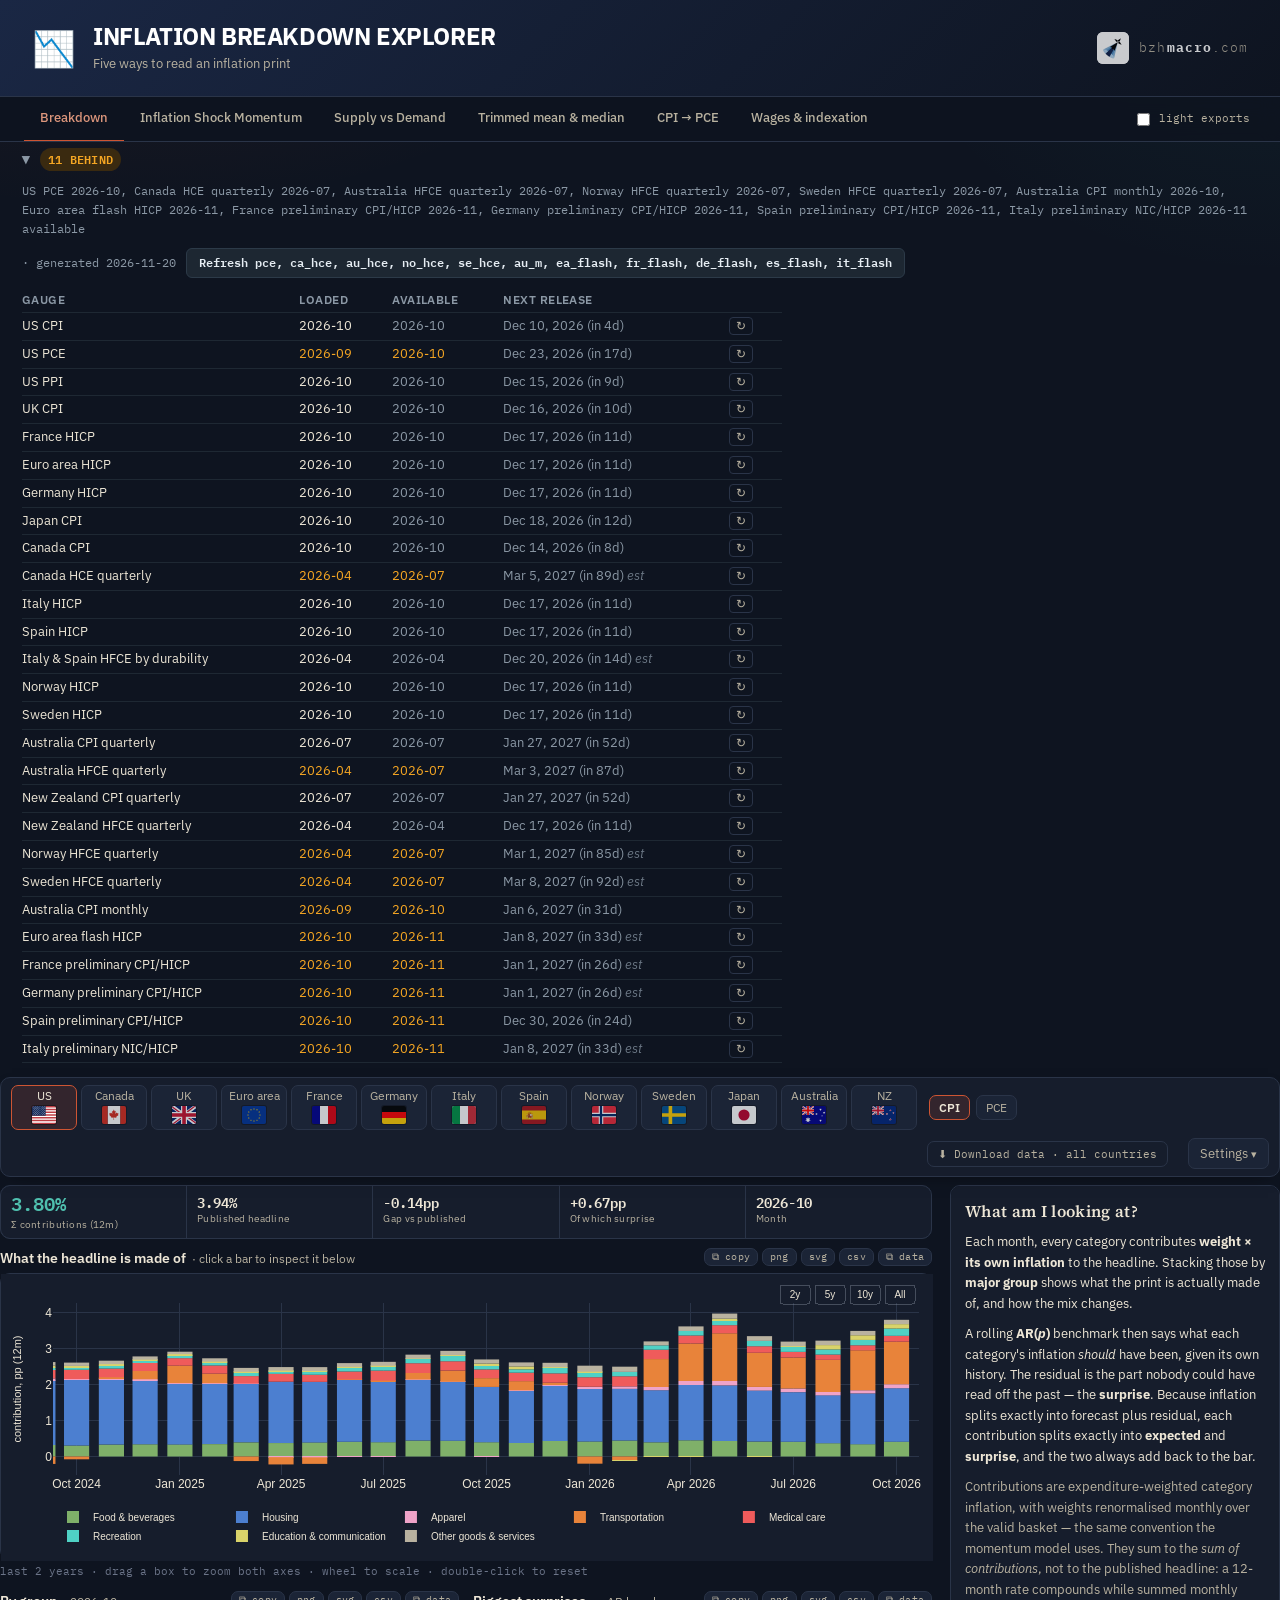
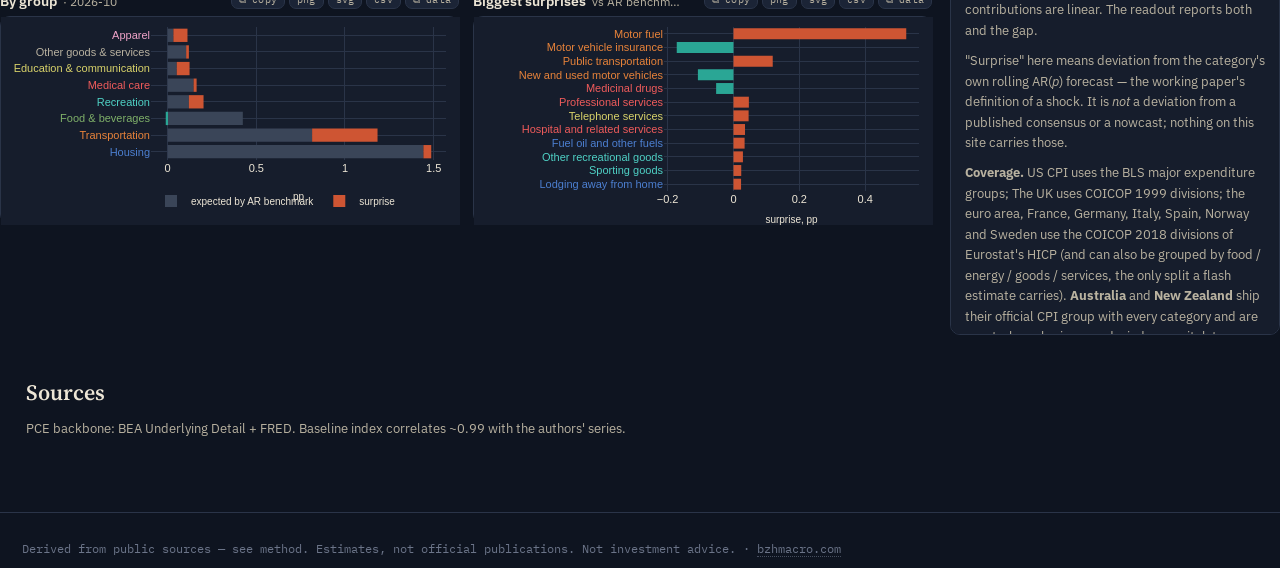
==== commit 828a1094: ""Download data · all countries" on every page One button per page (next to Settings, or a small bar " ====
--- a/web/index.html
+++ b/web/index.html
@@ -709,6 +709,7 @@
   <script src="country_bar.js"></script>
   <!-- Per-chart PNG / paper-PNG / CSV export. Reads the figure straight off the
        Plotly div, so the four view apps need no knowledge of it. -->
+  <script src="page_download.js"></script>
   <script src="chart_export.js"></script>
 </body>
 </html>
--- a/web/styles.css
+++ b/web/styles.css
@@ -334,6 +334,14 @@
 .cb-flag[aria-pressed="true"] img{opacity:1;}
 .cb-flag .cb-name{max-width:100%;overflow:hidden;text-overflow:ellipsis;}
 .cb-flag.caution{border-style:dashed;opacity:.6;}
+/* The carried-over country has no data on this page: flag stays marked, the
+   view shows a one-line note instead of another country's charts. */
+.cb-flag.na[aria-pressed="true"]{opacity:.75;border-style:dashed;}
+.model-view.cb-nodata .view-body{display:none;}
+.cb-nodata-msg{
+  margin:14px 0;padding:14px 16px;border:var(--bw) dashed var(--line);
+  border-radius:var(--radius);color:var(--paper-dim);font-size:.9rem;
+}
 .cb-flag.caution[aria-pressed="true"]{opacity:1;}
 /* No data for this country on this page. */
 .cb-flag.na,.cb-flag.na:hover{opacity:.32;cursor:not-allowed;filter:grayscale(1);
@@ -375,6 +383,11 @@
   overflow:hidden;text-overflow:ellipsis;white-space:nowrap;max-width:55%;
 }
 h2.chart-title .status.warn{color:var(--gold);white-space:normal;}
+/* Side-by-side pairs: one-line titles so both charts start at the same
+   height. The title itself stays whole; the grey detail after it (a date, a
+   note) is what gets cut, with an ellipsis. */
+.grid2 h2.chart-title{white-space:nowrap;overflow:hidden;}
+.grid2 h2.chart-title > .muted{min-width:0;overflow:hidden;text-overflow:ellipsis;white-space:nowrap;}
 /* Charts that are taller than their box by design (one row per category)
    scroll inside it rather than being cut off. */
 .view-main .chart.scroll-y{overflow-y:auto;overflow-x:hidden;scrollbar-width:thin;}
@@ -408,3 +421,16 @@
   .view-main .chart.small{height:300px;}
   header.page-head.slim{padding:6px 16px 0;}
 }
+
+/* "Download data · all countries" (page_download.js): sits in the control bar
+   just before Settings, styled like it; pages without a bar get a small one. */
+.dl-all{
+  cursor:pointer;background:transparent;border:var(--bw) solid var(--line);
+  color:var(--paper-dim);border-radius:var(--radius-sm);padding:5px 10px;
+  font-family:var(--font-mono);font-size:11px;white-space:nowrap;
+  margin-left:auto;
+}
+.dl-all + .settings-toggle{margin-left:6px;}
+.dl-all:hover:not(:disabled){color:var(--paper);border-color:var(--gold);}
+.dl-all:disabled{opacity:.6;cursor:default;}
+.dl-bar{display:flex;justify-content:flex-end;margin:0 0 8px;}
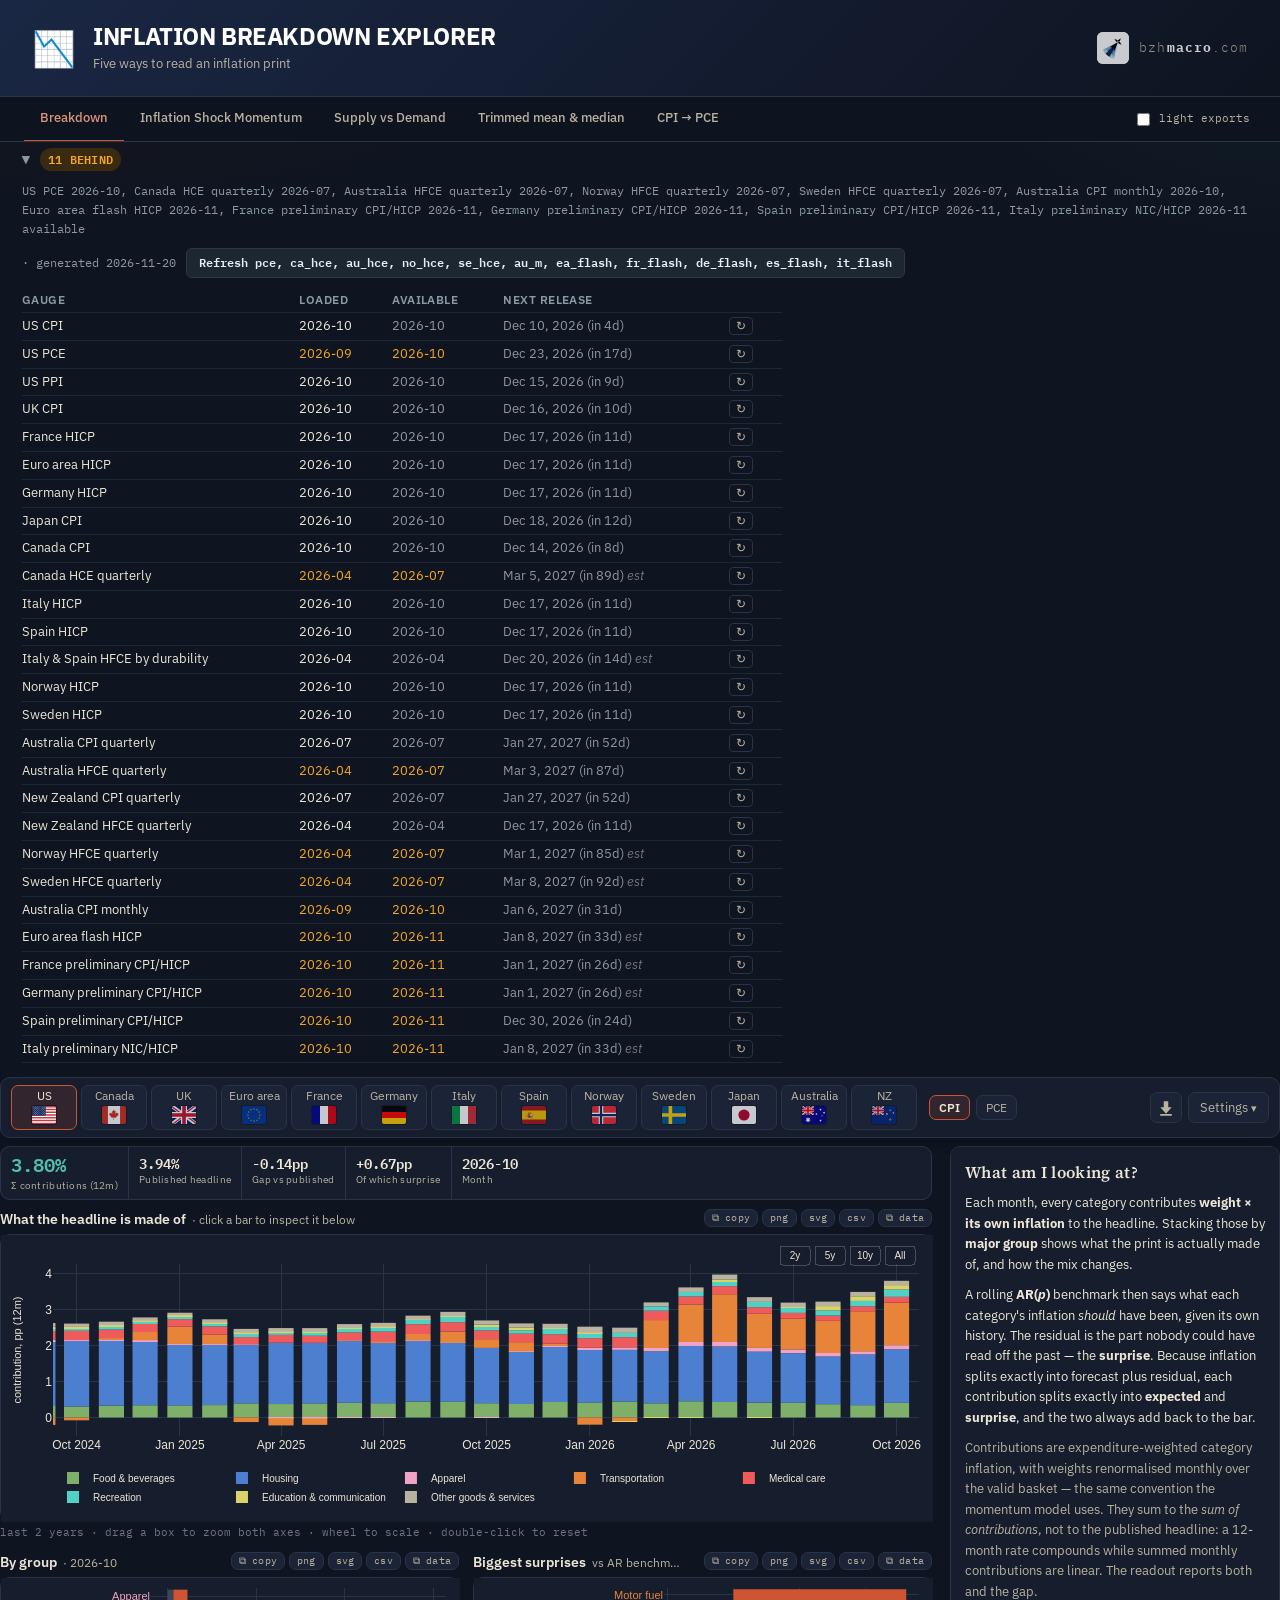
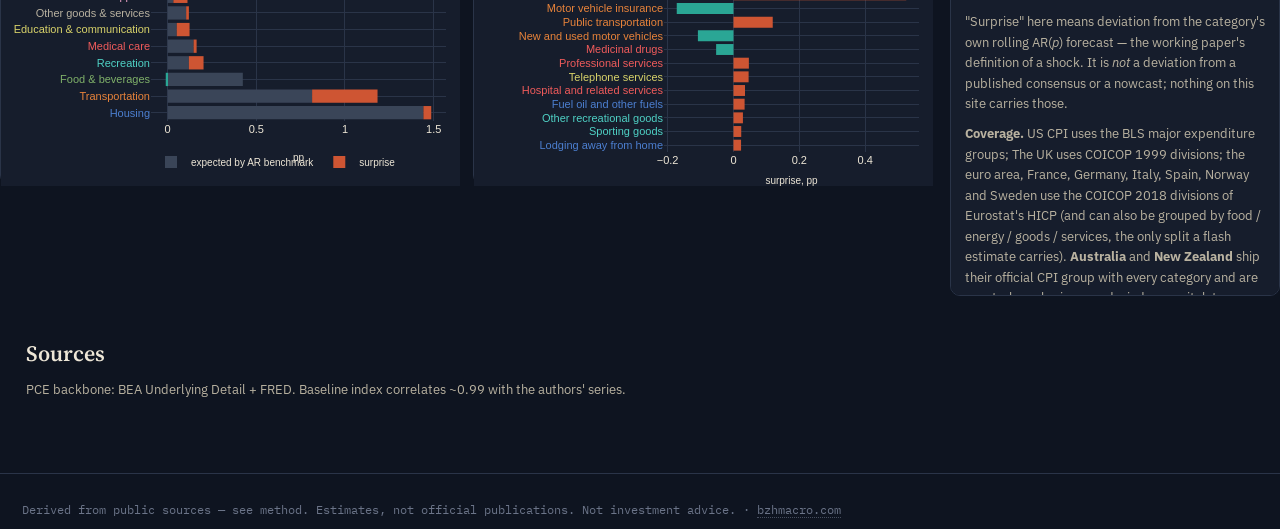
==== commit d851a2f2: "Retire the wage model to archive/; icon-only download; one-line readouts - Wages & indexation is off" ====
--- a/web/index.html
+++ b/web/index.html
@@ -4,7 +4,7 @@
   <meta charset="utf-8" />
   <meta name="viewport" content="width=device-width, initial-scale=1" />
   <title>Inflation Breakdown Explorer</title>
-  <meta name="description" content="Interactive explorer for five inflation models — the Inflation Shock Momentum index (Lansing &amp; Shapiro 2026), the Supply/Demand decomposition (Shapiro 2022-18), trimmed-mean and median inflation validated against the Cleveland and Dallas Feds, a CPI-to-PCE bridge, and a wage model in which statutory wage floors, indexed benefits and one-off handouts count as part of the wage. Recomputed live in your browser." />
+  <meta name="description" content="Interactive explorer for five ways to read an inflation print — a category breakdown against AR benchmarks, the Inflation Shock Momentum index (Lansing &amp; Shapiro 2026), the Supply/Demand decomposition (Shapiro 2022-18), trimmed-mean and median inflation validated against the Cleveland and Dallas Feds, and a CPI-to-PCE bridge. Recomputed live in your browser." />
   <!-- bzhmacro house identity. Hosted first, vendored fallback second — see
        assets/bzh.css. styles.css is the project layer and MUST load after it:
        it carries no :root block and expresses everything in the house tokens,
@@ -46,7 +46,7 @@
     </div>
   </div>
 
-  <!-- The four models are toggled views, not regions of one scrolling page, so
+  <!-- The models are toggled views, not regions of one scrolling page, so
        these links switch views rather than scrolling. They keep real hrefs so
        each model is deep-linkable (#ism, #decomp, #trim, #cpipce). models.js
        builds the links from the registered models — it emits .snav-link
@@ -585,90 +585,6 @@
     </div>
 
 
-    <!-- ================ WAGES & INDEXATION (model 5) ================ -->
-    <div id="wage-view" class="model-view" hidden>
-
-    <section class="paramgrid">
-      <div class="control">
-        <label>Country</label>
-        <div class="seg" id="w-country"></div>
-        <small>The first four are the paper's subject. Belgium, Italy and Spain are reference cases: &lambda; barely moves inside any one country, so the indexation interaction is identified across the panel, and Belgium and Germany share a currency, a central bank and the 2022 energy shock while differing in exactly the institution under study.</small>
-      </div>
-      <div class="control">
-        <label>View</label>
-        <div class="seg" id="w-view"></div>
-        <small>Spiral gain is the headline object. Effective wage is what a household actually received. Indexation is the institutional database. Simulator closes the loop. Handouts is the 2021-26 scheme register.</small>
-      </div>
-      <div class="control" id="w-group-ctl" hidden>
-        <label>Income group</label>
-        <div class="seg" id="w-group"></div>
-        <small>Income composition weights from CBO (US), ONS (UK), INSEE (France) and Destatis EVS (Germany). The bottom quartile takes 39% of its income from indexed benefits in the United States and 52% in Germany; the top quartile takes none from the statutory floor.</small>
-      </div>
-      <div class="control" id="w-fit-ctl">
-        <label>Lag length</label>
-        <div class="seg" id="w-lags"></div>
-        <label style="margin-top:10px">Gain horizon</label>
-        <div class="seg" id="w-horizon"></div>
-        <div class="subctl" id="w-anchor"></div>
-        <small>The long-run pass-through is one by construction &mdash; the homogeneity restriction makes the Phillips curve vertical &mdash; so the gains are always read at a finite horizon. Three years is the horizon the euro-area pass-through literature reports.</small>
-      </div>
-      <div class="control" id="w-el-ctl">
-        <label>Channel elasticities</label>
-        <div class="subctl" id="w-el-automatic"></div>
-        <div class="subctl" id="w-el-public"></div>
-        <div class="subctl" id="w-el-minwage"></div>
-        <div class="subctl" id="w-el-benchmark"></div>
-        <small>&lambda; is not measured. It is documented coverage weighted by an assumed pass-through per channel: 0.90 for a contractual escalator (Card 1986), 1.00 for statutory public pay, 0.35 for a minimum-wage-benchmarked agreement (Cengiz et al. 2019 put spillovers at about 40% of the wage gain), 0.30 for a formal inflation reference (ECB OP 299). These four numbers carry the institutional story, so they are the first thing you should be able to disagree with.</small>
-      </div>
-      <div class="control" id="w-sim-ctl" hidden>
-        <label>Simulator</label>
-        <div class="subctl" id="w-sim-lam"></div>
-        <div class="subctl" id="w-sim-phiE"></div>
-        <div class="subctl" id="w-sim-mpc"></div>
-        <div class="subctl" id="w-sim-taylor"></div>
-        <div class="subctl" id="w-sim-shock"></div>
-        <small>The fiscal dial is percentage points of household income handed out per point of inflation above trend. The monetary dial is slack opened per point of excess inflation &mdash; a reduced-form sacrifice rate, not a Taylor rule.</small>
-      </div>
-    </section>
-
-    <div class="statrow" id="w-stats"></div>
-
-    <div class="chart-wrap"><div class="chart" id="w-chart"></div></div>
-    <div class="chart-wrap"><div class="chart" id="w-chart2"></div></div>
-
-    <div id="w-table" hidden></div>
-
-    <p class="status" id="w-status"></p>
-    <div class="notes"><p id="w-note"></p></div>
-
-    <div class="explain">
-      <h3>What this model is</h3>
-      <p>The other four models on this site break a price index apart. This one asks the
-      question from the other side: when prices move, what happens to what households are
-      paid &mdash; and does that feed back?</p>
-      <p>Three things pay a household, and only one of them is a wage. There is the market
-      bargain; there is the statutory floor, which in France has been indexed to prices by
-      formula since 1970 and in the United States has not moved since 2009; and there are
-      indexed benefits and pensions, which cover about 70 million Americans and rose 8.7%
-      in a single January in 2023. Since 2021 there is a fourth: discretionary payments and
-      energy subsidies worth several percent of GDP across Europe, some of which enter the
-      consumer price index and some of which do not. The <strong>effective wage index</strong>
-      adds all four, weighted by an income group's actual composition.</p>
-      <p>The <strong>spiral gain</strong> is the product of two pass-throughs: how much of a
-      real-wage loss gets recovered (&Lambda;), and how much of a wage impulse reaches prices
-      (M). A spiral needs both. Belgium has the highest indexation intensity in the panel
-      and among the lowest wage-to-price pass-through, which is why automatic indexation
-      there did not produce excess inflation; Italy under the <em>scala mobile</em> had
-      both, and a gain of 0.76.</p>
-      <p><a href="paper/wage_inflation.html"><strong>Read the paper →</strong></a>
-      &nbsp;·&nbsp; <a href="paper/wage_inflation.html">The Spiral Gain</a> sets out the
-      literature, the institutional database, the twelve equations and the limitations.
-      The maths-to-code map is <code>docs/wage_methodology.md</code>; every institutional
-      number is sourced row by row in <code>config/indexation_coverage.csv</code>.</p>
-    </div>
-
-    </div>
-
   </main>
 
   <section id="sources" class="nonum">
@@ -699,8 +615,6 @@
   <script src="decomp_app.js"></script>
   <script src="trim_app.js"></script>
   <script src="cpipce_app.js"></script>
-  <script src="wage_engine.js"></script>
-  <script src="wage_app.js"></script>
   <!-- Freshness panel + on-demand refresh button. Self-contained: it injects
        its own markup under #asof and its own styles, reads
        data/release_calendar.json, and hides itself if that file is absent. -->
@@ -708,7 +622,7 @@
   <!-- One flag picker per model page; drives the apps' hidden gauge segments. -->
   <script src="country_bar.js"></script>
   <!-- Per-chart PNG / paper-PNG / CSV export. Reads the figure straight off the
-       Plotly div, so the four view apps need no knowledge of it. -->
+       Plotly div, so the view apps need no knowledge of it. -->
   <script src="page_download.js"></script>
   <script src="chart_export.js"></script>
 </body>
--- a/web/styles.css
+++ b/web/styles.css
@@ -136,17 +136,29 @@
 }
 
 /* Compact variant of the house .statrow, used for the per-view result strips.
-   bzh's own .statrow is a 4-column hero band sized for a landing page; these
-   readouts carry 4-7 short numbers and sat far too tall next to their chart.
-   Applied as a co-class so the shared .statrow keeps its definition — see the
-   house-rules note at the top. */
+   bzh's own .statrow is a 4-column equal grid sized for a landing page. Here
+   it is ONE line: the number boxes are as narrow as their content, and the
+   last box — where the long text goes (spec, sample, flash note) — takes
+   whatever width is left, cutting with an ellipsis if it must (the full text
+   is on hover, set by the apps as the box's title). Applied as a co-class so
+   the shared .statrow keeps its definition — see the house-rules note at the
+   top. */
 .statrow.readout-compact{
-  grid-template-columns:repeat(auto-fit,minmax(104px,1fr));
+  display:flex;flex-wrap:nowrap;
   margin:0 0 9px;
 }
-.statrow.readout-compact .stat{padding:7px 10px;}
+.statrow.readout-compact .stat{
+  flex:0 0 auto;min-width:92px;max-width:190px;padding:7px 10px;
+}
+.statrow.readout-compact .stat:last-child{flex:1 1 0;max-width:none;min-width:0;}
+.statrow.readout-compact .stat b,
+.statrow.readout-compact .stat span{white-space:nowrap;overflow:hidden;text-overflow:ellipsis;}
 .statrow.readout-compact .stat b{font-size:14px;line-height:1.25;}
 .statrow.readout-compact .stat span{font-size:9.5px;margin-top:2px;line-height:1.3;}
+@media(max-width:700px){
+  .statrow.readout-compact{flex-wrap:wrap;}
+  .statrow.readout-compact .stat{flex:1 1 40%;max-width:none;}
+}
 /* Headline stat, emphasised by the trim / bridge views. Was 2rem, which
    towered over the chart it was describing. */
 .statrow.readout-compact .stat.big{border-color:var(--pos);}
@@ -261,30 +273,6 @@
 .notes{color:var(--muted);font-size:.76rem;margin:6px 0 14px;max-width:900px;}
 .notes div{margin:3px 0;}
 
-/* ---------------------------------------------------------------------------
-   Wage model (model 5). Everything here is expressed in the house tokens; the
-   only new idea is the scheme-kind chip, which needs three states because the
-   price/income/wage distinction is the whole point of that table.
-   --------------------------------------------------------------------------- */
-#wage-view .subctl { margin-top: 10px; }
-#wage-view .subctl input[type="range"] { width: 100%; }
-#wage-view .subctl .mini { display: block; margin-bottom: 2px; }
-
-#w-table { margin: 18px 0 8px; overflow-x: auto; }
-#w-table .tbl { width: 100%; min-width: 720px; }
-#w-table .tbl td.num { text-align: right; font-variant-numeric: tabular-nums; }
-#w-table .tbl td.src { font-size: 11px; color: var(--ink-dim, #8b98a5); max-width: 260px; }
-
-.kind {
-  display: inline-block; padding: 1px 7px; border-radius: 3px;
-  font-size: 11px; font-weight: 600; letter-spacing: .02em; text-transform: uppercase;
-}
-/* A price measure lowers the recorded index; an income measure never enters it;
-   a wage measure arrives through the payslip and lands in measured wages but not
-   in the wage base. Three colours because they are three different animals. */
-.kind-price  { background: rgba(76,154,255,.18); color: #8fc0ff; }
-.kind-income { background: rgba(245,166,35,.18); color: #f5c56a; }
-.kind-wage   { background: rgba(63,185,80,.18);  color: #7fd08c; }
 
 /* ---------------------------------------------------------------------------
    Shared model-page layout (Breakdown, Momentum, Supply vs demand, Trim).
@@ -422,15 +410,30 @@
   header.page-head.slim{padding:6px 16px 0;}
 }
 
-/* "Download data · all countries" (page_download.js): sits in the control bar
-   just before Settings, styled like it; pages without a bar get a small one. */
+/* "Download all data" (page_download.js): an icon-only arrow just before
+   Settings, so the country bar keeps to one line. The label is a tooltip
+   built from data-tip (instant, unlike a native title). */
 .dl-all{
-  cursor:pointer;background:transparent;border:var(--bw) solid var(--line);
-  color:var(--paper-dim);border-radius:var(--radius-sm);padding:5px 10px;
-  font-family:var(--font-mono);font-size:11px;white-space:nowrap;
-  margin-left:auto;
-}
-.dl-all + .settings-toggle{margin-left:6px;}
-.dl-all:hover:not(:disabled){color:var(--paper);border-color:var(--gold);}
-.dl-all:disabled{opacity:.6;cursor:default;}
+  position:relative;flex:0 0 auto;margin-left:auto;cursor:pointer;
+  display:inline-flex;align-items:center;justify-content:center;
+  width:32px;height:31px;padding:0;
+  background:var(--panel-2);border:var(--bw) solid var(--line);
+  border-radius:var(--radius-sm);color:var(--paper-dim);
+  font-family:var(--font-mono);font-size:14px;font-weight:700;line-height:1;
+}
+.dl-all:hover:not(:disabled),.dl-all:focus-visible{color:var(--gold);border-color:var(--gold);}
+.dl-all:disabled{cursor:default;}
+.dl-all[data-state="ok"]{color:var(--pos);border-color:var(--pos);}
+.dl-all[data-state="fail"]{color:var(--neg,#e5534b);border-color:var(--neg,#e5534b);}
+.dl-all::after{
+  content:attr(data-tip);position:absolute;top:calc(100% + 7px);right:0;z-index:40;
+  width:max-content;max-width:300px;white-space:pre-line;text-align:left;
+  background:var(--panel-2);border:var(--bw) solid var(--line);border-radius:var(--radius-sm);
+  padding:7px 9px;box-shadow:0 8px 20px -10px rgb(0 0 0 / .8);
+  font-family:var(--font-sans);font-size:.72rem;font-weight:400;line-height:1.45;color:var(--paper-dim);
+  opacity:0;visibility:hidden;transition:opacity .12s;pointer-events:none;
+}
+.dl-all:hover::after,.dl-all:focus-visible::after{opacity:1;visibility:visible;}
+.dl-all:disabled::after{display:none;}
+.dl-all + .settings-toggle{margin-left:-8px;}
 .dl-bar{display:flex;justify-content:flex-end;margin:0 0 8px;}
